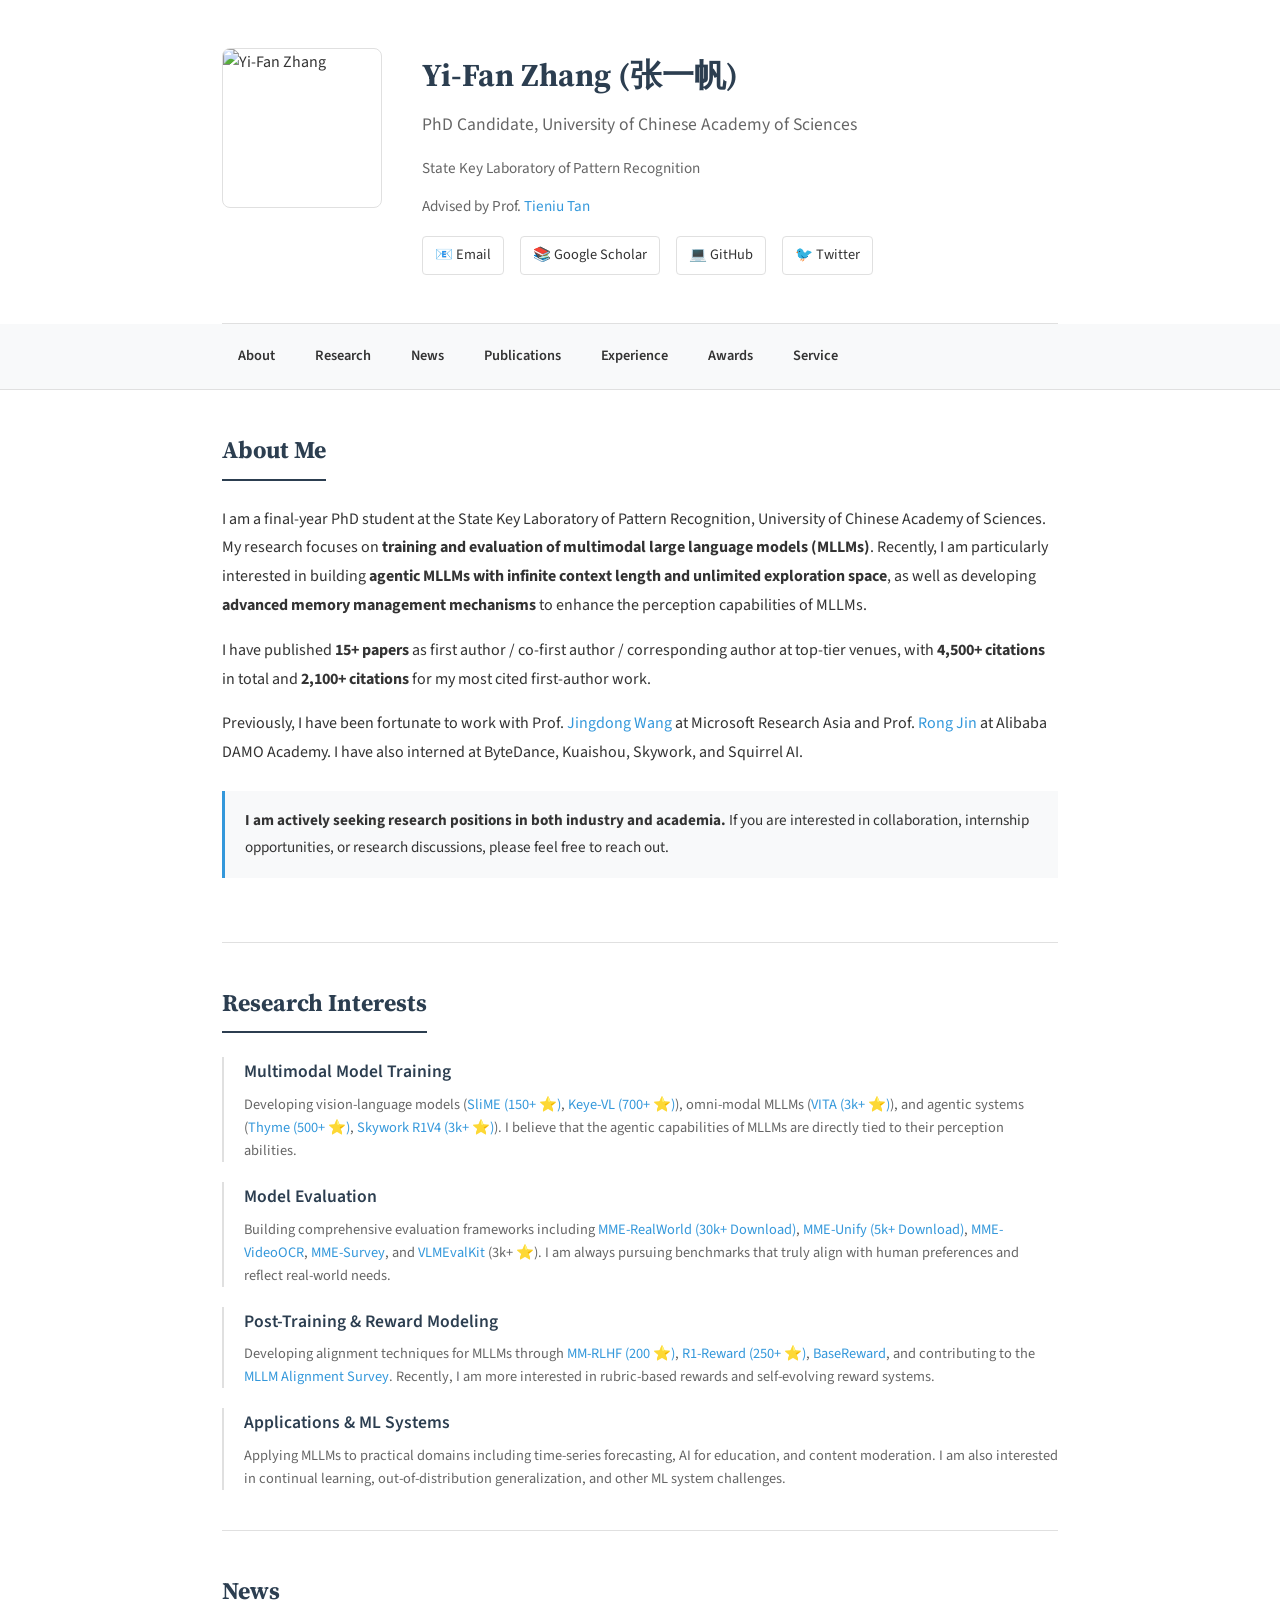
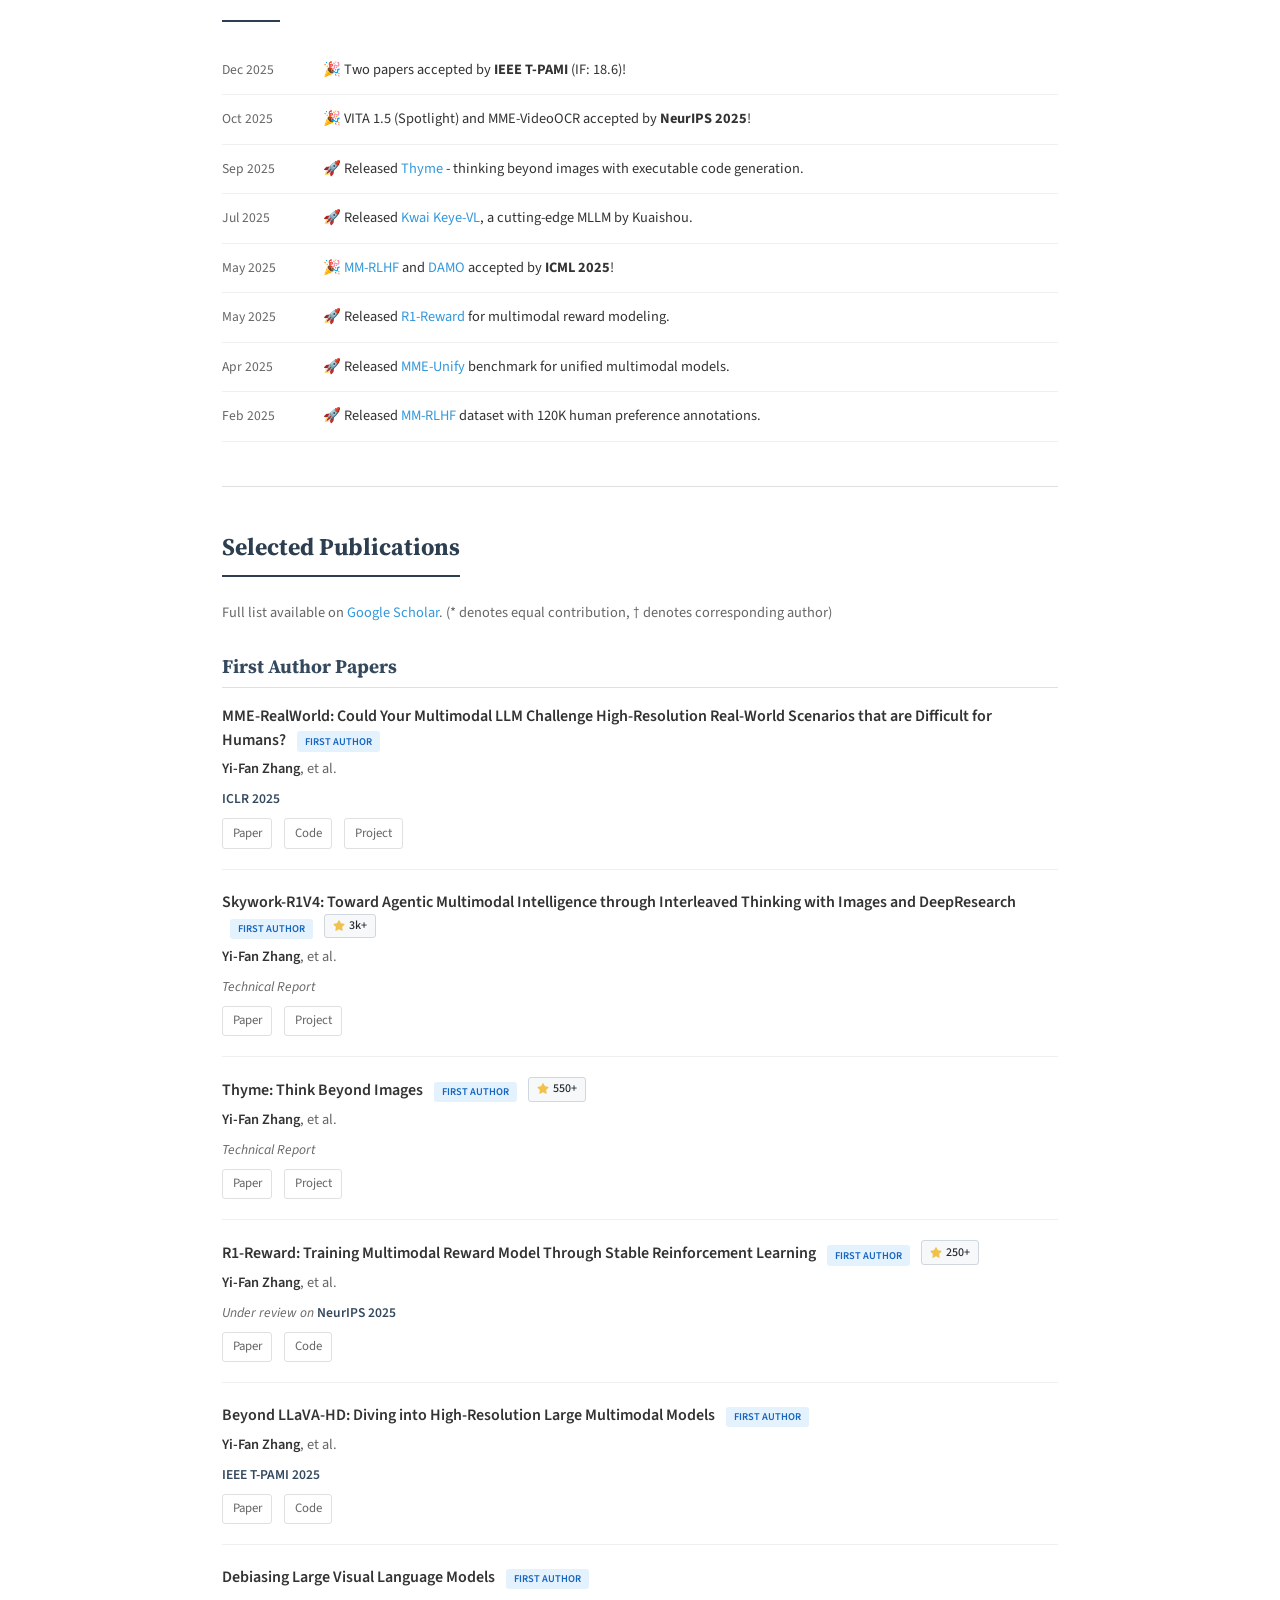
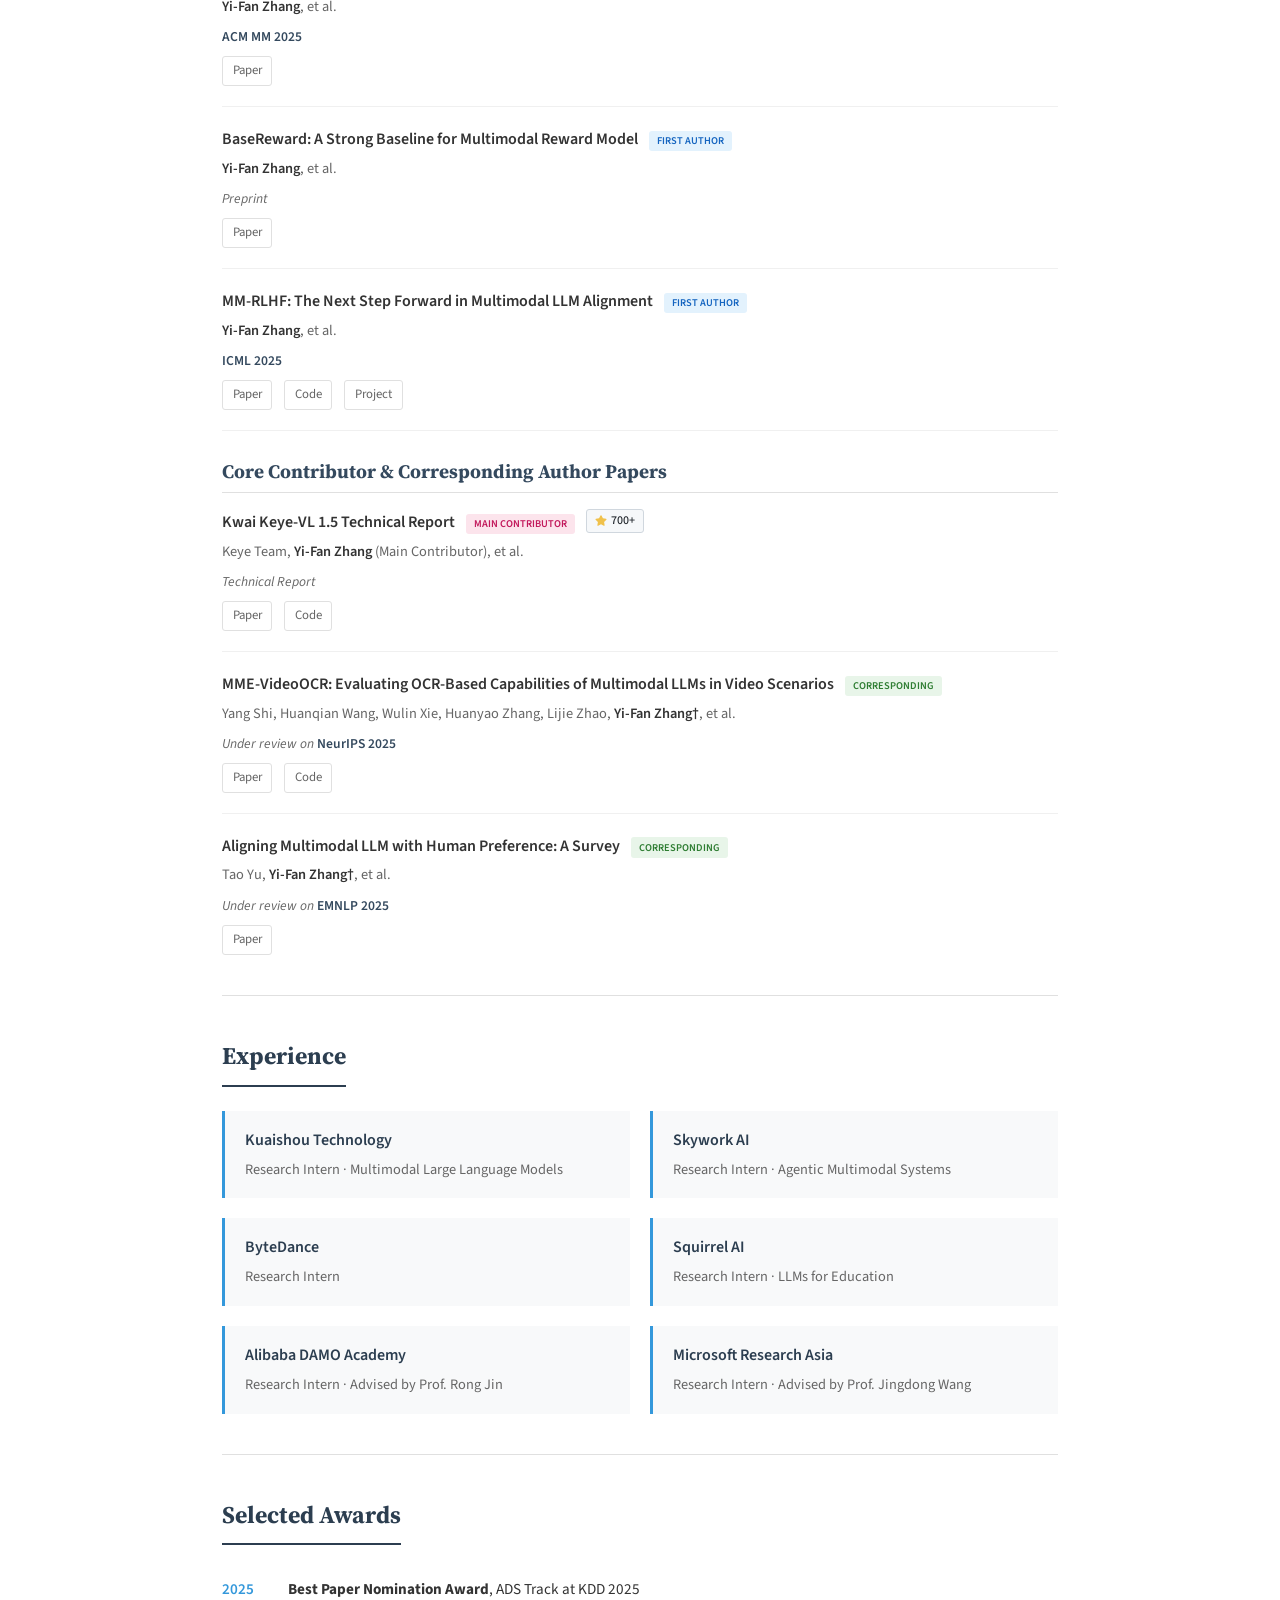
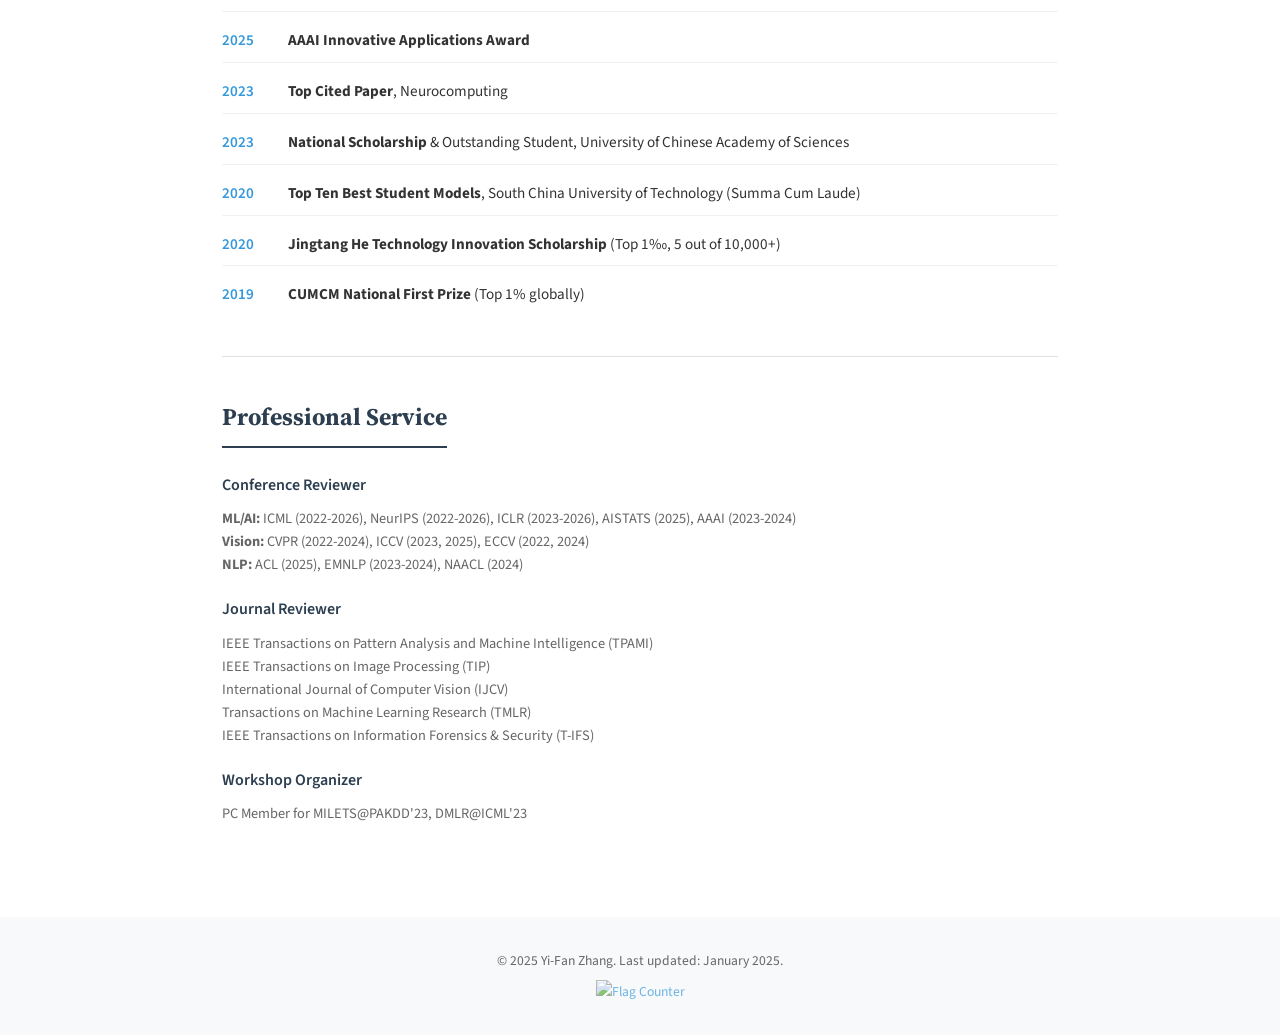
==== index.html @ bfd7761f "Create index.html" ====
<!DOCTYPE html>
<html lang="en">
<head>
    <meta charset="UTF-8">
    <meta name="viewport" content="width=device-width, initial-scale=1.0">
    <title>Yi-Fan Zhang | PhD Student</title>
    <link href="https://fonts.googleapis.com/css2?family=Source+Sans+Pro:wght@300;400;600;700&family=Source+Serif+Pro:wght@400;600;700&display=swap" rel="stylesheet">
    <style>
        :root {
            --primary: #2c3e50;
            --secondary: #34495e;
            --accent: #3498db;
            --text: #333333;
            --text-light: #666666;
            --bg: #ffffff;
            --bg-alt: #f8f9fa;
            --border: #e0e0e0;
        }

        * {
            margin: 0;
            padding: 0;
            box-sizing: border-box;
        }

        body {
            font-family: 'Source Sans Pro', -apple-system, BlinkMacSystemFont, sans-serif;
            color: var(--text);
            line-height: 1.7;
            font-size: 16px;
            background: var(--bg);
        }

        a {
            color: var(--accent);
            text-decoration: none;
        }

        a:hover {
            text-decoration: underline;
        }

        .container {
            max-width: 900px;
            margin: 0 auto;
            padding: 0 2rem;
        }

        /* Header */
        header {
            padding: 3rem 0;
            border-bottom: 1px solid var(--border);
        }

        .header-content {
            display: flex;
            gap: 2.5rem;
            align-items: flex-start;
        }

        .profile-photo {
            width: 160px;
            height: 160px;
            border-radius: 8px;
            object-fit: cover;
            border: 1px solid var(--border);
            flex-shrink: 0;
        }

        .header-text h1 {
            font-family: 'Source Serif Pro', Georgia, serif;
            font-size: 2rem;
            font-weight: 700;
            color: var(--primary);
            margin-bottom: 0.5rem;
        }

        .header-text .subtitle {
            font-size: 1.1rem;
            color: var(--text-light);
            margin-bottom: 1rem;
        }

        .header-text p {
            font-size: 0.95rem;
            color: var(--text-light);
            margin-bottom: 0.75rem;
        }

        .contact-links {
            display: flex;
            flex-wrap: wrap;
            gap: 1rem;
            margin-top: 1rem;
        }

        .contact-links a {
            display: inline-flex;
            align-items: center;
            gap: 0.35rem;
            font-size: 0.9rem;
            color: var(--text);
            padding: 0.4rem 0.75rem;
            border: 1px solid var(--border);
            border-radius: 4px;
            transition: all 0.2s;
        }

        .contact-links a:hover {
            background: var(--bg-alt);
            text-decoration: none;
            border-color: var(--accent);
        }

        /* Navigation */
        nav {
            background: var(--bg-alt);
            border-bottom: 1px solid var(--border);
            position: sticky;
            top: 0;
            z-index: 100;
        }

        nav ul {
            list-style: none;
            display: flex;
            gap: 0.5rem;
            padding: 0.75rem 0;
            flex-wrap: wrap;
        }

        nav a {
            display: block;
            padding: 0.5rem 1rem;
            color: var(--text);
            font-size: 0.9rem;
            font-weight: 600;
            border-radius: 4px;
            transition: all 0.2s;
        }

        nav a:hover,
        nav a.active {
            background: var(--primary);
            color: white;
            text-decoration: none;
        }

        /* Sections */
        section {
            padding: 2.5rem 0;
            border-bottom: 1px solid var(--border);
        }

        section:last-of-type {
            border-bottom: none;
        }

        h2 {
            font-family: 'Source Serif Pro', Georgia, serif;
            font-size: 1.5rem;
            font-weight: 700;
            color: var(--primary);
            margin-bottom: 1.5rem;
            padding-bottom: 0.5rem;
            border-bottom: 2px solid var(--primary);
            display: inline-block;
        }

        h3 {
            font-size: 1.1rem;
            font-weight: 600;
            color: var(--primary);
            margin-bottom: 0.5rem;
        }

        /* About Section */
        .about-content {
            font-size: 1rem;
            line-height: 1.8;
        }

        .about-content p {
            margin-bottom: 1rem;
        }

        .highlight-box {
            background: var(--bg-alt);
            border-left: 3px solid var(--accent);
            padding: 1rem 1.25rem;
            margin: 1.5rem 0;
            font-size: 0.95rem;
        }

        /* Research Interests */
        .research-list {
            display: grid;
            gap: 1.25rem;
        }

        .research-item {
            padding-left: 1.25rem;
            border-left: 2px solid var(--border);
        }

        .research-item h3 {
            margin-bottom: 0.35rem;
        }

        .research-item p {
            font-size: 0.9rem;
            color: var(--text-light);
            line-height: 1.6;
        }

        /* Publications */
        .pub-year {
            font-family: 'Source Serif Pro', Georgia, serif;
            font-size: 1.2rem;
            font-weight: 700;
            color: var(--secondary);
            margin: 1.5rem 0 1rem;
            padding-bottom: 0.25rem;
            border-bottom: 1px solid var(--border);
        }

        .pub-year:first-of-type {
            margin-top: 0;
        }

        .pub-item {
            margin-bottom: 1.25rem;
            padding-bottom: 1.25rem;
            border-bottom: 1px solid #f0f0f0;
        }

        .pub-item:last-child {
            border-bottom: none;
            margin-bottom: 0;
            padding-bottom: 0;
        }

        .pub-title {
            font-weight: 600;
            color: var(--text);
            font-size: 1rem;
            line-height: 1.5;
        }

        .pub-title a {
            color: var(--text);
        }

        .pub-title a:hover {
            color: var(--accent);
        }

        .pub-authors {
            font-size: 0.9rem;
            color: var(--text-light);
            margin: 0.35rem 0;
        }

        .pub-authors .me {
            font-weight: 600;
            color: var(--text);
        }

        .pub-venue {
            font-size: 0.85rem;
            color: var(--text-light);
            font-style: italic;
        }

        .pub-venue .venue-name {
            font-weight: 600;
            color: var(--secondary);
            font-style: normal;
        }

        .pub-links {
            margin-top: 0.5rem;
            display: flex;
            gap: 0.75rem;
            flex-wrap: wrap;
        }

        .pub-links a {
            font-size: 0.8rem;
            padding: 0.2rem 0.6rem;
            border: 1px solid var(--border);
            border-radius: 3px;
            color: var(--text-light);
        }

        .pub-links a:hover {
            background: var(--accent);
            color: white;
            border-color: var(--accent);
            text-decoration: none;
        }

        /* Publication badges */
        .pub-badge {
            display: inline-block;
            font-size: 0.65rem;
            font-weight: 600;
            padding: 0.15rem 0.5rem;
            border-radius: 3px;
            margin-left: 0.5rem;
            text-transform: uppercase;
            background: #e3f2fd;
            color: #1565c0;
        }

        .pub-badge.oral {
            background: #fff3cd;
            color: #856404;
        }

        .pub-badge.spotlight {
            background: #d4edda;
            color: #155724;
        }

        .pub-badge.award {
            background: #f8d7da;
            color: #721c24;
        }

        .pub-badge.corresponding {
            background: #e8f5e9;
            color: #2e7d32;
        }

        .pub-badge.core {
            background: #fce4ec;
            color: #c2185b;
        }

        /* GitHub Stars Badge */
        .github-stars {
            display: inline-flex;
            align-items: center;
            gap: 0.25rem;
            font-size: 0.75rem;
            padding: 0.15rem 0.5rem;
            background: #f6f8fa;
            border: 1px solid #d0d7de;
            border-radius: 3px;
            color: #24292f;
            margin-left: 0.5rem;
            font-weight: 500;
        }

        .github-stars svg {
            width: 12px;
            height: 12px;
            fill: #f0c14b;
        }

        /* News */
        .news-list {
            max-height: 400px;
            overflow-y: auto;
        }

        .news-item {
            display: flex;
            gap: 1rem;
            padding: 0.75rem 0;
            border-bottom: 1px solid #f0f0f0;
            font-size: 0.9rem;
        }

        .news-item:last-child {
            border-bottom: none;
        }

        .news-date {
            color: var(--text-light);
            font-size: 0.85rem;
            white-space: nowrap;
            min-width: 85px;
        }

        .news-content {
            color: var(--text);
        }

        /* Experience */
        .exp-list-simple {
            display: grid;
            grid-template-columns: repeat(2, 1fr);
            gap: 1.25rem;
        }

        .exp-item-simple {
            padding: 1rem 1.25rem;
            border-left: 3px solid var(--accent);
            background: var(--bg-alt);
        }

        .exp-item-simple h3 {
            font-size: 1rem;
            margin-bottom: 0.25rem;
        }

        .exp-item-simple p {
            font-size: 0.9rem;
            color: var(--text-light);
            margin: 0;
        }

        /* Service */
        .service-category {
            margin-bottom: 1.25rem;
        }

        .service-category h3 {
            font-size: 1rem;
            margin-bottom: 0.5rem;
        }

        .service-category p {
            font-size: 0.9rem;
            color: var(--text-light);
            line-height: 1.6;
        }

        /* Awards */
        .awards-list {
            display: grid;
            gap: 0.5rem;
        }

        .award-item {
            display: flex;
            gap: 1rem;
            font-size: 0.95rem;
            padding: 0.5rem 0;
            border-bottom: 1px solid #f0f0f0;
        }

        .award-item:last-child {
            border-bottom: none;
        }

        .award-year {
            color: var(--accent);
            font-weight: 600;
            min-width: 50px;
        }

        /* Footer */
        footer {
            padding: 2rem 0;
            text-align: center;
            color: var(--text-light);
            font-size: 0.85rem;
            background: var(--bg-alt);
            margin-top: 2rem;
        }

        /* Responsive */
        @media (max-width: 768px) {
            .header-content {
                flex-direction: column;
                align-items: center;
                text-align: center;
            }

            .contact-links {
                justify-content: center;
            }

            nav ul {
                justify-content: center;
            }

            .exp-list-simple {
                grid-template-columns: 1fr;
            }
        }
    </style>
</head>
<body>
    <div class="container">
        <!-- Header -->
        <header>
            <div class="header-content">
                <img src="photo.jpg" alt="Yi-Fan Zhang" class="profile-photo">
                <div class="header-text">
                    <h1>Yi-Fan Zhang (张一帆)</h1>
                    <div class="subtitle">PhD Candidate, University of Chinese Academy of Sciences</div>
                    <p>State Key Laboratory of Pattern Recognition</p>
                    <p>Advised by Prof. <a href="http://people.ucas.ac.cn/~tantieniu">Tieniu Tan</a></p>
                    <div class="contact-links">
                        <a href="mailto:zhangyifan@ucas.ac.cn">📧 Email</a>
                        <a href="https://scholar.google.com/citations?user=lUnt8X4AAAAJ">📚 Google Scholar</a>
                        <a href="https://github.com/yfzhang114">💻 GitHub</a>
                        <a href="https://twitter.com/yfzhang114">🐦 Twitter</a>
                    </div>
                </div>
            </div>
        </header>
    </div>

    <!-- Navigation -->
    <nav>
        <div class="container">
            <ul>
                <li><a href="#about" class="active">About</a></li>
                <li><a href="#research">Research</a></li>
                <li><a href="#news">News</a></li>
                <li><a href="#publications">Publications</a></li>
                <li><a href="#experience">Experience</a></li>
                <li><a href="#awards">Awards</a></li>
                <li><a href="#service">Service</a></li>
            </ul>
        </div>
    </nav>

    <div class="container">
        <!-- About -->
        <section id="about">
            <h2>About Me</h2>
            <div class="about-content">
                <p>
                    I am a final-year PhD student at the State Key Laboratory of Pattern Recognition, University of Chinese Academy of Sciences. My research focuses on <strong>training and evaluation of multimodal large language models (MLLMs)</strong>. Recently, I am particularly interested in building <strong>agentic MLLMs with infinite context length and unlimited exploration space</strong>, as well as developing <strong>advanced memory management mechanisms</strong> to enhance the perception capabilities of MLLMs.
                </p>
                <p>
                    I have published <strong>15+ papers</strong> as first author / co-first author / corresponding author at top-tier venues, with <strong>4,500+ citations</strong> in total and <strong>2,100+ citations</strong> for my most cited first-author work.
                </p>
                <p>
                    Previously, I have been fortunate to work with Prof. <a href="https://jingdongwang2017.github.io/">Jingdong Wang</a> at Microsoft Research Asia and Prof. <a href="https://scholar.google.com/citations?user=CS5uNscAAAAJ">Rong Jin</a> at Alibaba DAMO Academy. I have also interned at ByteDance, Kuaishou, Skywork, and Squirrel AI.
                </p>
                <div class="highlight-box">
                    <strong>I am actively seeking research positions in both industry and academia.</strong> If you are interested in collaboration, internship opportunities, or research discussions, please feel free to reach out.
                </div>
            </div>
        </section>

        <!-- Research Interests -->
        <section id="research">
            <h2>Research Interests</h2>
            <div class="research-list">
                <div class="research-item">
                    <h3>Multimodal Model Training</h3>
                    <p>
                        Developing vision-language models (<a href="https://github.com/yfzhang114/SliME">SliME (150+ ⭐)</a>, <a href="https://github.com/Kwai-Keye/Keye">Keye-VL (700+ ⭐)</a>), omni-modal MLLMs (<a href="https://github.com/VITA-MLLM/VITA">VITA (3k+ ⭐)</a>), and agentic systems (<a href="https://thyme-vl.github.io/">Thyme (500+ ⭐)</a>, <a href="https://skywork-r1v4.netlify.app/">Skywork R1V4 (3k+ ⭐)</a>). I believe that the agentic capabilities of MLLMs are directly tied to their perception abilities.
                    </p>
                </div>
                <div class="research-item">
                    <h3>Model Evaluation</h3>
                    <p>
                        Building comprehensive evaluation frameworks including <a href="https://mme-realworld.github.io/">MME-RealWorld (30k+ Download)</a>, <a href="https://mme-unify.github.io/">MME-Unify (5k+ Download)</a>, <a href="https://github.com/FrankYang-17/MME-VideoOCR">MME-VideoOCR</a>, <a href="https://arxiv.org/abs/2411.15296">MME-Survey</a>, and <a href="https://github.com/open-compass/VLMEvalKit">VLMEvalKit</a> (3k+ ⭐). I am always pursuing benchmarks that truly align with human preferences and reflect real-world needs.
                    </p>
                </div>
                <div class="research-item">
                    <h3>Post-Training & Reward Modeling</h3>
                    <p>
                        Developing alignment techniques for MLLMs through <a href="https://mm-rlhf.github.io/">MM-RLHF (200 ⭐)</a>, <a href="https://github.com/yfzhang114/r1_reward">R1-Reward (250+ ⭐)</a>, <a href="https://arxiv.org/abs/2509.16127">BaseReward</a>, and contributing to the <a href="https://arxiv.org/abs/2503.14504">MLLM Alignment Survey</a>. Recently, I am more interested in rubric-based rewards and self-evolving reward systems.
                    </p>
                </div>
                <div class="research-item">
                    <h3>Applications & ML Systems</h3>
                    <p>
                        Applying MLLMs to practical domains including time-series forecasting, AI for education, and content moderation. I am also interested in continual learning, out-of-distribution generalization, and other ML system challenges.
                    </p>
                </div>
            </div>
        </section>

        <!-- News -->
        <section id="news">
            <h2>News</h2>
            <div class="news-list">
                <div class="news-item">
                    <span class="news-date">Dec 2025</span>
                    <span class="news-content">🎉 Two papers accepted by <strong>IEEE T-PAMI</strong> (IF: 18.6)!</span>
                </div>
                <div class="news-item">
                    <span class="news-date">Oct 2025</span>
                    <span class="news-content">🎉 VITA 1.5 (Spotlight) and MME-VideoOCR accepted by <strong>NeurIPS 2025</strong>!</span>
                </div>
                <div class="news-item">
                    <span class="news-date">Sep 2025</span>
                    <span class="news-content">🚀 Released <a href="https://thyme-vl.github.io/">Thyme</a> - thinking beyond images with executable code generation.</span>
                </div>
                <div class="news-item">
                    <span class="news-date">Jul 2025</span>
                    <span class="news-content">🚀 Released <a href="https://github.com/Kwai-Keye/Keye">Kwai Keye-VL</a>, a cutting-edge MLLM by Kuaishou.</span>
                </div>
                <div class="news-item">
                    <span class="news-date">May 2025</span>
                    <span class="news-content">🎉 <a href="https://mm-rlhf.github.io/">MM-RLHF</a> and <a href="https://arxiv.org/abs/2502.01943">DAMO</a> accepted by <strong>ICML 2025</strong>!</span>
                </div>
                <div class="news-item">
                    <span class="news-date">May 2025</span>
                    <span class="news-content">🚀 Released <a href="https://github.com/yfzhang114/r1_reward">R1-Reward</a> for multimodal reward modeling.</span>
                </div>
                <div class="news-item">
                    <span class="news-date">Apr 2025</span>
                    <span class="news-content">🚀 Released <a href="https://mme-unify.github.io/">MME-Unify</a> benchmark for unified multimodal models.</span>
                </div>
                <div class="news-item">
                    <span class="news-date">Feb 2025</span>
                    <span class="news-content">🚀 Released <a href="https://github.com/yfzhang114/MM-RLHF">MM-RLHF</a> dataset with 120K human preference annotations.</span>
                </div>
                <div class="news-item">
                    <span class="news-date">Jan 2025</span>
                    <span class="news-content">🎉 <a href="https://mme-realworld.github.io/">MME-RealWorld</a> accepted by <strong>ICLR 2025</strong>!</span>
                </div>
                <div class="news-item">
                    <span class="news-date">Jun 2024</span>
                    <span class="news-content">🚀 Released <a href="https://github.com/yfzhang114/SliME">SliME</a> - Beyond LLaVA-HD for High-Resolution MLLMs.</span>
                </div>
                <div class="news-item">
                    <span class="news-date">Mar 2024</span>
                    <span class="news-content">🎉 Two papers on ICL and symbolic reasoning accepted by <strong>NAACL 2024</strong>!</span>
                </div>
                <div class="news-item">
                    <span class="news-date">Oct 2023</span>
                    <span class="news-content">🎉 <a href="https://github.com/yfzhang114/OneNet">OneNet</a> accepted by <strong>NeurIPS 2023</strong>.</span>
                </div>
                <div class="news-item">
                    <span class="news-date">May 2023</span>
                    <span class="news-content">🎉 AdaNPC accepted by <strong>ICML 2023</strong>, DRM accepted by <strong>KDD 2023</strong>.</span>
                </div>
                <div class="news-item">
                    <span class="news-date">Jan 2023</span>
                    <span class="news-content">🎉 Environment Label Smoothing accepted by <strong>ICLR 2023</strong>.</span>
                </div>
                <div class="news-item">
                    <span class="news-date">Apr 2022</span>
                    <span class="news-content">🎉 DDG selected for <strong>CVPR 2022 Oral</strong> presentation.</span>
                </div>
            </div>
        </section>

        <!-- Publications -->
        <section id="publications">
            <h2>Selected Publications</h2>
            <p style="margin-bottom: 1.5rem; color: var(--text-light); font-size: 0.9rem;">
                Full list available on <a href="https://scholar.google.com/citations?user=lUnt8X4AAAAJ">Google Scholar</a>. (* denotes equal contribution, † denotes corresponding author)
            </p>

            <div class="pub-year">First Author Papers</div>

            <div class="pub-item">
                <div class="pub-title">
                    <a href="https://mme-realworld.github.io/">MME-RealWorld: Could Your Multimodal LLM Challenge High-Resolution Real-World Scenarios that are Difficult for Humans?</a>
                    <span class="pub-badge">First Author</span>
                </div>
                <div class="pub-authors">
                    <span class="me">Yi-Fan Zhang</span>, et al.
                </div>
                <div class="pub-venue"><span class="venue-name">ICLR 2025</span></div>
                <div class="pub-links">
                    <a href="#">Paper</a>
                    <a href="#">Code</a>
                    <a href="https://mme-realworld.github.io/">Project</a>
                </div>
            </div>

            <div class="pub-item">
                <div class="pub-title">
                    <a href="https://skywork-r1v4.netlify.app/">Skywork-R1V4: Toward Agentic Multimodal Intelligence through Interleaved Thinking with Images and DeepResearch</a>
                    <span class="pub-badge">First Author</span>
                    <span class="github-stars">
                        <svg viewBox="0 0 16 16"><path d="M8 .25a.75.75 0 0 1 .673.418l1.882 3.815 4.21.612a.75.75 0 0 1 .416 1.279l-3.046 2.97.719 4.192a.75.75 0 0 1-1.088.791L8 12.347l-3.766 1.98a.75.75 0 0 1-1.088-.79l.72-4.194L.818 6.374a.75.75 0 0 1 .416-1.28l4.21-.611L7.327.668A.75.75 0 0 1 8 .25z"/></svg>
                        3k+
                    </span>
                </div>
                <div class="pub-authors">
                    <span class="me">Yi-Fan Zhang</span>, et al.
                </div>
                <div class="pub-venue">Technical Report</div>
                <div class="pub-links">
                    <a href="#">Paper</a>
                    <a href="https://skywork-r1v4.netlify.app/">Project</a>
                </div>
            </div>

            <div class="pub-item">
                <div class="pub-title">
                    <a href="https://thyme-vl.github.io/">Thyme: Think Beyond Images</a>
                    <span class="pub-badge">First Author</span>
                    <span class="github-stars">
                        <svg viewBox="0 0 16 16"><path d="M8 .25a.75.75 0 0 1 .673.418l1.882 3.815 4.21.612a.75.75 0 0 1 .416 1.279l-3.046 2.97.719 4.192a.75.75 0 0 1-1.088.791L8 12.347l-3.766 1.98a.75.75 0 0 1-1.088-.79l.72-4.194L.818 6.374a.75.75 0 0 1 .416-1.28l4.21-.611L7.327.668A.75.75 0 0 1 8 .25z"/></svg>
                        550+
                    </span>
                </div>
                <div class="pub-authors">
                    <span class="me">Yi-Fan Zhang</span>, et al.
                </div>
                <div class="pub-venue">Technical Report</div>
                <div class="pub-links">
                    <a href="https://arxiv.org/abs/2508.11630">Paper</a>
                    <a href="https://thyme-vl.github.io/">Project</a>
                </div>
            </div>

            <div class="pub-item">
                <div class="pub-title">
                    <a href="https://arxiv.org/abs/2505.02835">R1-Reward: Training Multimodal Reward Model Through Stable Reinforcement Learning</a>
                    <span class="pub-badge">First Author</span>
                    <span class="github-stars">
                        <svg viewBox="0 0 16 16"><path d="M8 .25a.75.75 0 0 1 .673.418l1.882 3.815 4.21.612a.75.75 0 0 1 .416 1.279l-3.046 2.97.719 4.192a.75.75 0 0 1-1.088.791L8 12.347l-3.766 1.98a.75.75 0 0 1-1.088-.79l.72-4.194L.818 6.374a.75.75 0 0 1 .416-1.28l4.21-.611L7.327.668A.75.75 0 0 1 8 .25z"/></svg>
                        250+
                    </span>
                </div>
                <div class="pub-authors">
                    <span class="me">Yi-Fan Zhang</span>, et al.
                </div>
                <div class="pub-venue">Under review on <span class="venue-name">NeurIPS 2025</span></div>
                <div class="pub-links">
                    <a href="https://arxiv.org/abs/2505.02835">Paper</a>
                    <a href="https://github.com/yfzhang114/r1_reward">Code</a>
                </div>
            </div>

            <div class="pub-item">
                <div class="pub-title">
                    <a href="https://github.com/yfzhang114/SliME">Beyond LLaVA-HD: Diving into High-Resolution Large Multimodal Models</a>
                    <span class="pub-badge">First Author</span>
                </div>
                <div class="pub-authors">
                    <span class="me">Yi-Fan Zhang</span>, et al.
                </div>
                <div class="pub-venue"><span class="venue-name">IEEE T-PAMI 2025</span></div>
                <div class="pub-links">
                    <a href="#">Paper</a>
                    <a href="https://github.com/yfzhang114/SliME">Code</a>
                </div>
            </div>

            <div class="pub-item">
                <div class="pub-title">
                    <a href="#">Debiasing Large Visual Language Models</a>
                    <span class="pub-badge">First Author</span>
                </div>
                <div class="pub-authors">
                    <span class="me">Yi-Fan Zhang</span>, et al.
                </div>
                <div class="pub-venue"><span class="venue-name">ACM MM 2025</span></div>
                <div class="pub-links">
                    <a href="#">Paper</a>
                </div>
            </div>

            <div class="pub-item">
                <div class="pub-title">
                    <a href="https://arxiv.org/abs/2509.16127">BaseReward: A Strong Baseline for Multimodal Reward Model</a>
                    <span class="pub-badge">First Author</span>
                </div>
                <div class="pub-authors">
                    <span class="me">Yi-Fan Zhang</span>, et al.
                </div>
                <div class="pub-venue">Preprint</div>
                <div class="pub-links">
                    <a href="https://arxiv.org/abs/2509.16127">Paper</a>
                </div>
            </div>

            <div class="pub-item">
                <div class="pub-title">
                    <a href="https://mm-rlhf.github.io/">MM-RLHF: The Next Step Forward in Multimodal LLM Alignment</a>
                    <span class="pub-badge">First Author</span>
                </div>
                <div class="pub-authors">
                    <span class="me">Yi-Fan Zhang</span>, et al.
                </div>
                <div class="pub-venue"><span class="venue-name">ICML 2025</span></div>
                <div class="pub-links">
                    <a href="#">Paper</a>
                    <a href="https://github.com/yfzhang114/MM-RLHF">Code</a>
                    <a href="https://mm-rlhf.github.io/">Project</a>
                </div>
            </div>

            <div class="pub-year">Core Contributor & Corresponding Author Papers</div>

            <div class="pub-item">
                <div class="pub-title">
                    <a href="https://arxiv.org/abs/2509.01563">Kwai Keye-VL 1.5 Technical Report</a>
                    <span class="pub-badge core">Main Contributor</span>
                    <span class="github-stars">
                        <svg viewBox="0 0 16 16"><path d="M8 .25a.75.75 0 0 1 .673.418l1.882 3.815 4.21.612a.75.75 0 0 1 .416 1.279l-3.046 2.97.719 4.192a.75.75 0 0 1-1.088.791L8 12.347l-3.766 1.98a.75.75 0 0 1-1.088-.79l.72-4.194L.818 6.374a.75.75 0 0 1 .416-1.28l4.21-.611L7.327.668A.75.75 0 0 1 8 .25z"/></svg>
                        700+
                    </span>
                </div>
                <div class="pub-authors">
                    Keye Team, <span class="me">Yi-Fan Zhang</span> (Main Contributor), et al.
                </div>
                <div class="pub-venue">Technical Report</div>
                <div class="pub-links">
                    <a href="https://arxiv.org/abs/2509.01563">Paper</a>
                    <a href="https://github.com/Kwai-Keye/Keye">Code</a>
                </div>
            </div>

            <div class="pub-item">
                <div class="pub-title">
                    <a href="#">MME-VideoOCR: Evaluating OCR-Based Capabilities of Multimodal LLMs in Video Scenarios</a>
                    <span class="pub-badge corresponding">Corresponding</span>
                </div>
                <div class="pub-authors">
                    Yang Shi, Huanqian Wang, Wulin Xie, Huanyao Zhang, Lijie Zhao, <span class="me">Yi-Fan Zhang†</span>, et al.
                </div>
                <div class="pub-venue">Under review on <span class="venue-name">NeurIPS 2025</span></div>
                <div class="pub-links">
                    <a href="#">Paper</a>
                    <a href="https://github.com/FrankYang-17/MME-VideoOCR">Code</a>
                </div>
            </div>

            <div class="pub-item">
                <div class="pub-title">
                    <a href="#">Aligning Multimodal LLM with Human Preference: A Survey</a>
                    <span class="pub-badge corresponding">Corresponding</span>
                </div>
                <div class="pub-authors">
                    Tao Yu, <span class="me">Yi-Fan Zhang†</span>, et al.
                </div>
                <div class="pub-venue">Under review on <span class="venue-name">EMNLP 2025</span></div>
                <div class="pub-links">
                    <a href="#">Paper</a>
                </div>
            </div>

        </section>

        <!-- Experience -->
        <section id="experience">
            <h2>Experience</h2>
            <div class="exp-list-simple">
                <div class="exp-item-simple">
                    <h3>Kuaishou Technology</h3>
                    <p>Research Intern · Multimodal Large Language Models</p>
                </div>
                <div class="exp-item-simple">
                    <h3>Skywork AI</h3>
                    <p>Research Intern · Agentic Multimodal Systems</p>
                </div>
                <div class="exp-item-simple">
                    <h3>ByteDance</h3>
                    <p>Research Intern</p>
                </div>
                <div class="exp-item-simple">
                    <h3>Squirrel AI</h3>
                    <p>Research Intern · LLMs for Education</p>
                </div>
                <div class="exp-item-simple">
                    <h3>Alibaba DAMO Academy</h3>
                    <p>Research Intern · Advised by Prof. Rong Jin</p>
                </div>
                <div class="exp-item-simple">
                    <h3>Microsoft Research Asia</h3>
                    <p>Research Intern · Advised by Prof. Jingdong Wang</p>
                </div>
            </div>
        </section>

        <!-- Awards -->
        <section id="awards">
            <h2>Selected Awards</h2>
            <div class="awards-list">
                <div class="award-item">
                    <span class="award-year">2025</span>
                    <span><strong>Best Paper Nomination Award</strong>, ADS Track at KDD 2025</span>
                </div>
                <div class="award-item">
                    <span class="award-year">2025</span>
                    <span><strong>AAAI Innovative Applications Award</strong></span>
                </div>
                <div class="award-item">
                    <span class="award-year">2023</span>
                    <span><strong>Top Cited Paper</strong>, Neurocomputing</span>
                </div>
                <div class="award-item">
                    <span class="award-year">2023</span>
                    <span><strong>National Scholarship</strong> & Outstanding Student, University of Chinese Academy of Sciences</span>
                </div>
                <div class="award-item">
                    <span class="award-year">2020</span>
                    <span><strong>Top Ten Best Student Models</strong>, South China University of Technology (Summa Cum Laude)</span>
                </div>
                <div class="award-item">
                    <span class="award-year">2020</span>
                    <span><strong>Jingtang He Technology Innovation Scholarship</strong> (Top 1‰, 5 out of 10,000+)</span>
                </div>
                <div class="award-item">
                    <span class="award-year">2019</span>
                    <span><strong>CUMCM National First Prize</strong> (Top 1% globally)</span>
                </div>
            </div>
        </section>

        <!-- Service -->
        <section id="service">
            <h2>Professional Service</h2>
            
            <div class="service-category">
                <h3>Conference Reviewer</h3>
                <p>
                    <strong>ML/AI:</strong> ICML (2022-2026), NeurIPS (2022-2026), ICLR (2023-2026), AISTATS (2025), AAAI (2023-2024)<br>
                    <strong>Vision:</strong> CVPR (2022-2024), ICCV (2023, 2025), ECCV (2022, 2024)<br>
                    <strong>NLP:</strong> ACL (2025), EMNLP (2023-2024), NAACL (2024)
                </p>
            </div>
            
            <div class="service-category">
                <h3>Journal Reviewer</h3>
                <p>
                    IEEE Transactions on Pattern Analysis and Machine Intelligence (TPAMI)<br>
                    IEEE Transactions on Image Processing (TIP)<br>
                    International Journal of Computer Vision (IJCV)<br>
                    Transactions on Machine Learning Research (TMLR)<br>
                    IEEE Transactions on Information Forensics & Security (T-IFS)
                </p>
            </div>
            
            <div class="service-category">
                <h3>Workshop Organizer</h3>
                <p>
                    PC Member for MILETS@PAKDD'23, DMLR@ICML'23
                </p>
            </div>
        </section>
    </div>

    <!-- Footer -->
    <footer>
        <div class="container">
            <p>© 2025 Yi-Fan Zhang. Last updated: January 2025.</p>
            <p style="margin-top: 0.5rem;">
                <a href="https://info.flagcounter.com/bfsA">
                    <img src="https://s11.flagcounter.com/count2/bfsA/bg_FFFFFF/txt_000000/border_CCCCCC/columns_4/maxflags_12/viewers_0/labels_0/pageviews_1/flags_0/percent_0/" alt="Flag Counter" border="0" style="opacity: 0.7;">
                </a>
            </p>
        </div>
    </footer>

    <script>
        // Smooth scrolling
        document.querySelectorAll('nav a').forEach(anchor => {
            anchor.addEventListener('click', function (e) {
                e.preventDefault();
                const target = document.querySelector(this.getAttribute('href'));
                if (target) {
                    target.scrollIntoView({ behavior: 'smooth', block: 'start' });
                }
            });
        });

        // Active nav state
        window.addEventListener('scroll', () => {
            const sections = document.querySelectorAll('section');
            const navLinks = document.querySelectorAll('nav a');
            
            let current = '';
            sections.forEach(section => {
                const sectionTop = section.offsetTop - 100;
                if (scrollY >= sectionTop) {
                    current = section.getAttribute('id');
                }
            });

            navLinks.forEach(link => {
                link.classList.remove('active');
                if (link.getAttribute('href') === '#' + current) {
                    link.classList.add('active');
                }
            });
        });
    </script>
</body>
</html>
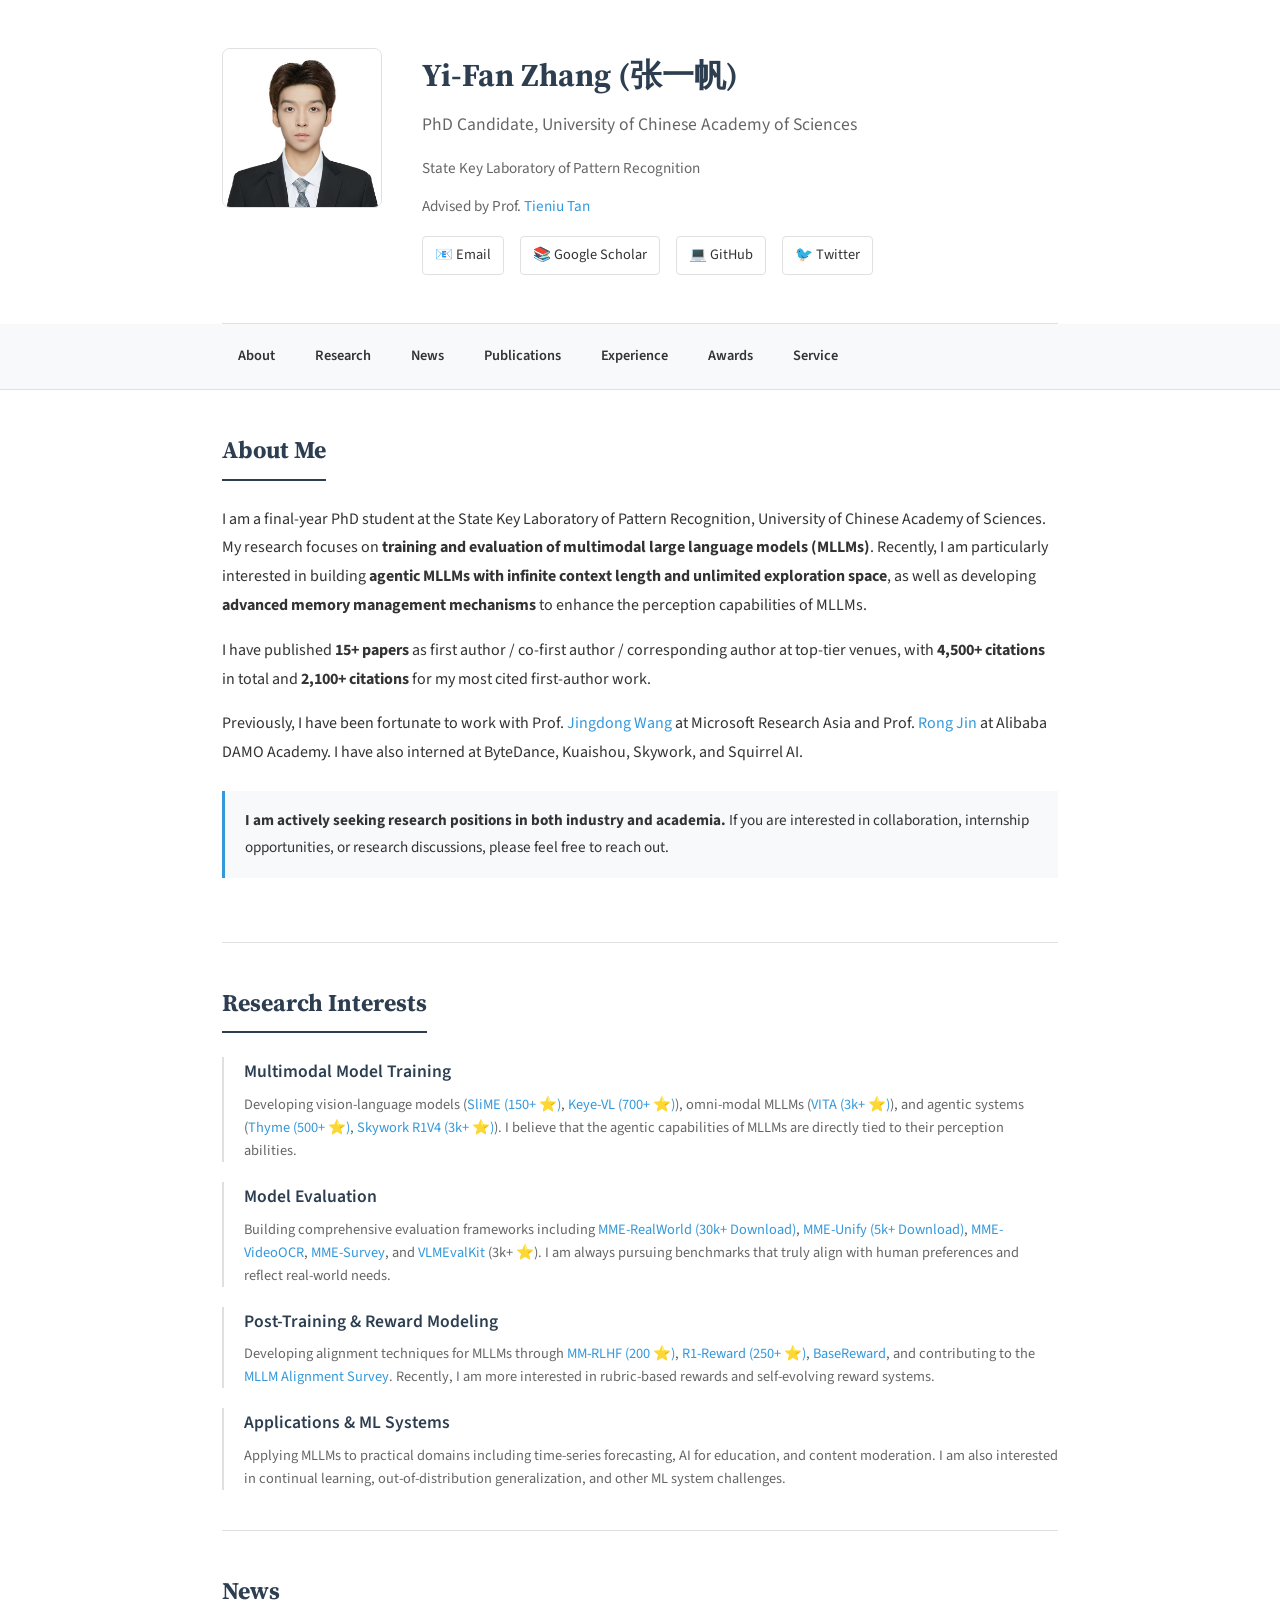
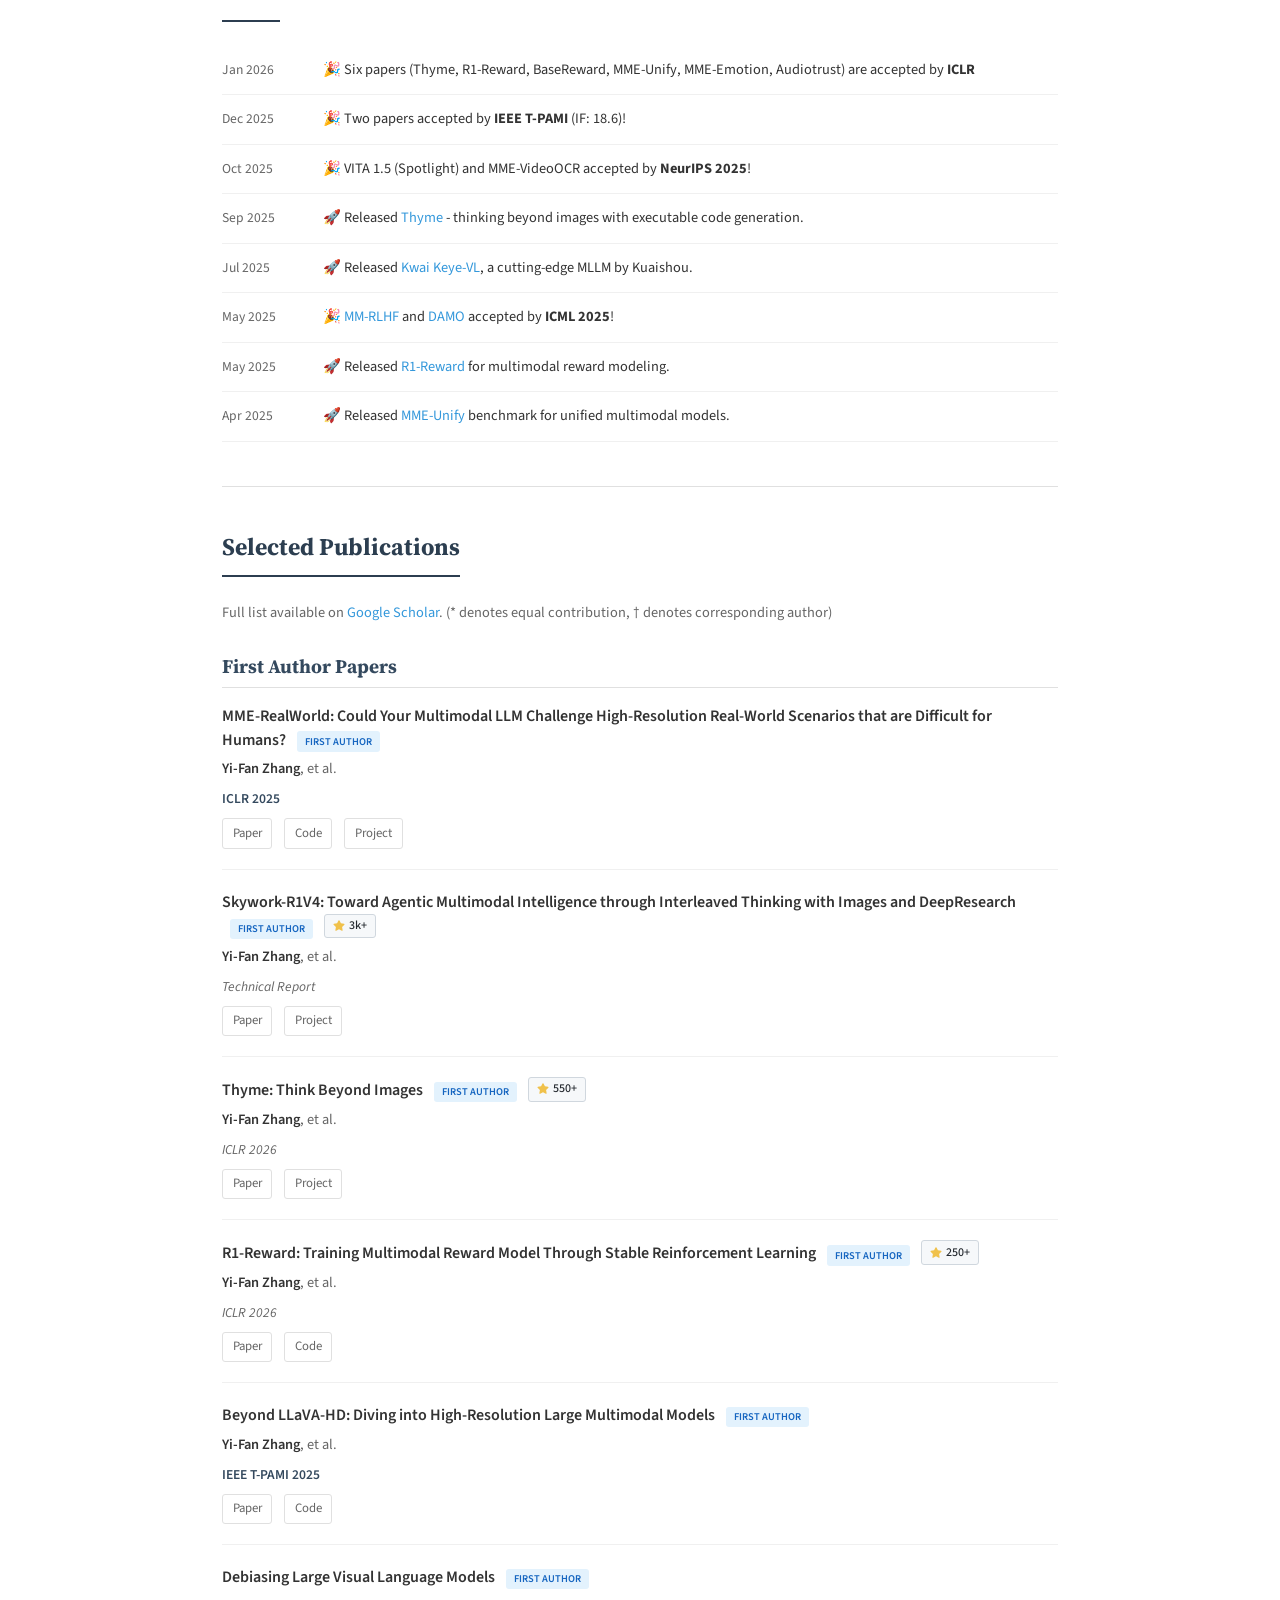
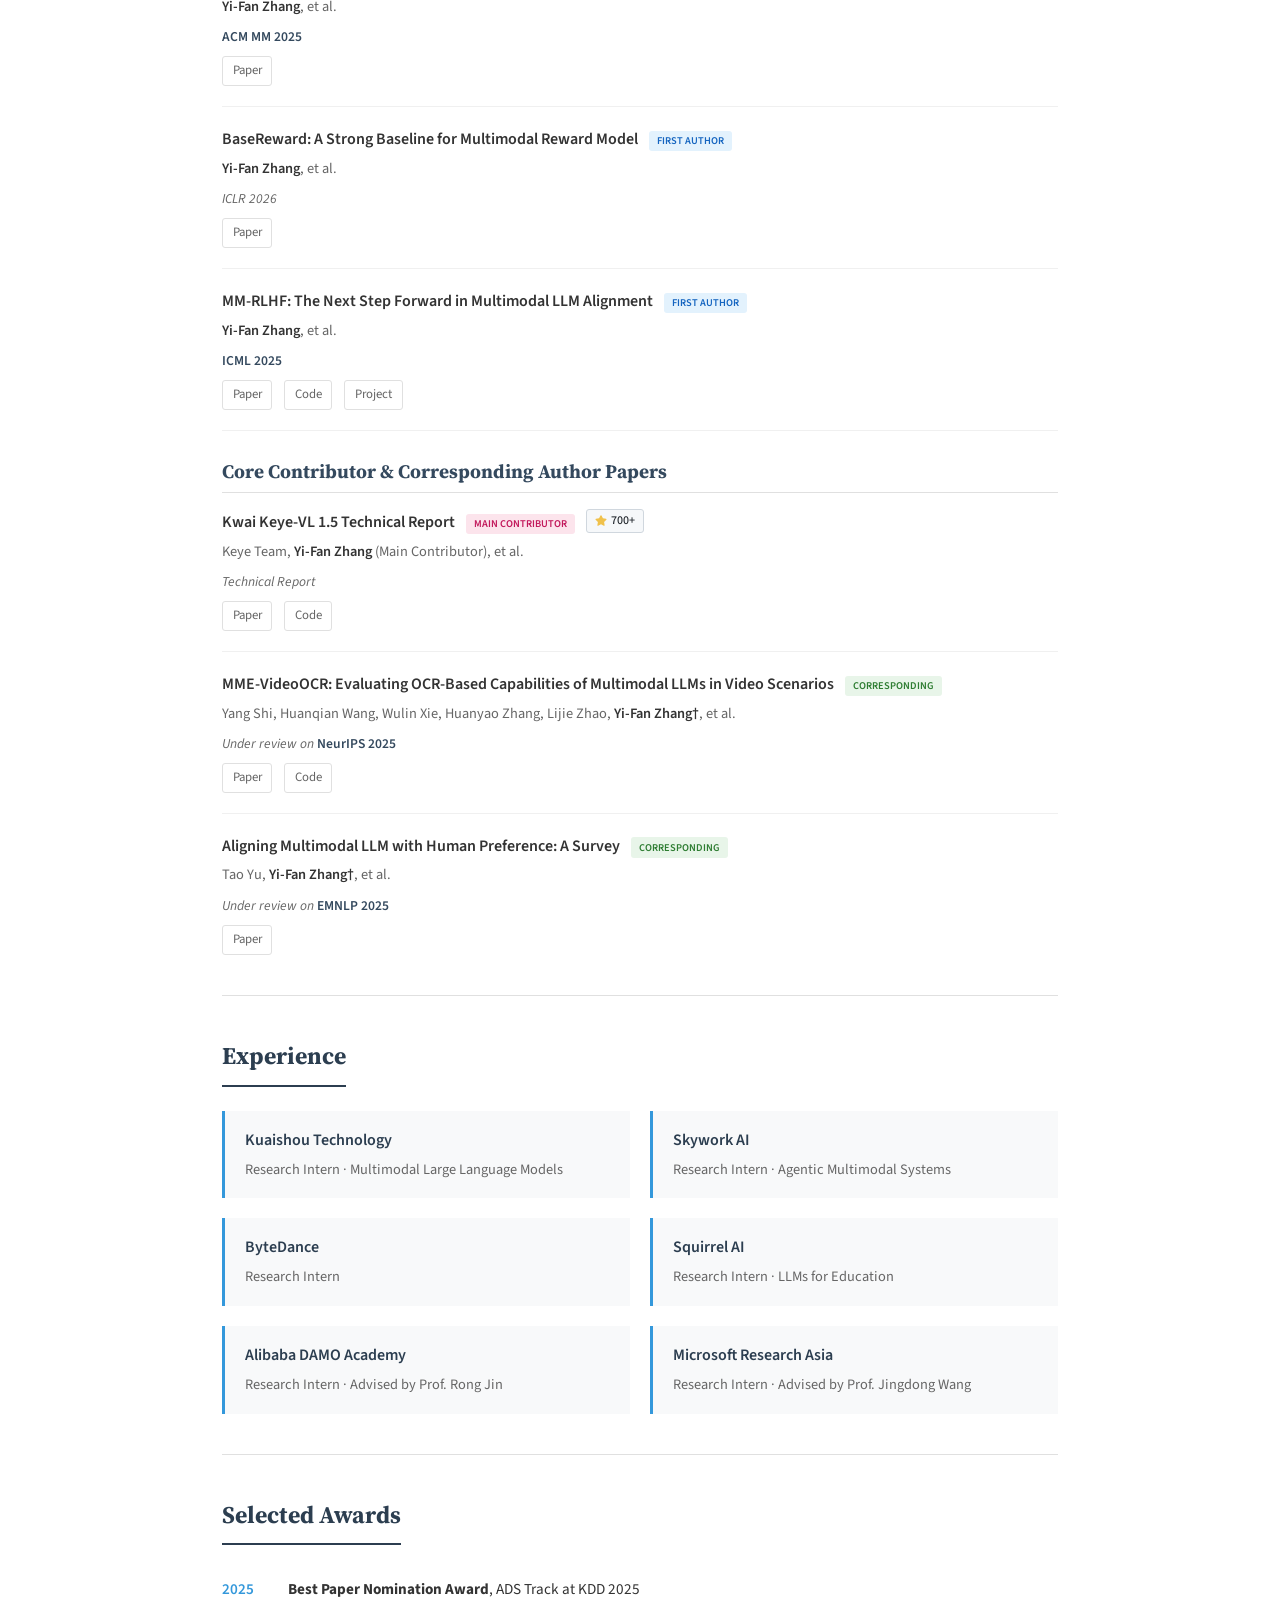
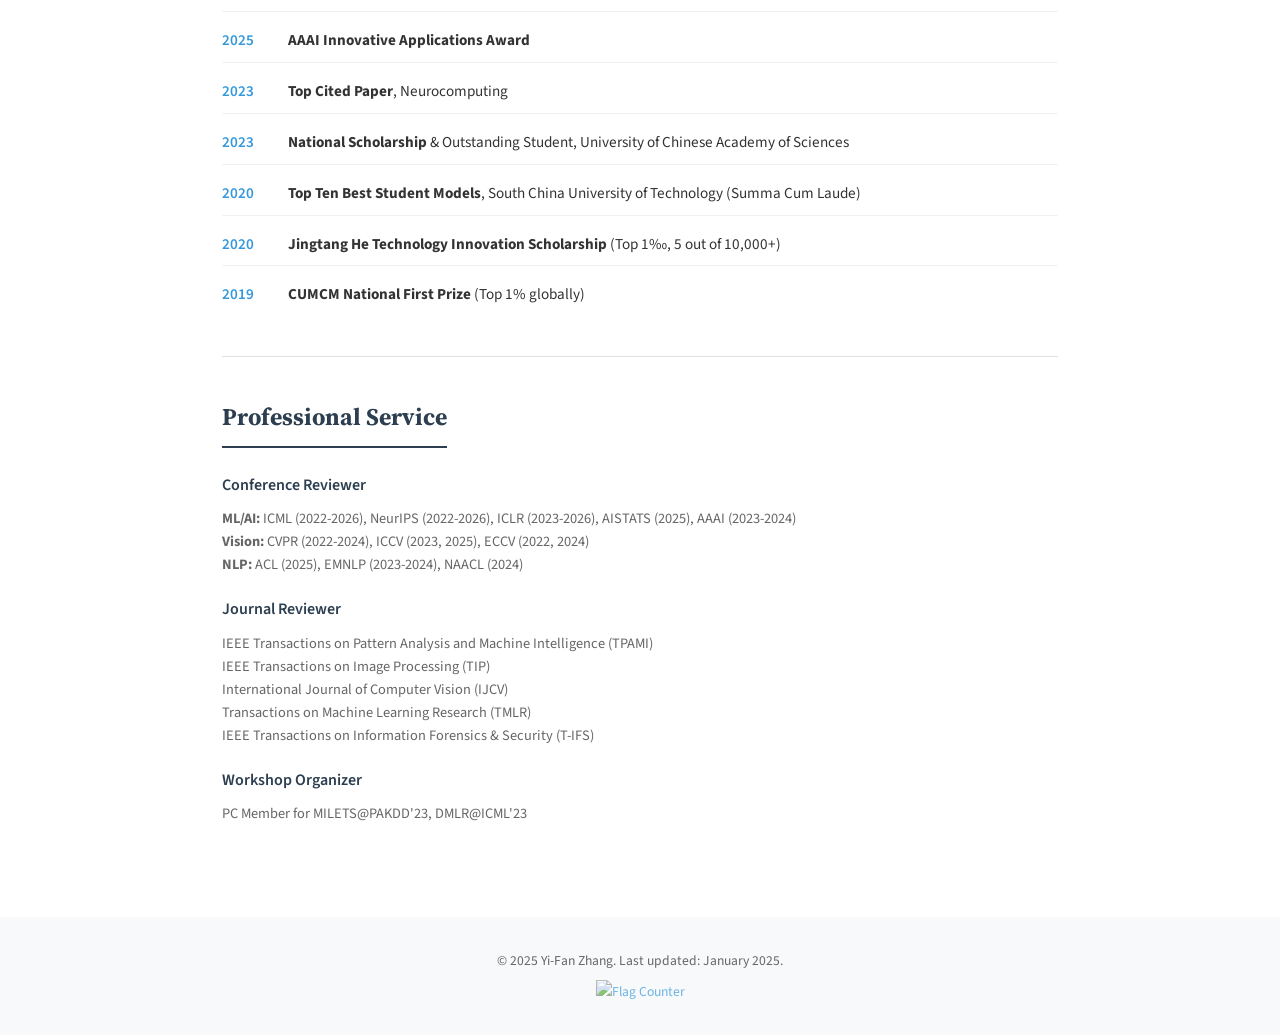
==== commit 4b5bdc3e: "Update index.html" ====
--- a/index.html
+++ b/index.html
@@ -577,6 +577,10 @@
             <h2>News</h2>
             <div class="news-list">
                 <div class="news-item">
+                    <span class="news-date">Jan 2026</span>
+                    <span class="news-content">🎉 Six papers (Thyme, R1-Reward, BaseReward, MME-Unify, MME-Emotion, Audiotrust) are accepted by <strong>ICLR</strong> </span>
+                </div>
+                <div class="news-item">
                     <span class="news-date">Dec 2025</span>
                     <span class="news-content">🎉 Two papers accepted by <strong>IEEE T-PAMI</strong> (IF: 18.6)!</span>
                 </div>
@@ -695,7 +699,7 @@
                 <div class="pub-authors">
                     <span class="me">Yi-Fan Zhang</span>, et al.
                 </div>
-                <div class="pub-venue">Technical Report</div>
+                <div class="pub-venue">ICLR 2026</div>
                 <div class="pub-links">
                     <a href="https://arxiv.org/abs/2508.11630">Paper</a>
                     <a href="https://thyme-vl.github.io/">Project</a>
@@ -714,7 +718,7 @@
                 <div class="pub-authors">
                     <span class="me">Yi-Fan Zhang</span>, et al.
                 </div>
-                <div class="pub-venue">Under review on <span class="venue-name">NeurIPS 2025</span></div>
+                <div class="pub-venue">ICLR 2026</span></div>
                 <div class="pub-links">
                     <a href="https://arxiv.org/abs/2505.02835">Paper</a>
                     <a href="https://github.com/yfzhang114/r1_reward">Code</a>
@@ -758,7 +762,7 @@
                 <div class="pub-authors">
                     <span class="me">Yi-Fan Zhang</span>, et al.
                 </div>
-                <div class="pub-venue">Preprint</div>
+                <div class="pub-venue">ICLR 2026</div>
                 <div class="pub-links">
                     <a href="https://arxiv.org/abs/2509.16127">Paper</a>
                 </div>
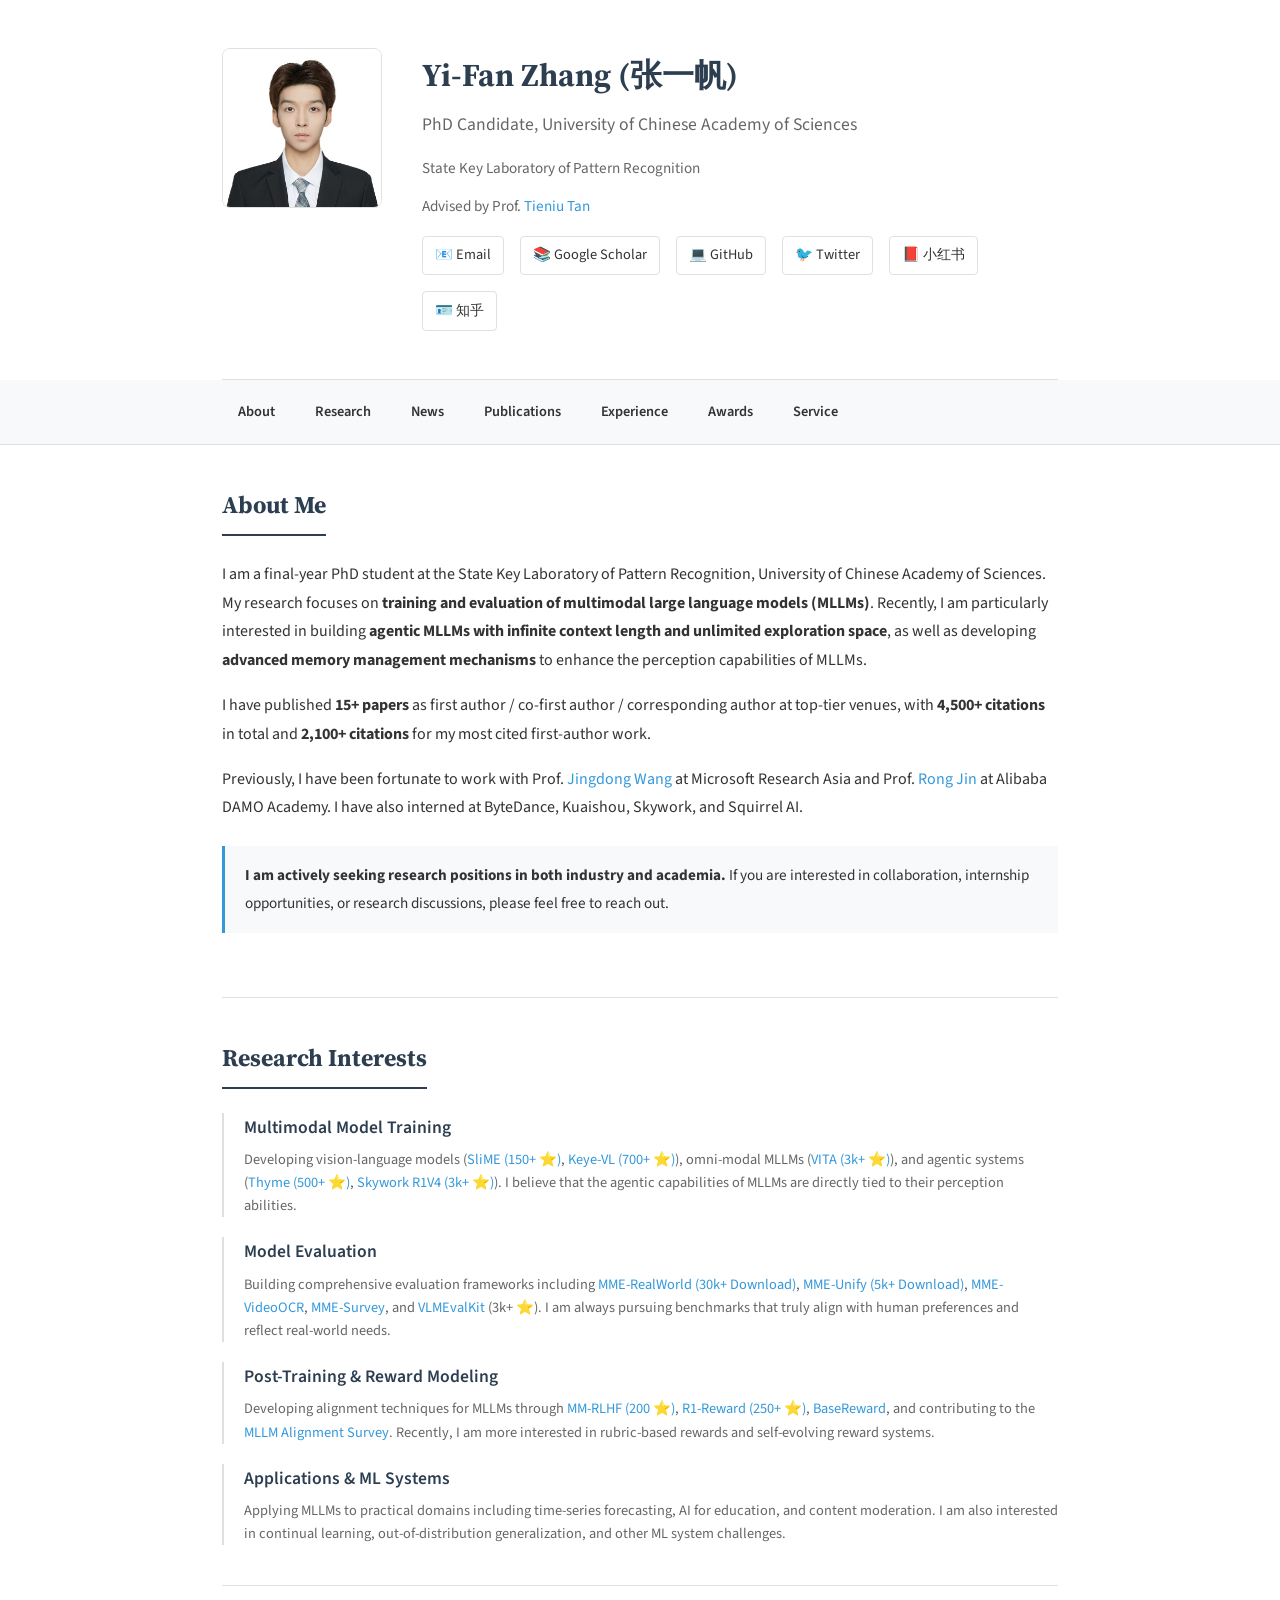
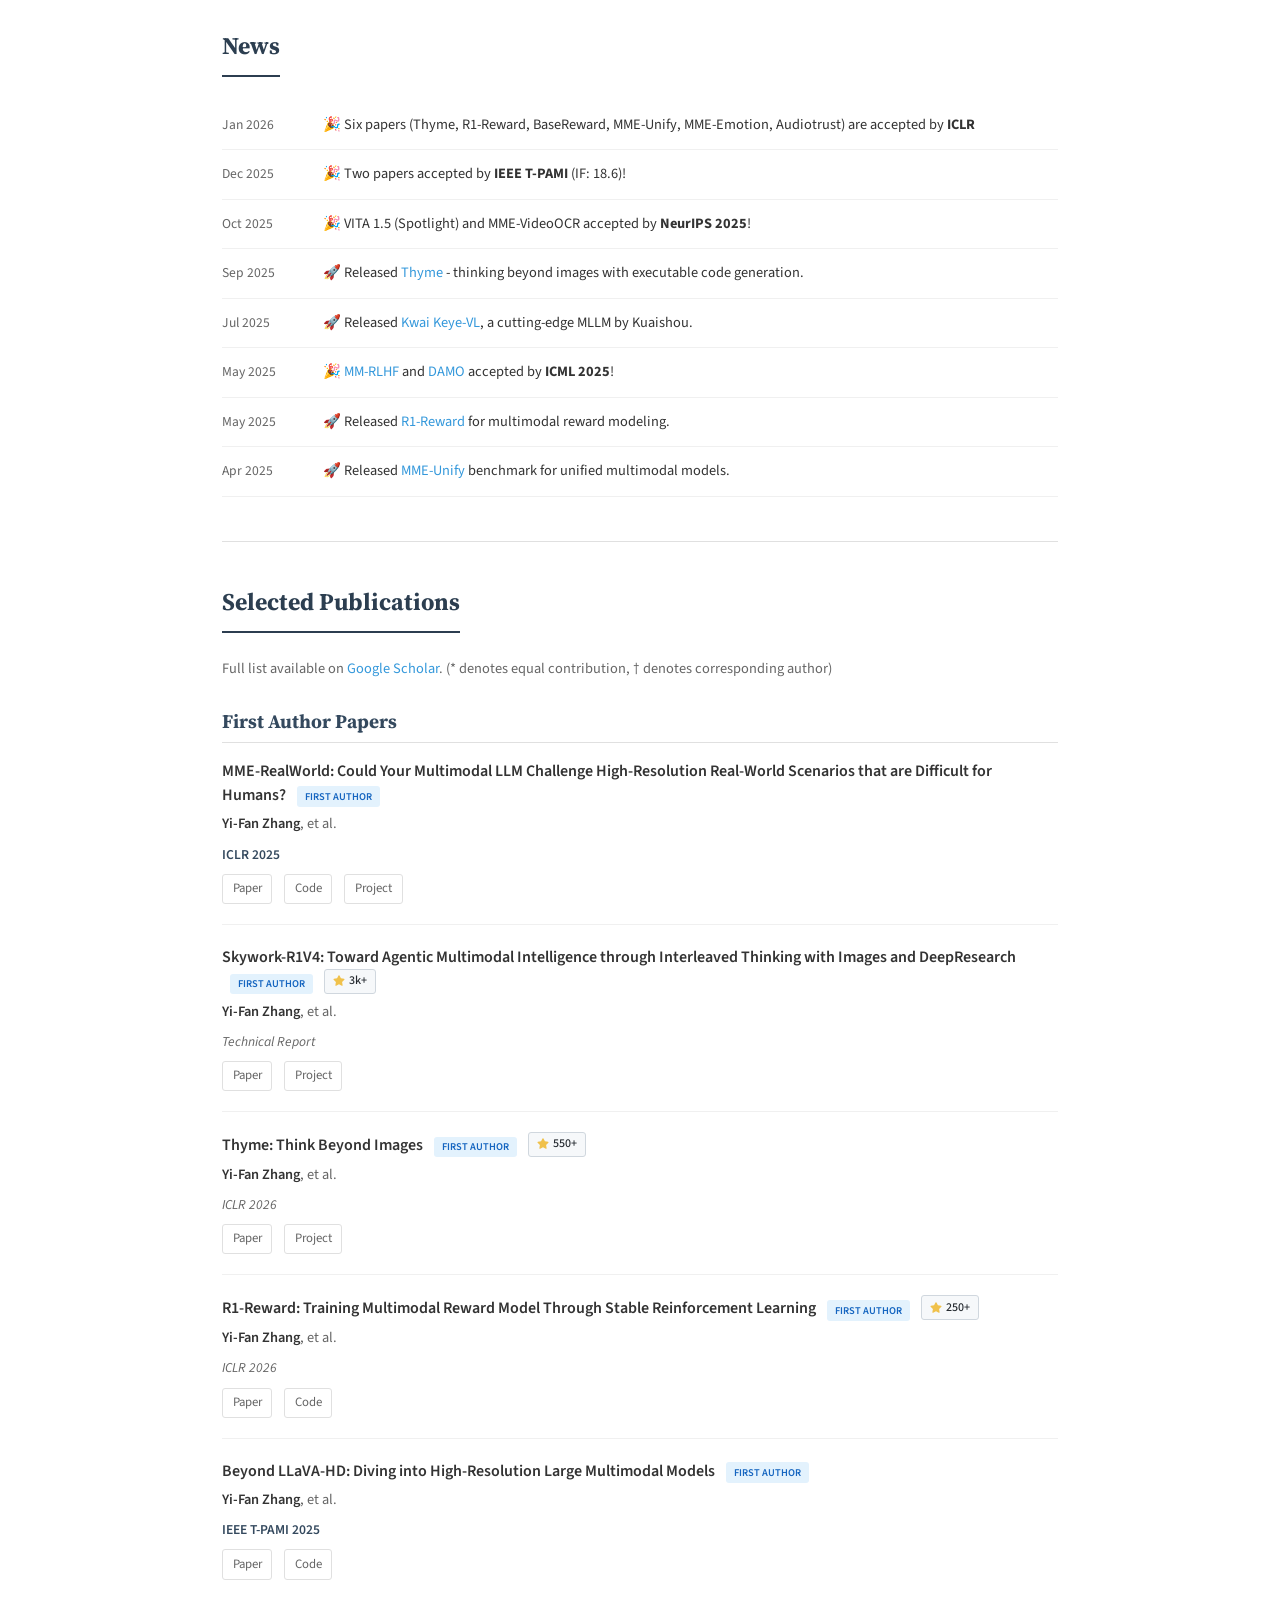
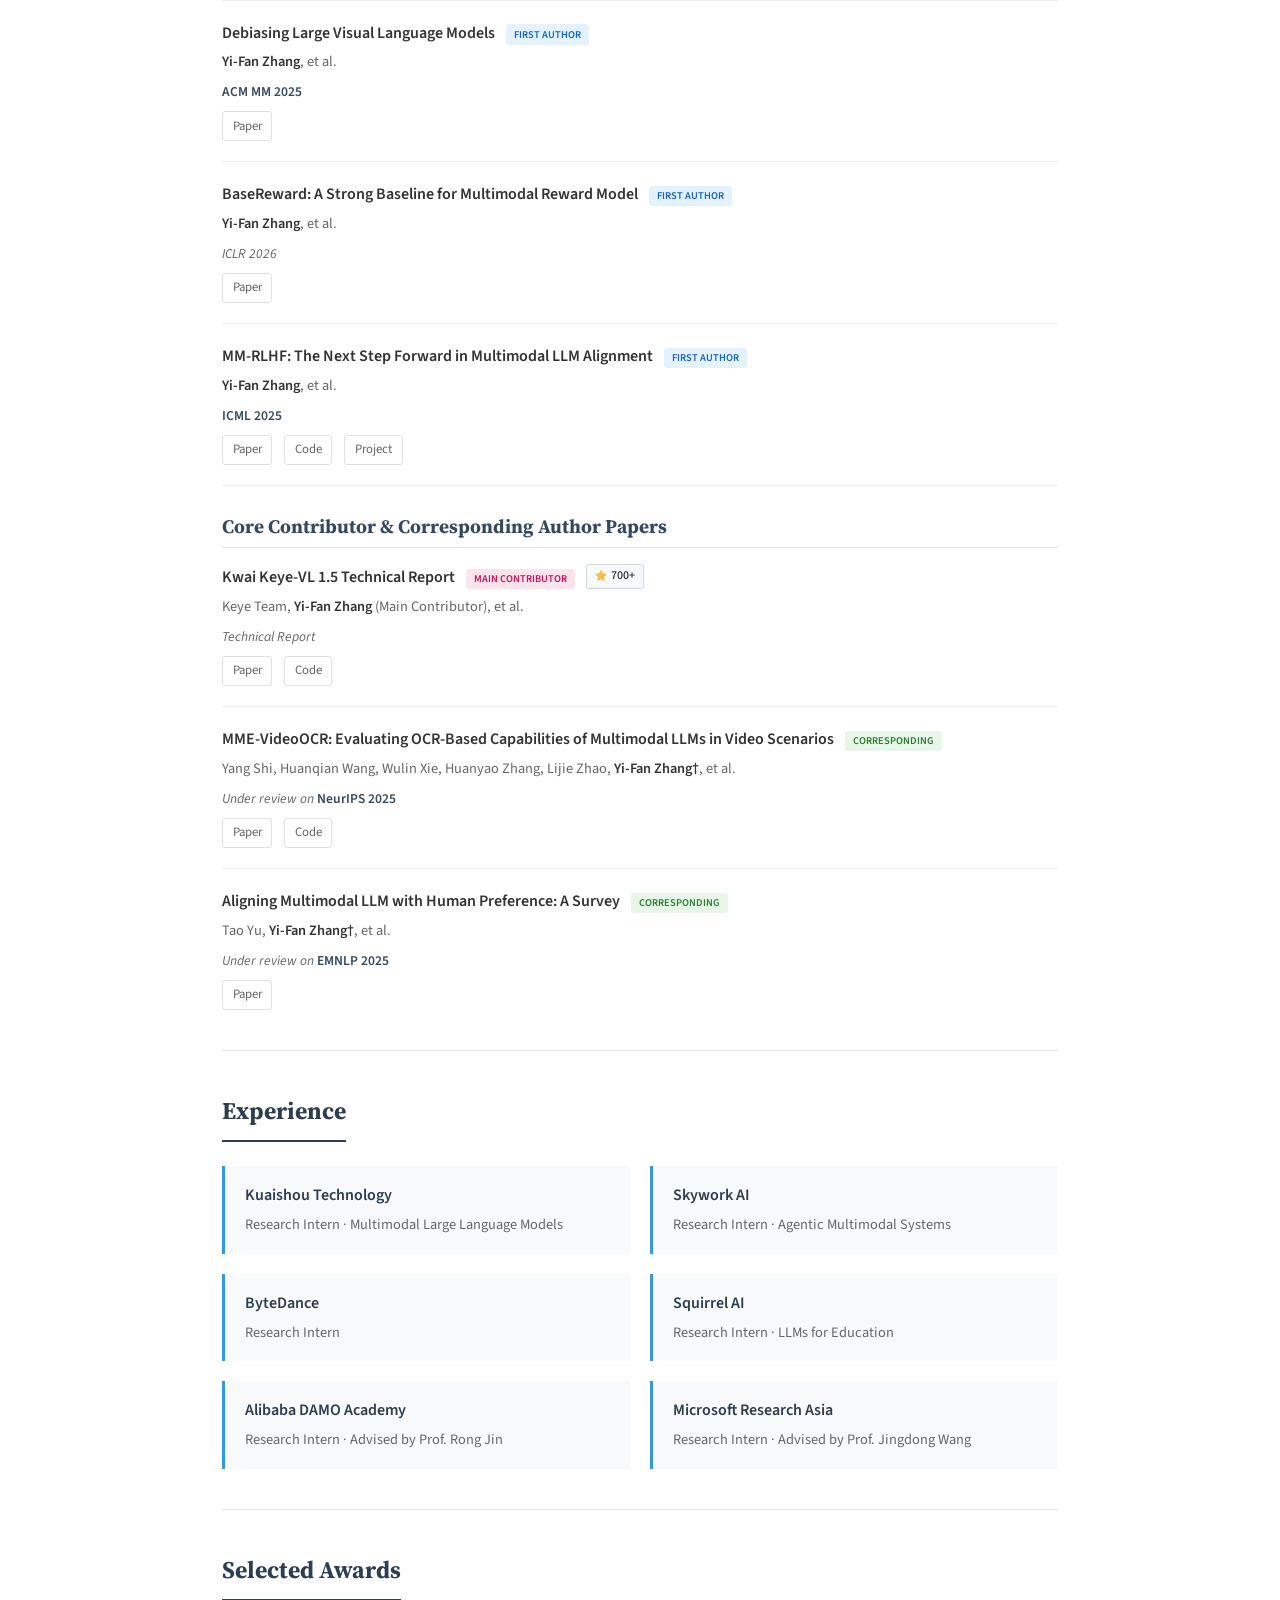
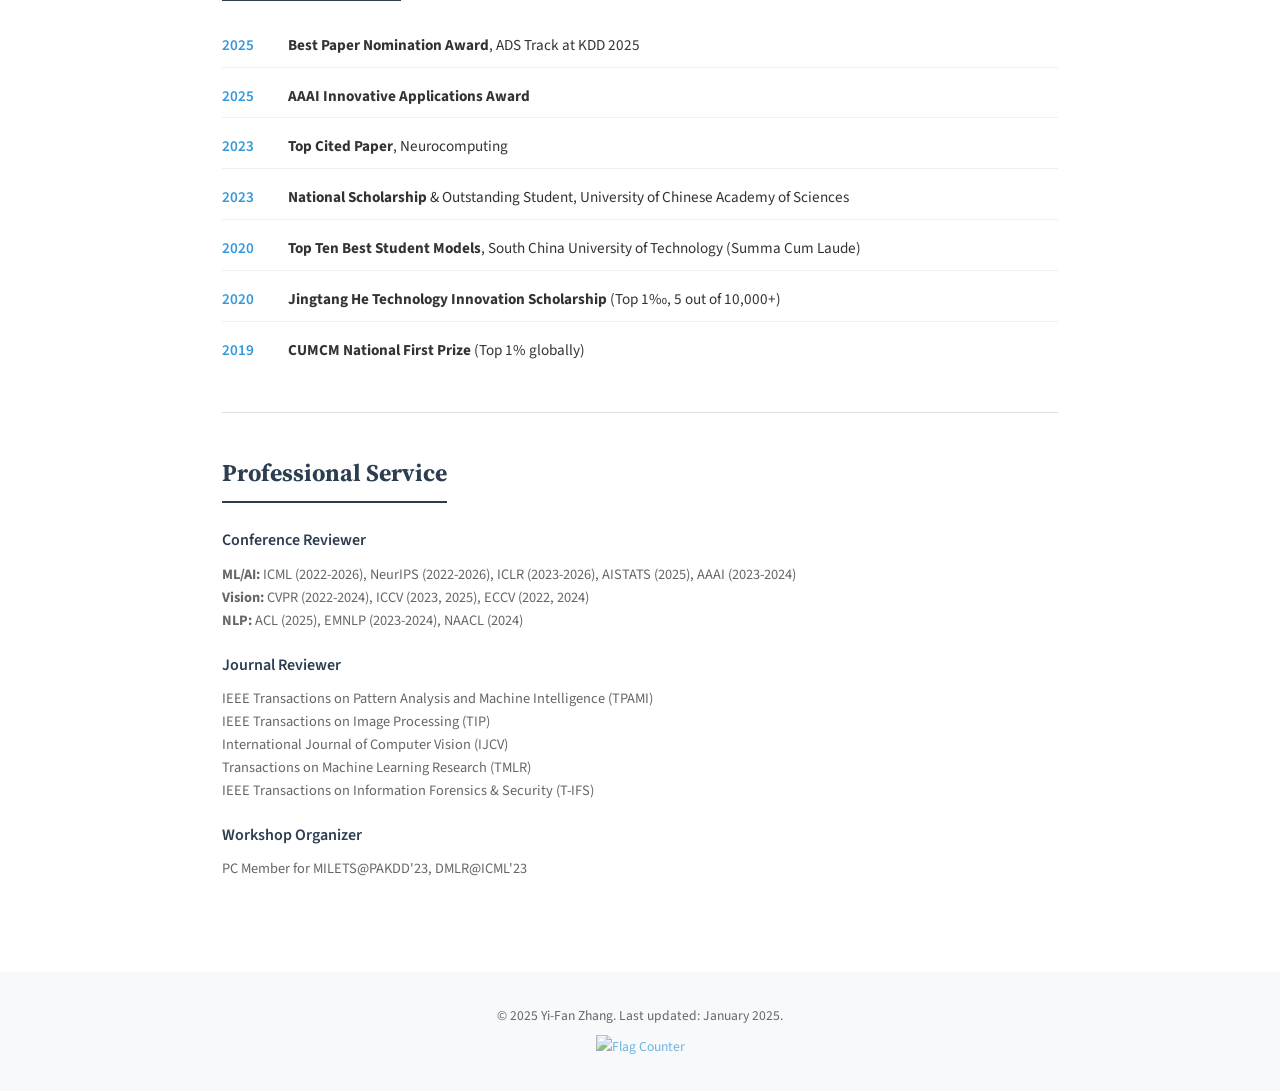
==== commit 61425bb7: "Update index.html" ====
--- a/index.html
+++ b/index.html
@@ -496,10 +496,12 @@
                     <p>State Key Laboratory of Pattern Recognition</p>
                     <p>Advised by Prof. <a href="http://people.ucas.ac.cn/~tantieniu">Tieniu Tan</a></p>
                     <div class="contact-links">
-                        <a href="mailto:zhangyifan@ucas.ac.cn">📧 Email</a>
+                        <a href="yifanzhang.cs@gmail.com">📧 Email</a>
                         <a href="https://scholar.google.com/citations?user=lUnt8X4AAAAJ">📚 Google Scholar</a>
                         <a href="https://github.com/yfzhang114">💻 GitHub</a>
                         <a href="https://twitter.com/yfzhang114">🐦 Twitter</a>
+                        <a href="https://www.xiaohongshu.com/user/profile/606aa8130000000001005c1e">📕 小红书</a>
+                        <a href="https://www.zhihu.com/people/zyf-98-4">🪪 知乎</a>
                     </div>
                 </div>
             </div>
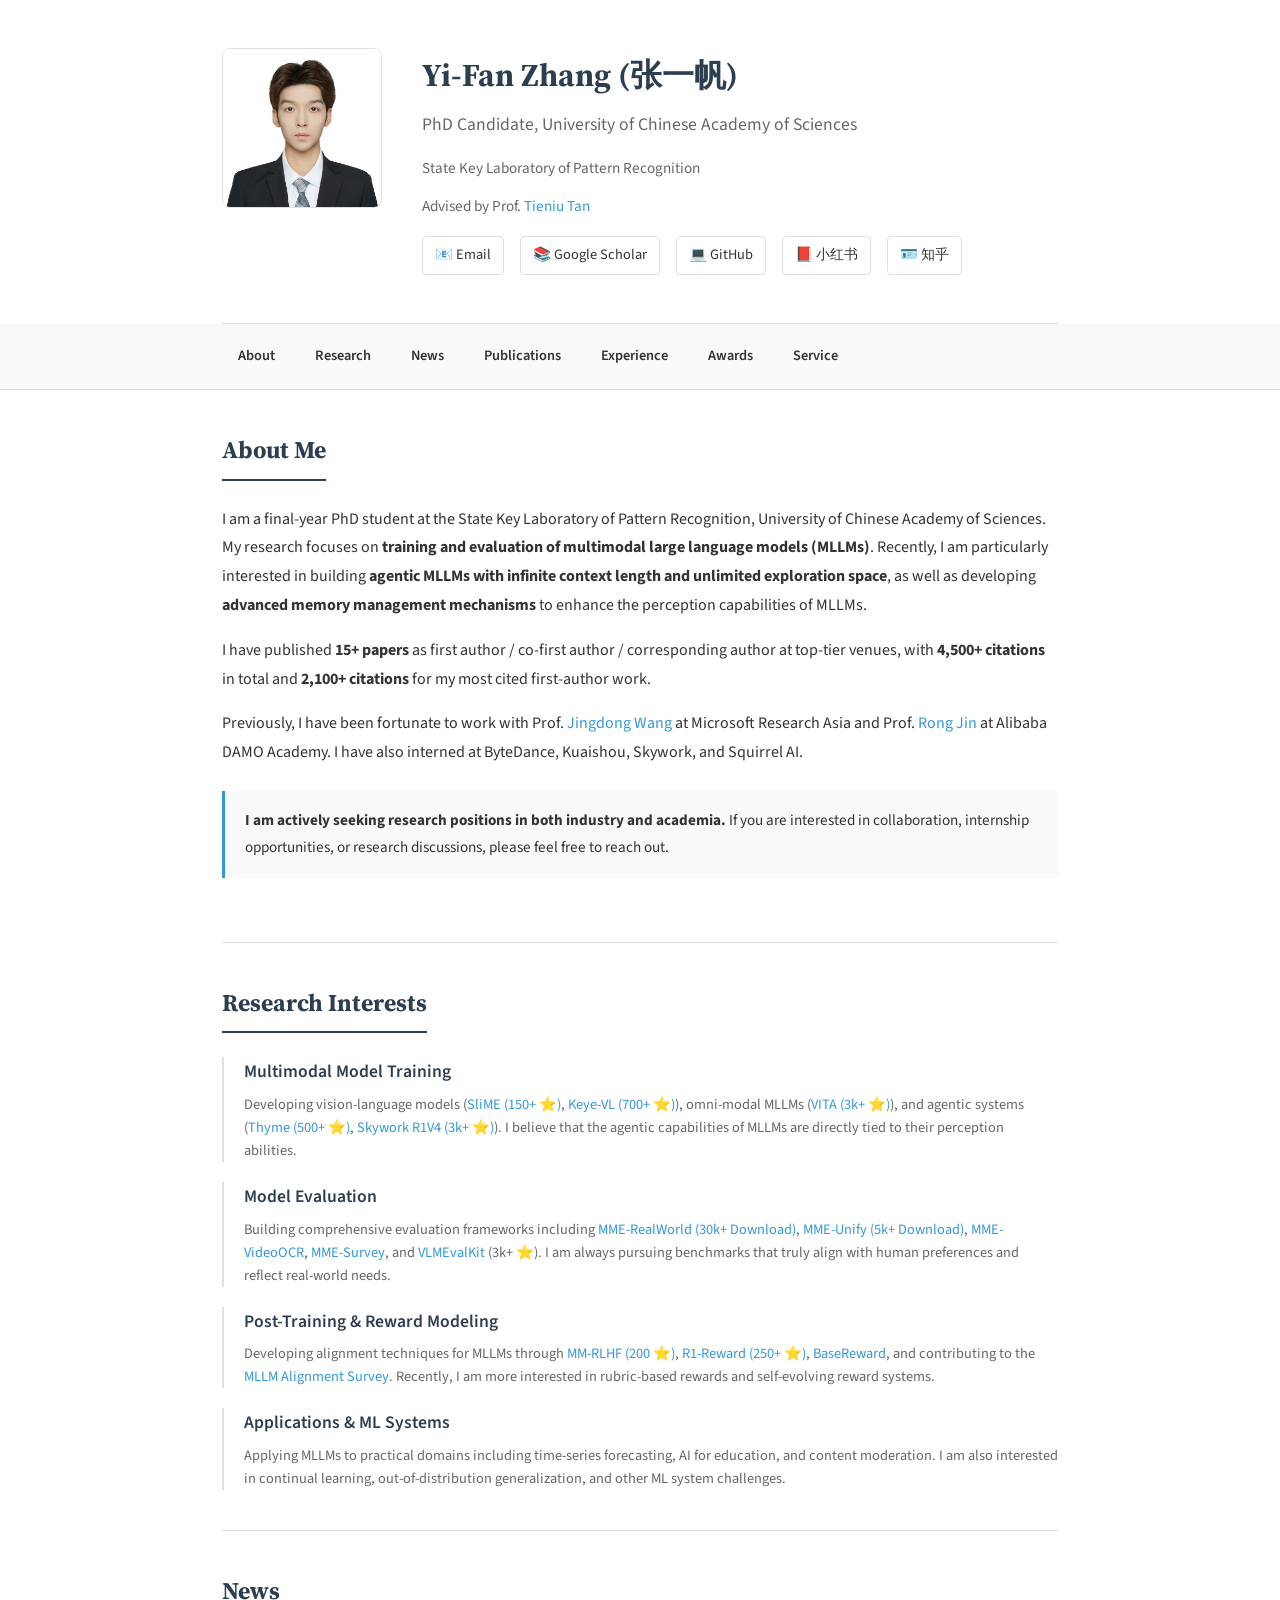
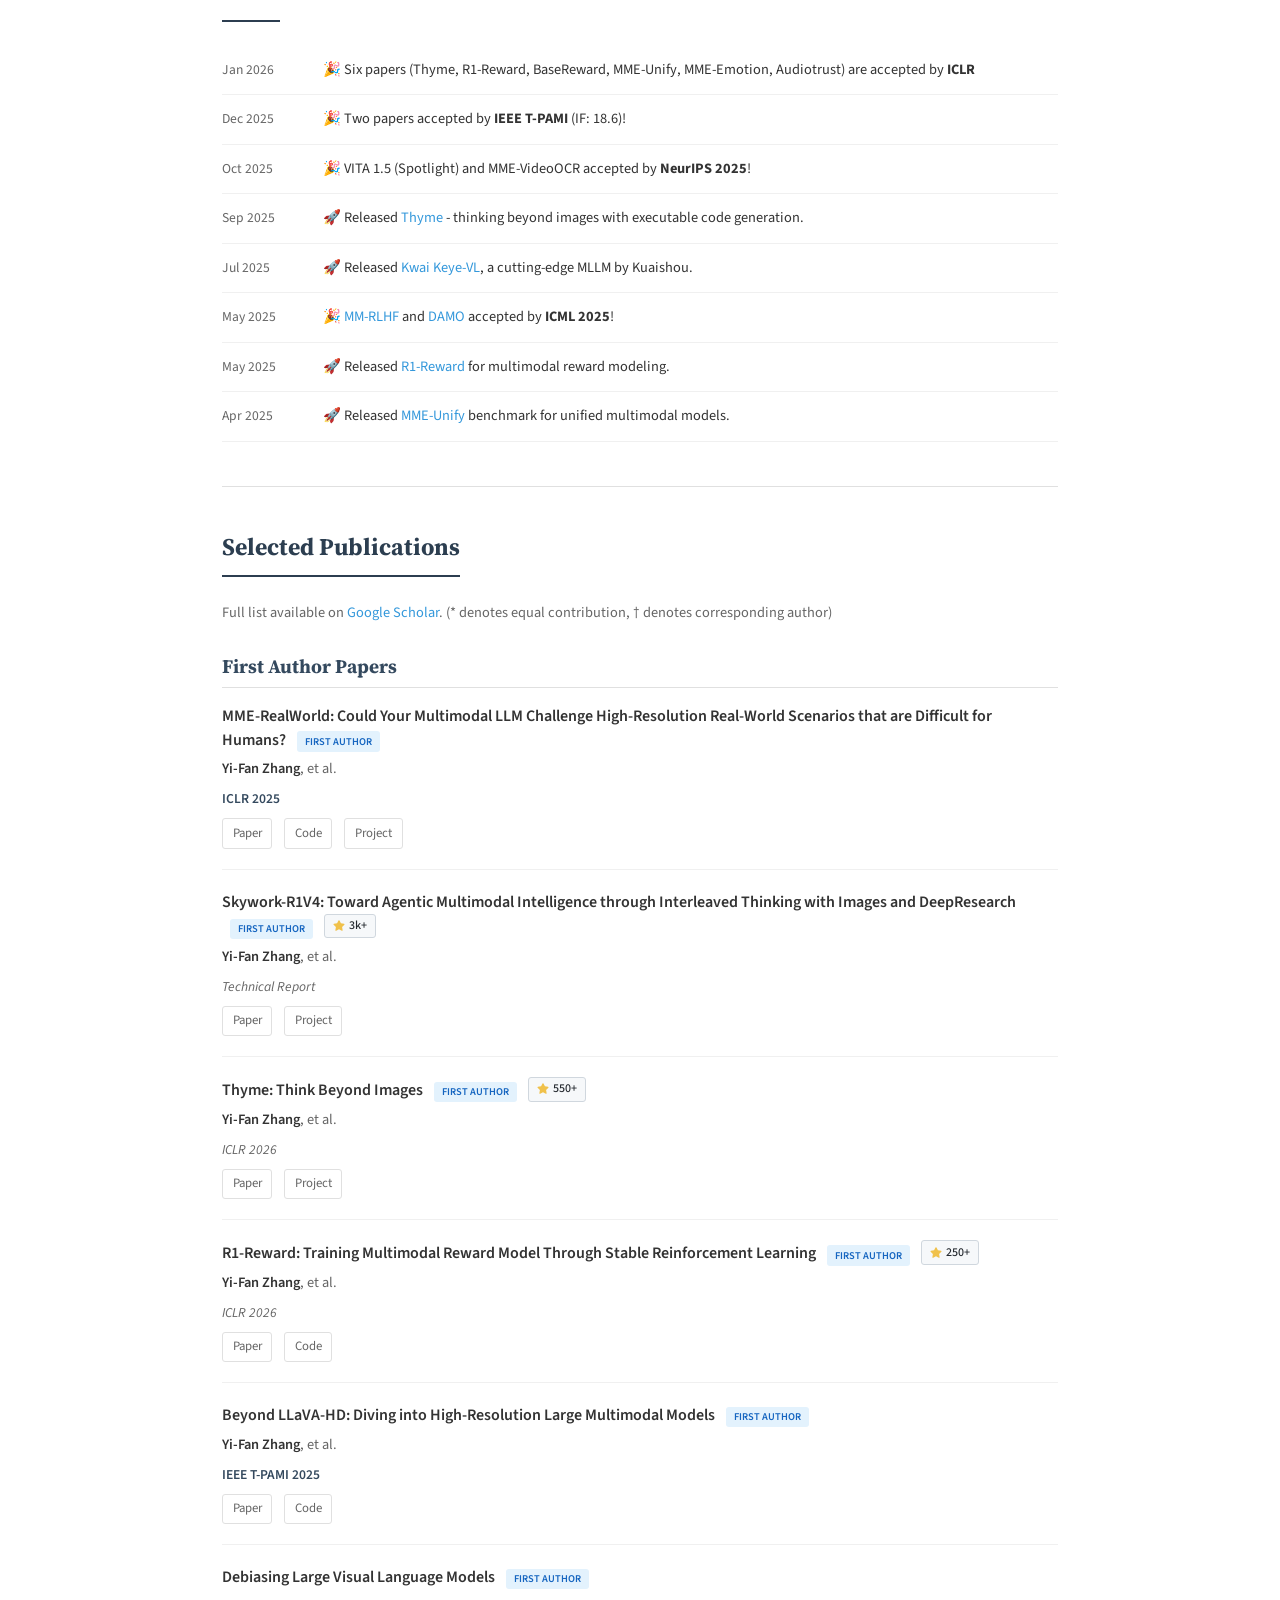
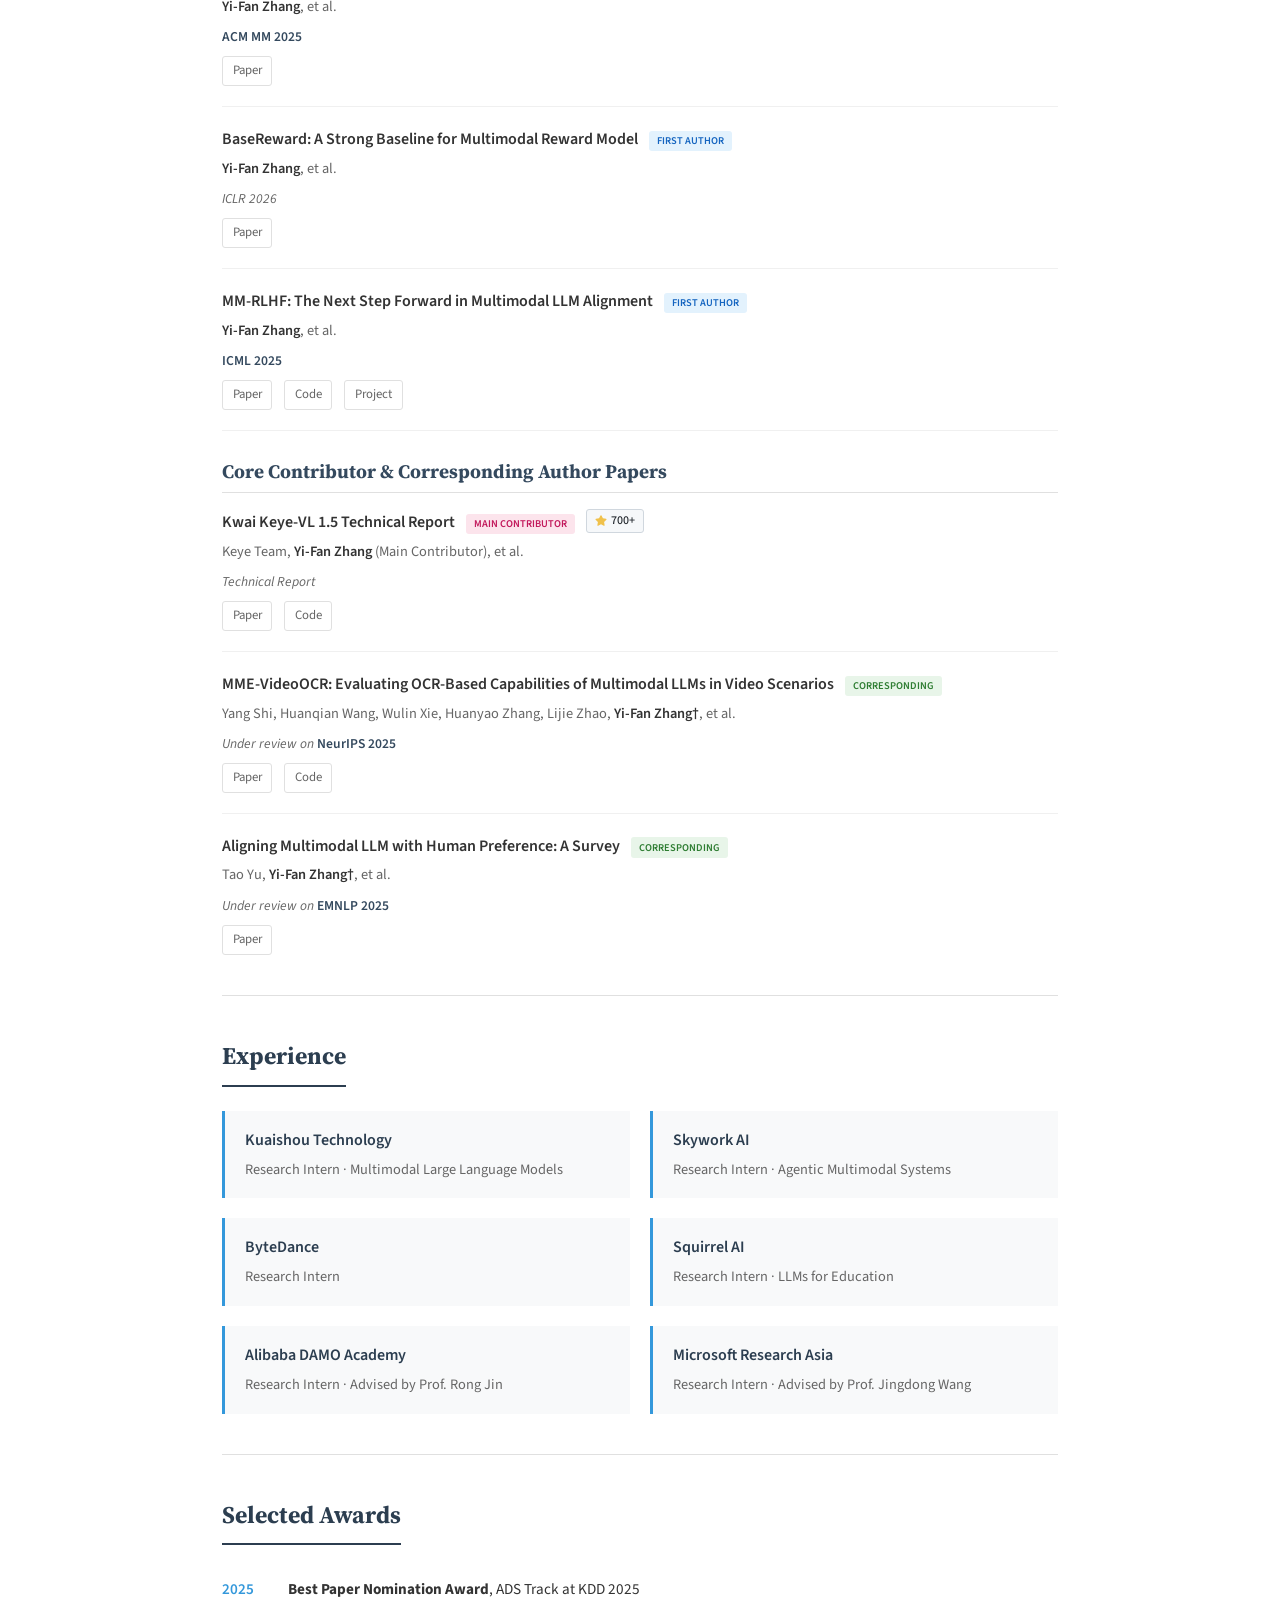
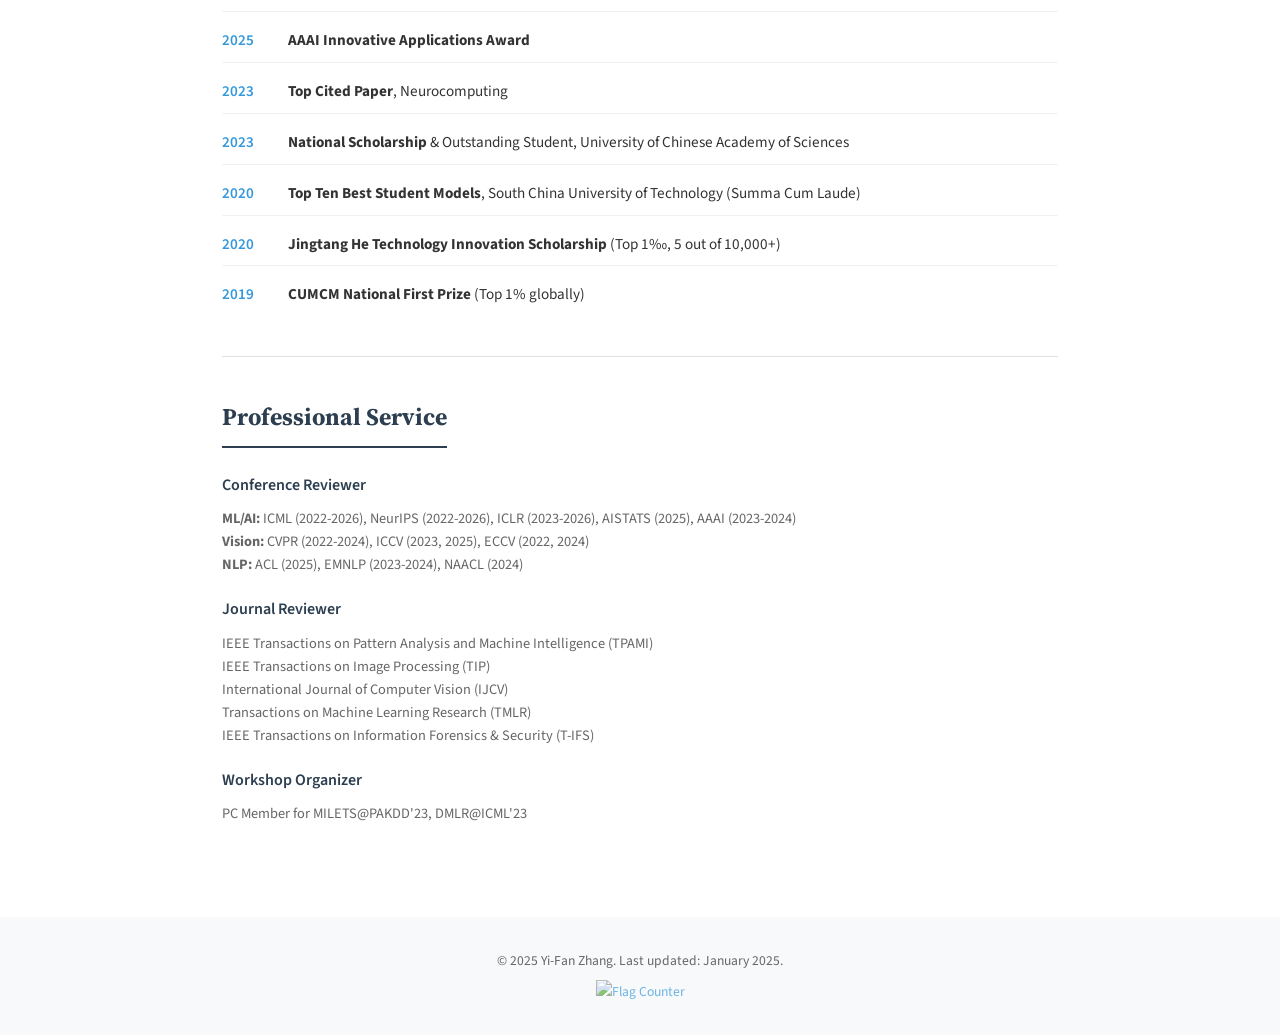
==== commit 1a28b60f: "Update index.html" ====
--- a/index.html
+++ b/index.html
@@ -499,7 +499,7 @@
                         <a href="yifanzhang.cs@gmail.com">📧 Email</a>
                         <a href="https://scholar.google.com/citations?user=lUnt8X4AAAAJ">📚 Google Scholar</a>
                         <a href="https://github.com/yfzhang114">💻 GitHub</a>
-                        <a href="https://twitter.com/yfzhang114">🐦 Twitter</a>
+                        <!-- <a href="https://twitter.com/yfzhang114">🐦 Twitter</a> -->
                         <a href="https://www.xiaohongshu.com/user/profile/606aa8130000000001005c1e">📕 小红书</a>
                         <a href="https://www.zhihu.com/people/zyf-98-4">🪪 知乎</a>
                     </div>
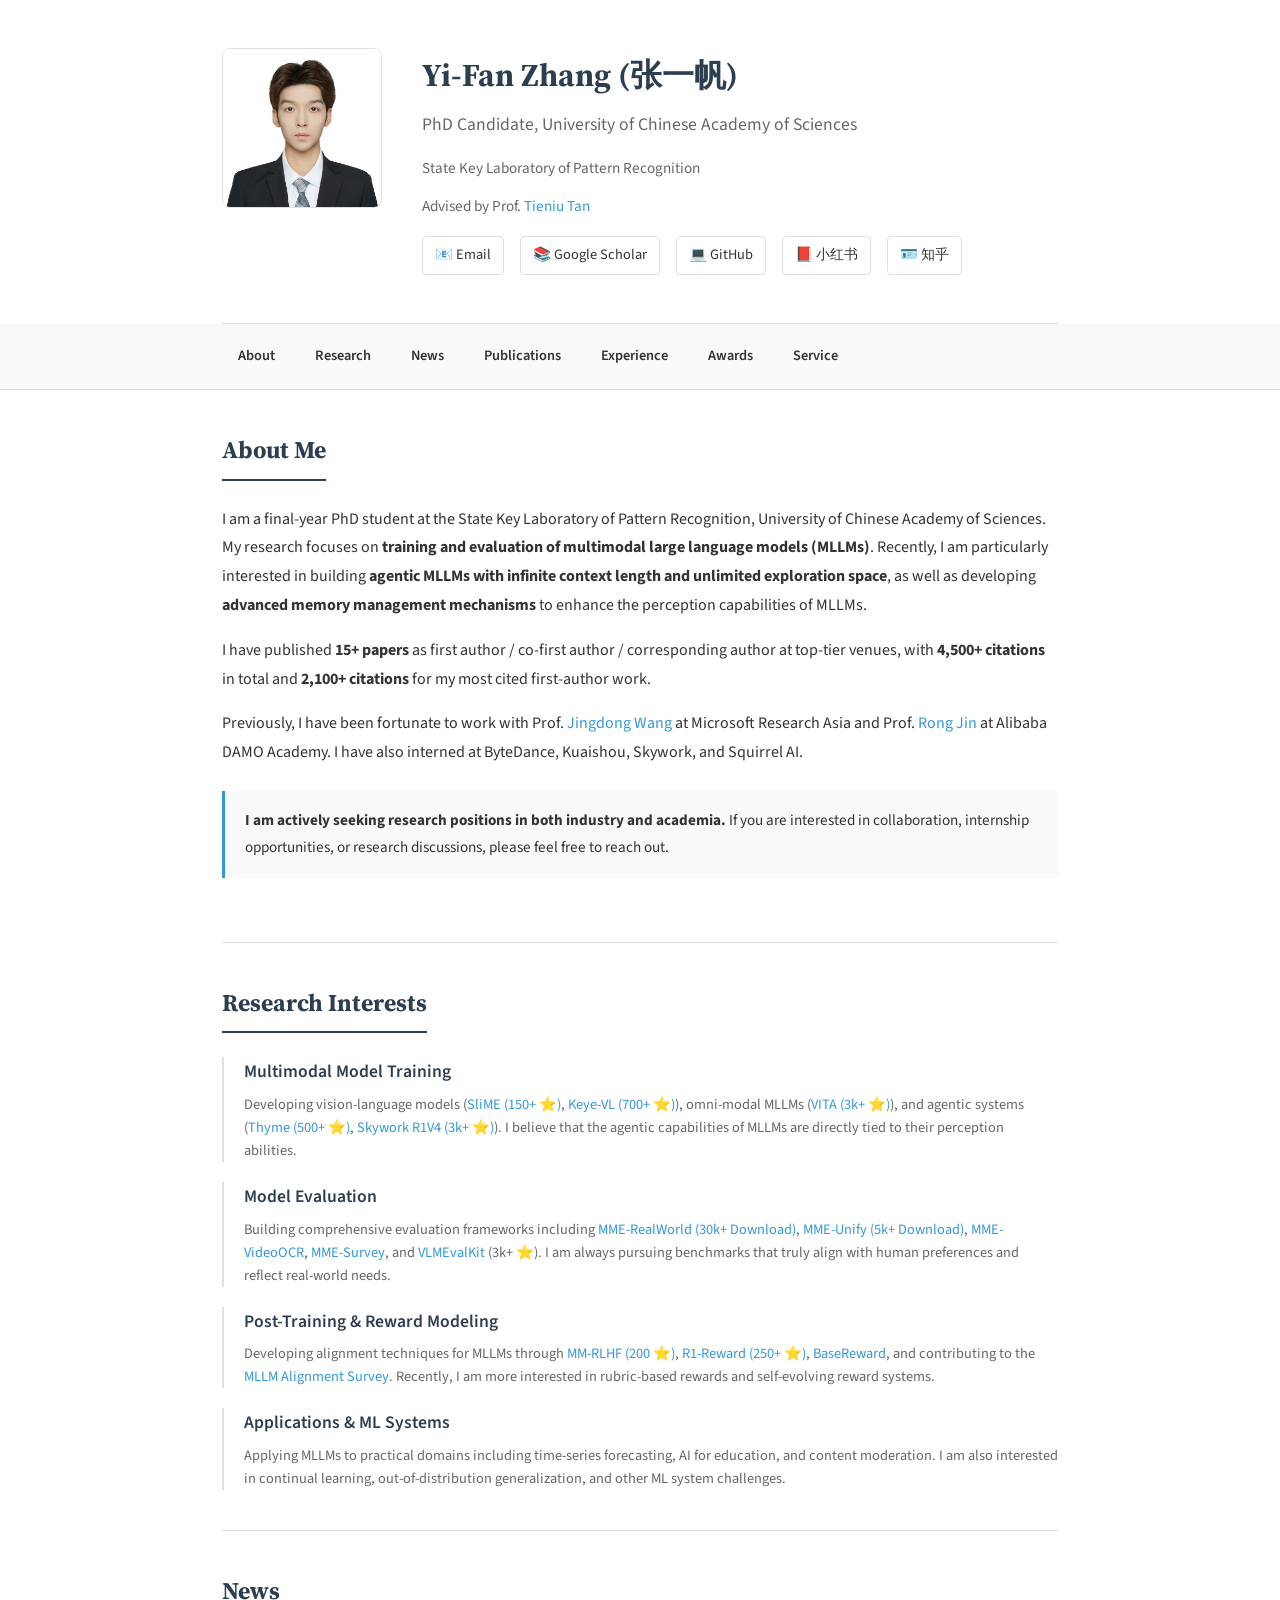
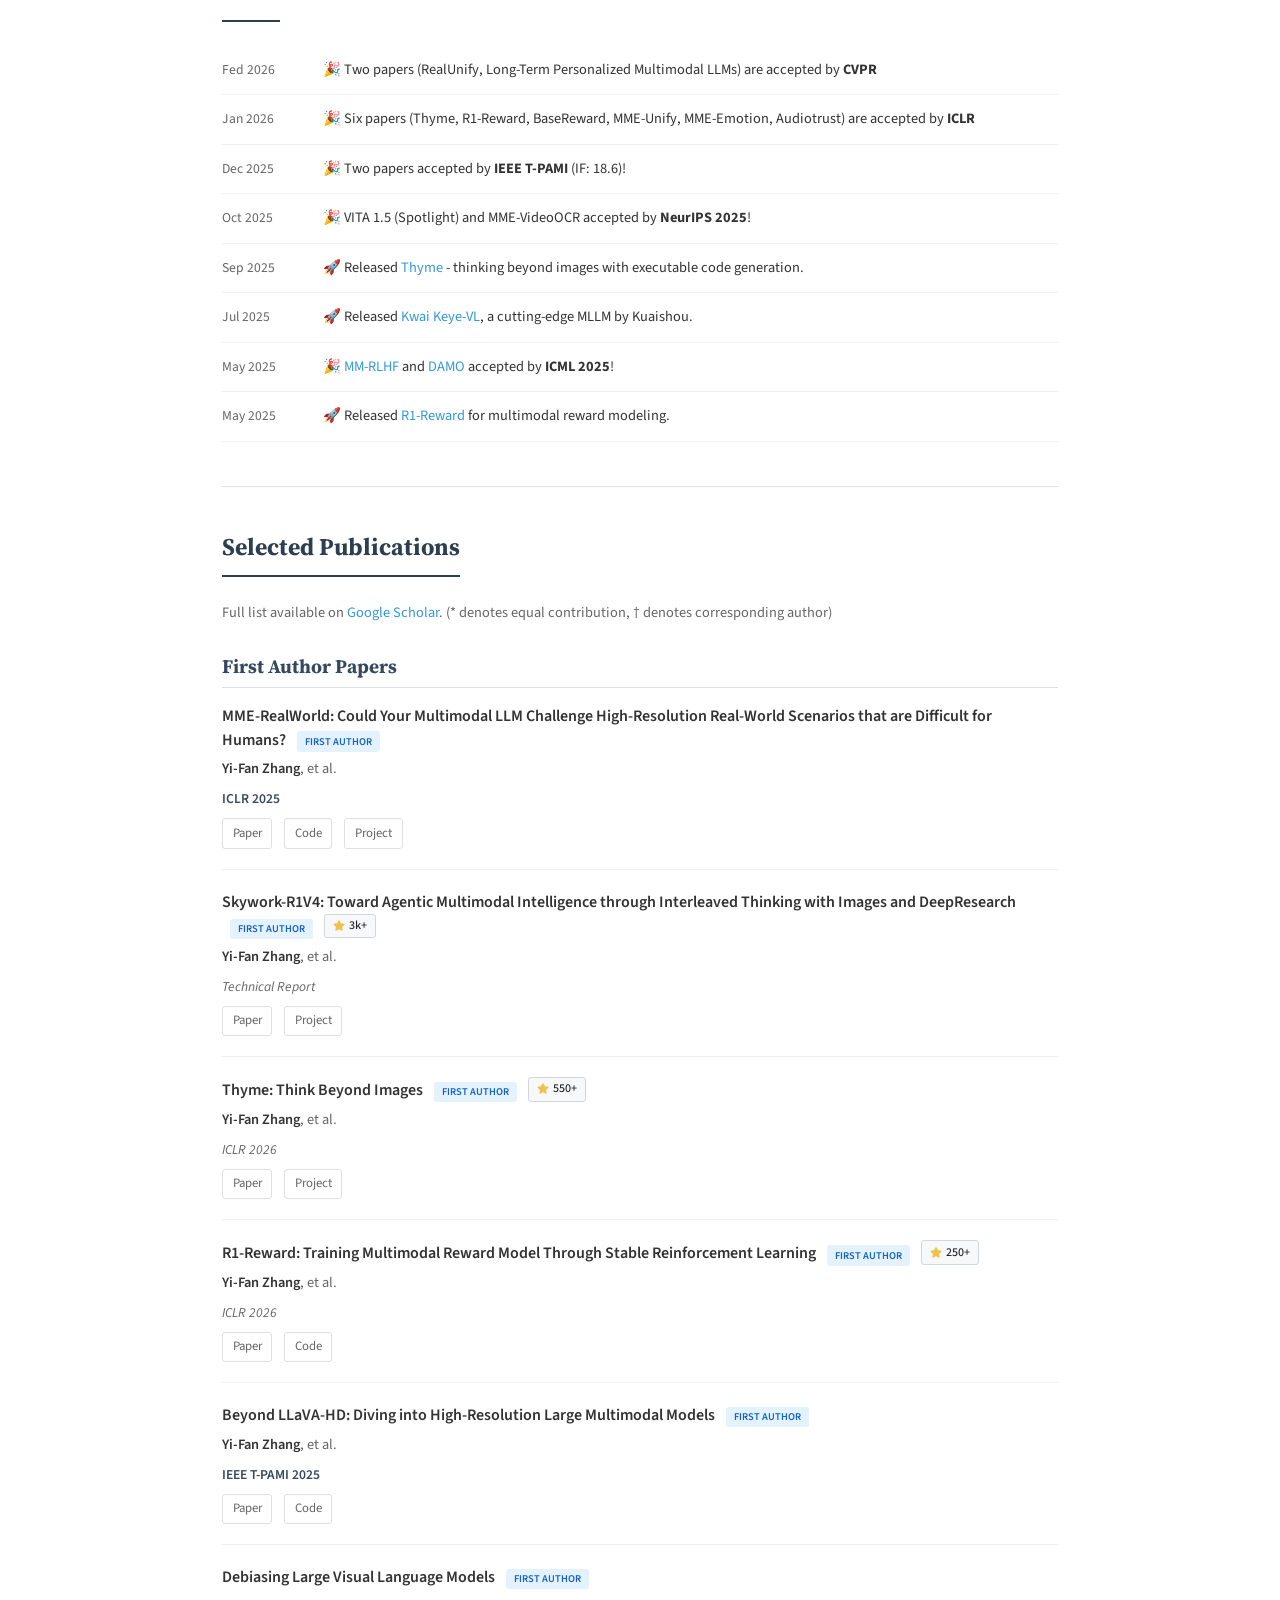
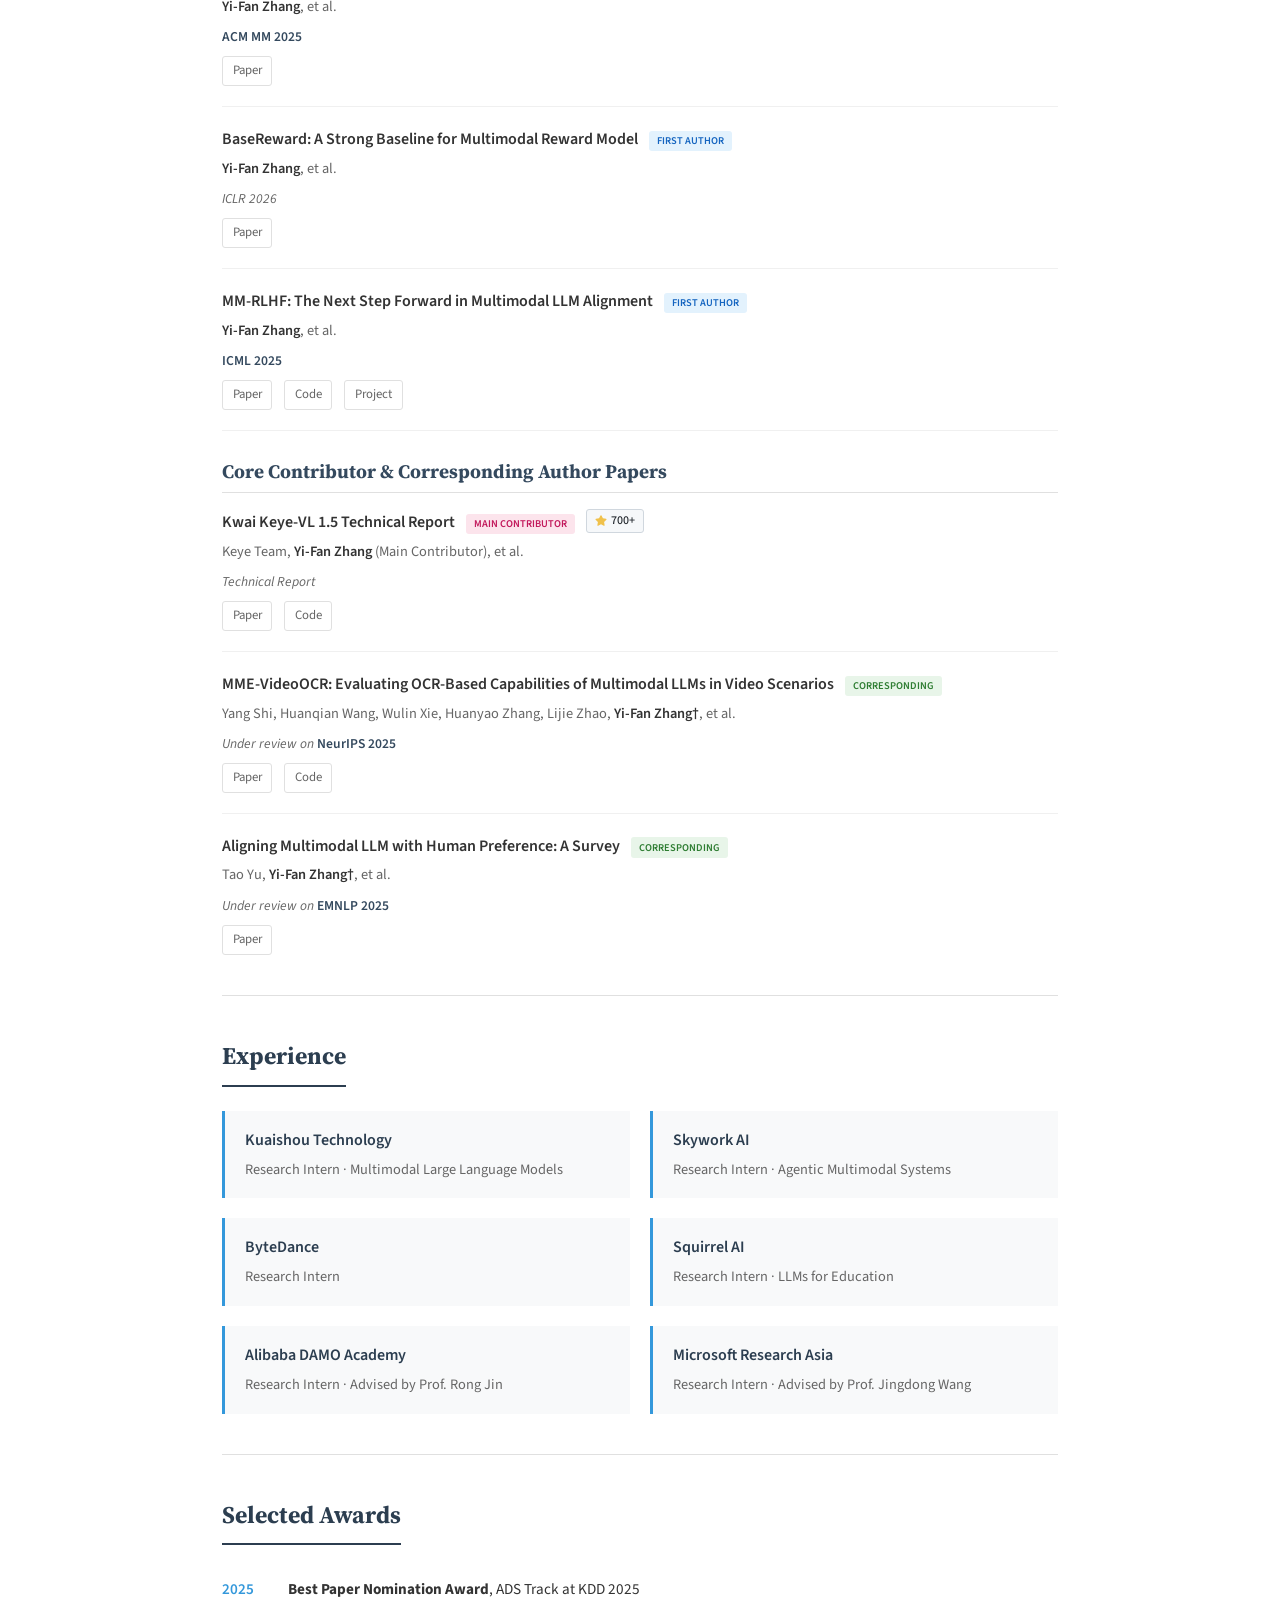
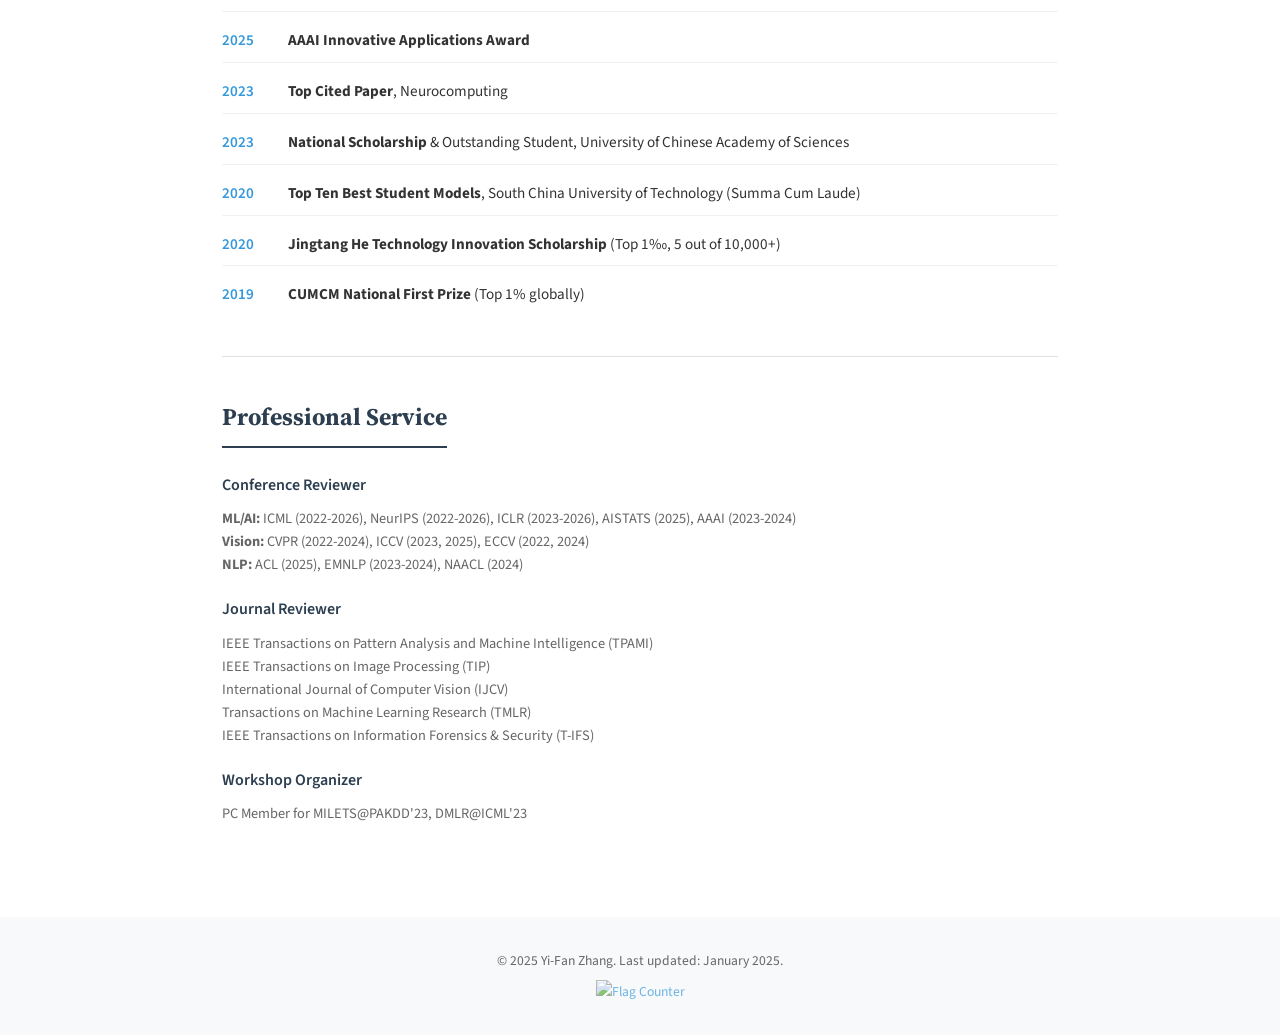
==== commit 9764c8f6: "Update index.html" ====
--- a/index.html
+++ b/index.html
@@ -579,6 +579,10 @@
             <h2>News</h2>
             <div class="news-list">
                 <div class="news-item">
+                    <span class="news-date">Fed 2026</span>
+                    <span class="news-content">🎉 Two papers (RealUnify, Long-Term Personalized Multimodal LLMs) are accepted by <strong>CVPR</strong> </span>
+                </div>
+                <div class="news-item">
                     <span class="news-date">Jan 2026</span>
                     <span class="news-content">🎉 Six papers (Thyme, R1-Reward, BaseReward, MME-Unify, MME-Emotion, Audiotrust) are accepted by <strong>ICLR</strong> </span>
                 </div>
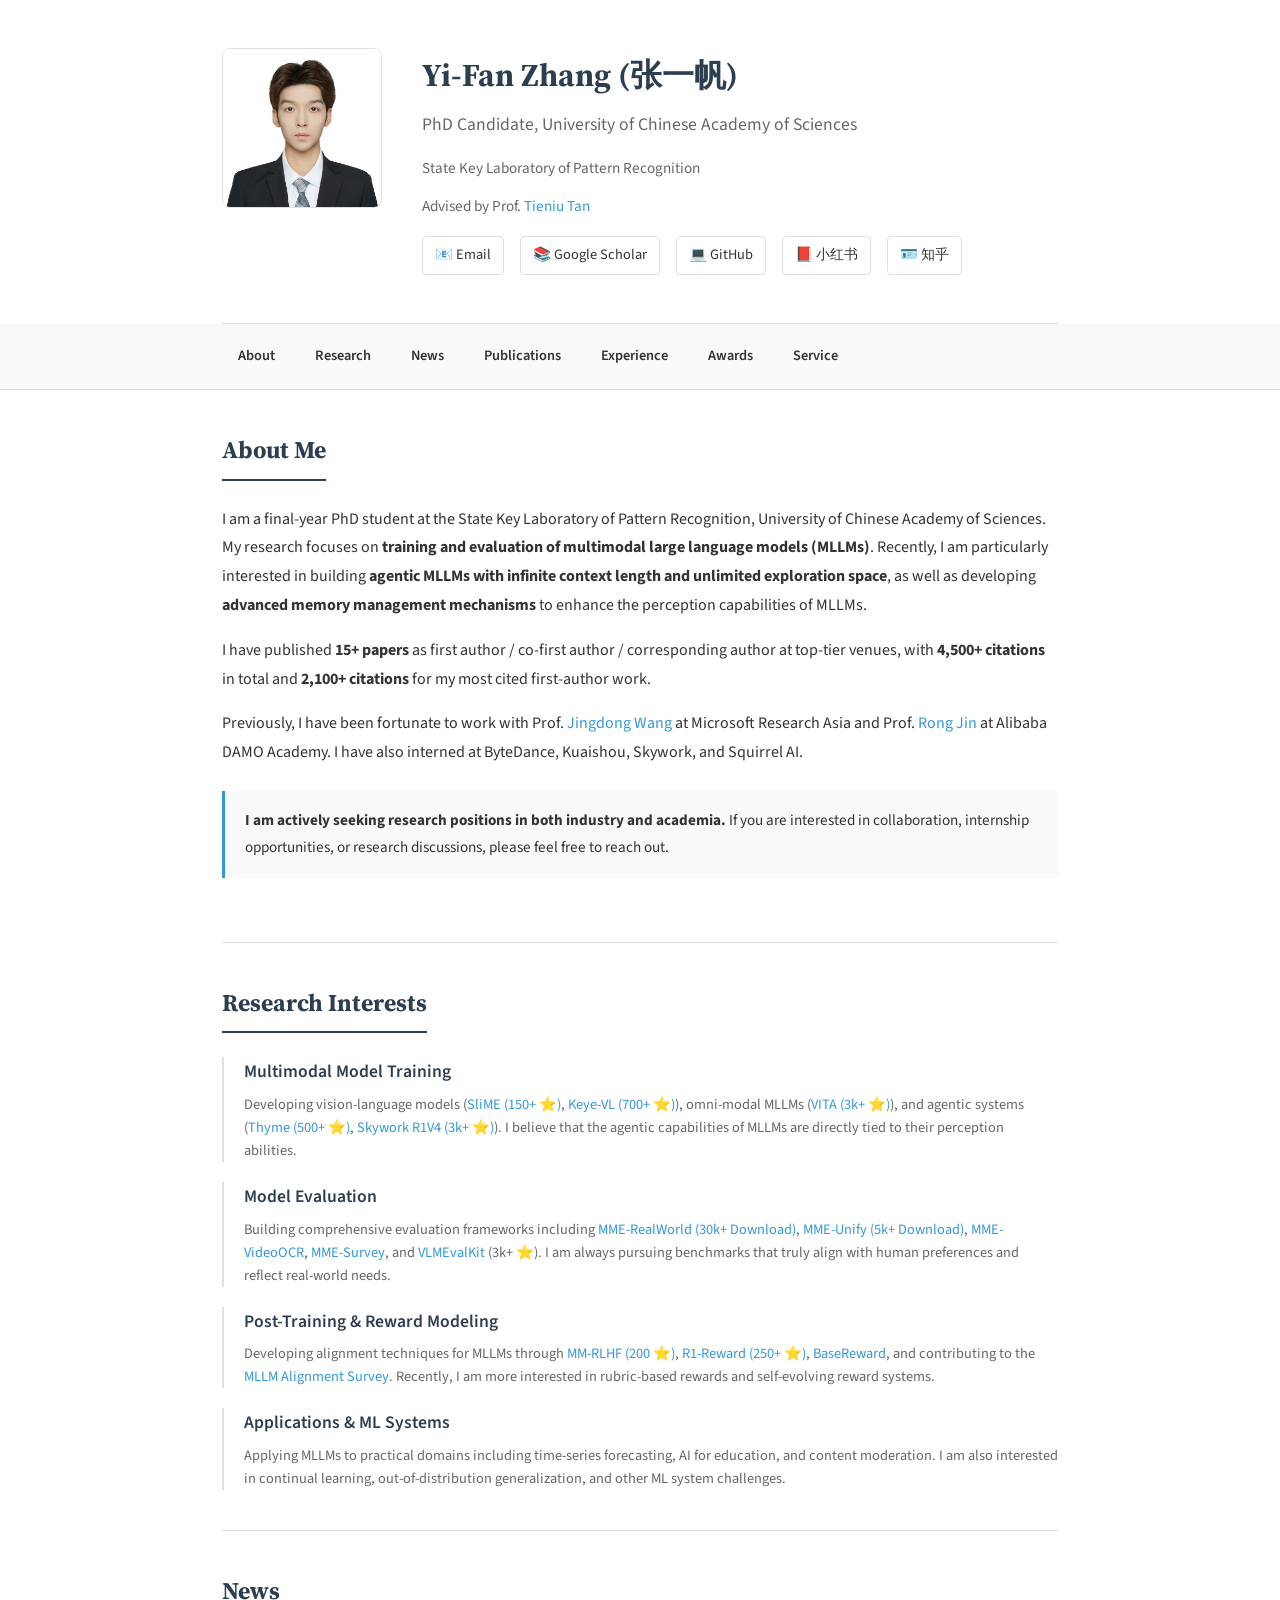
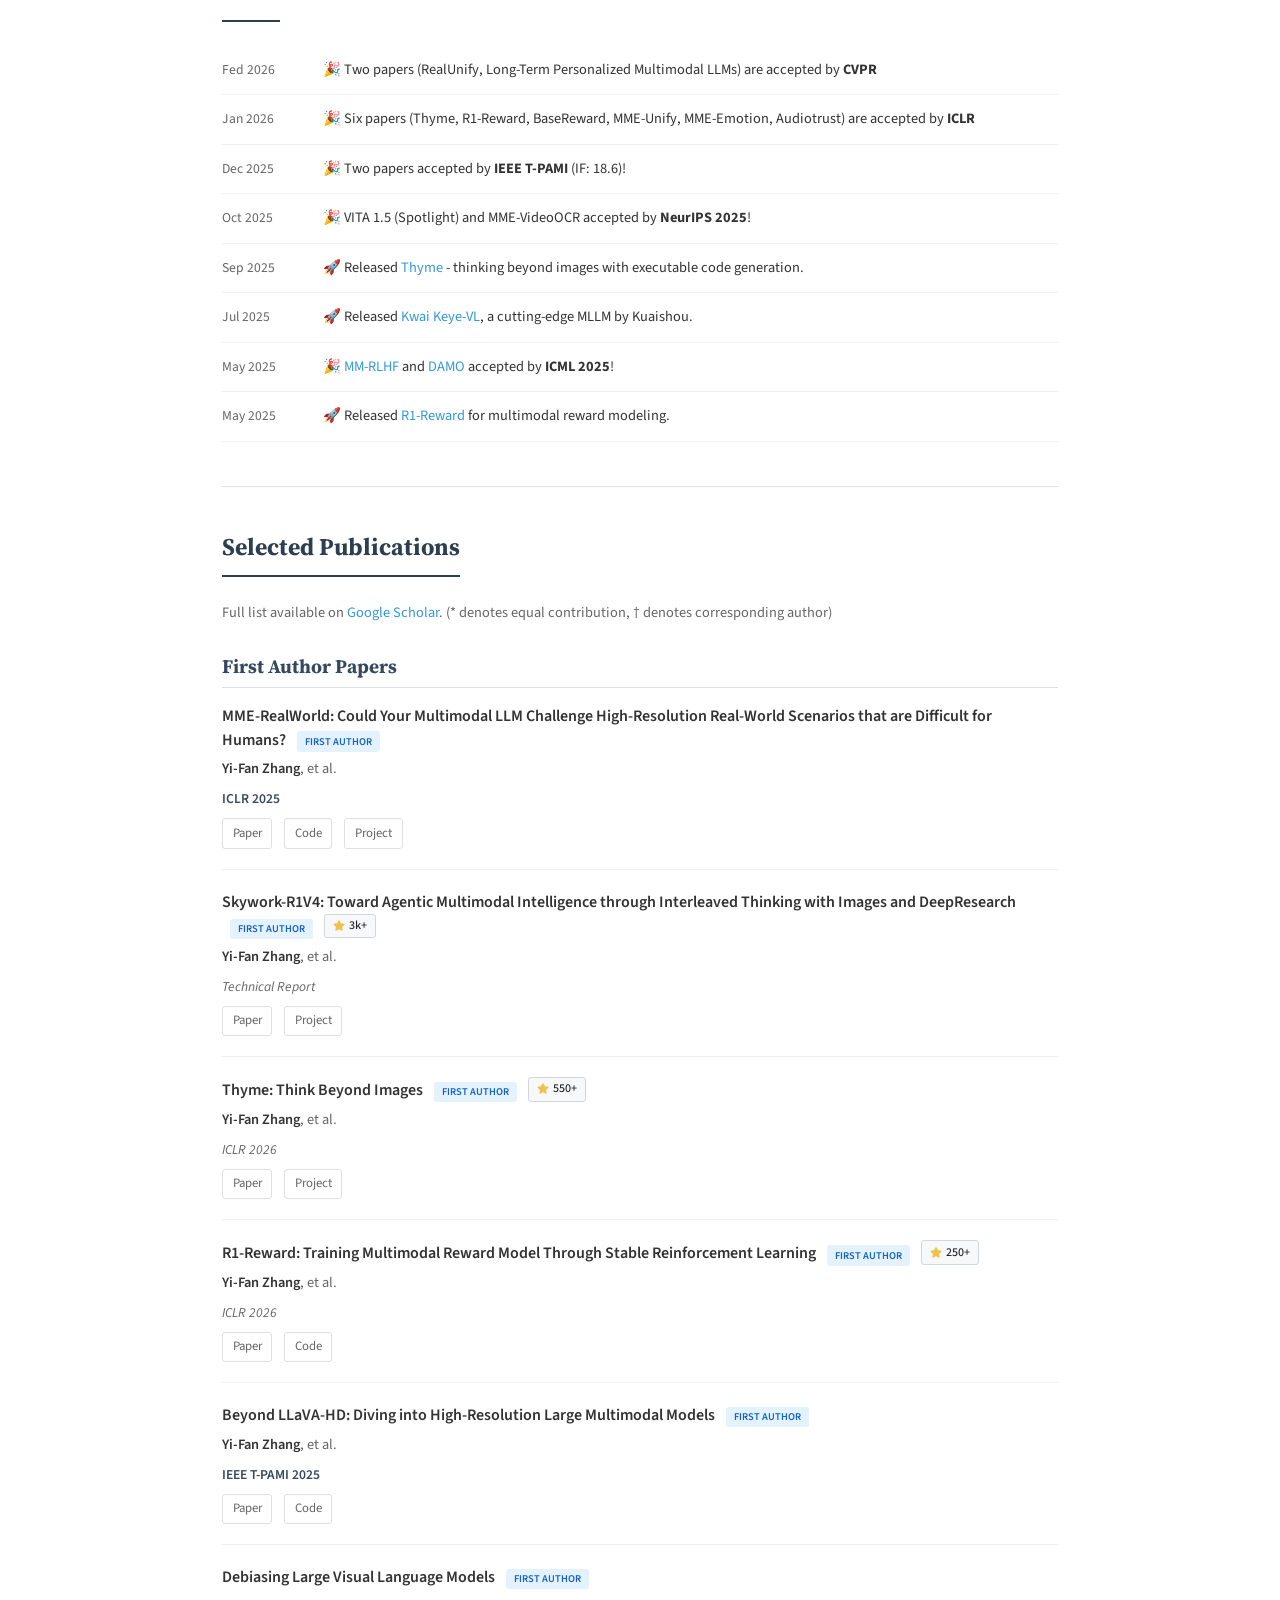
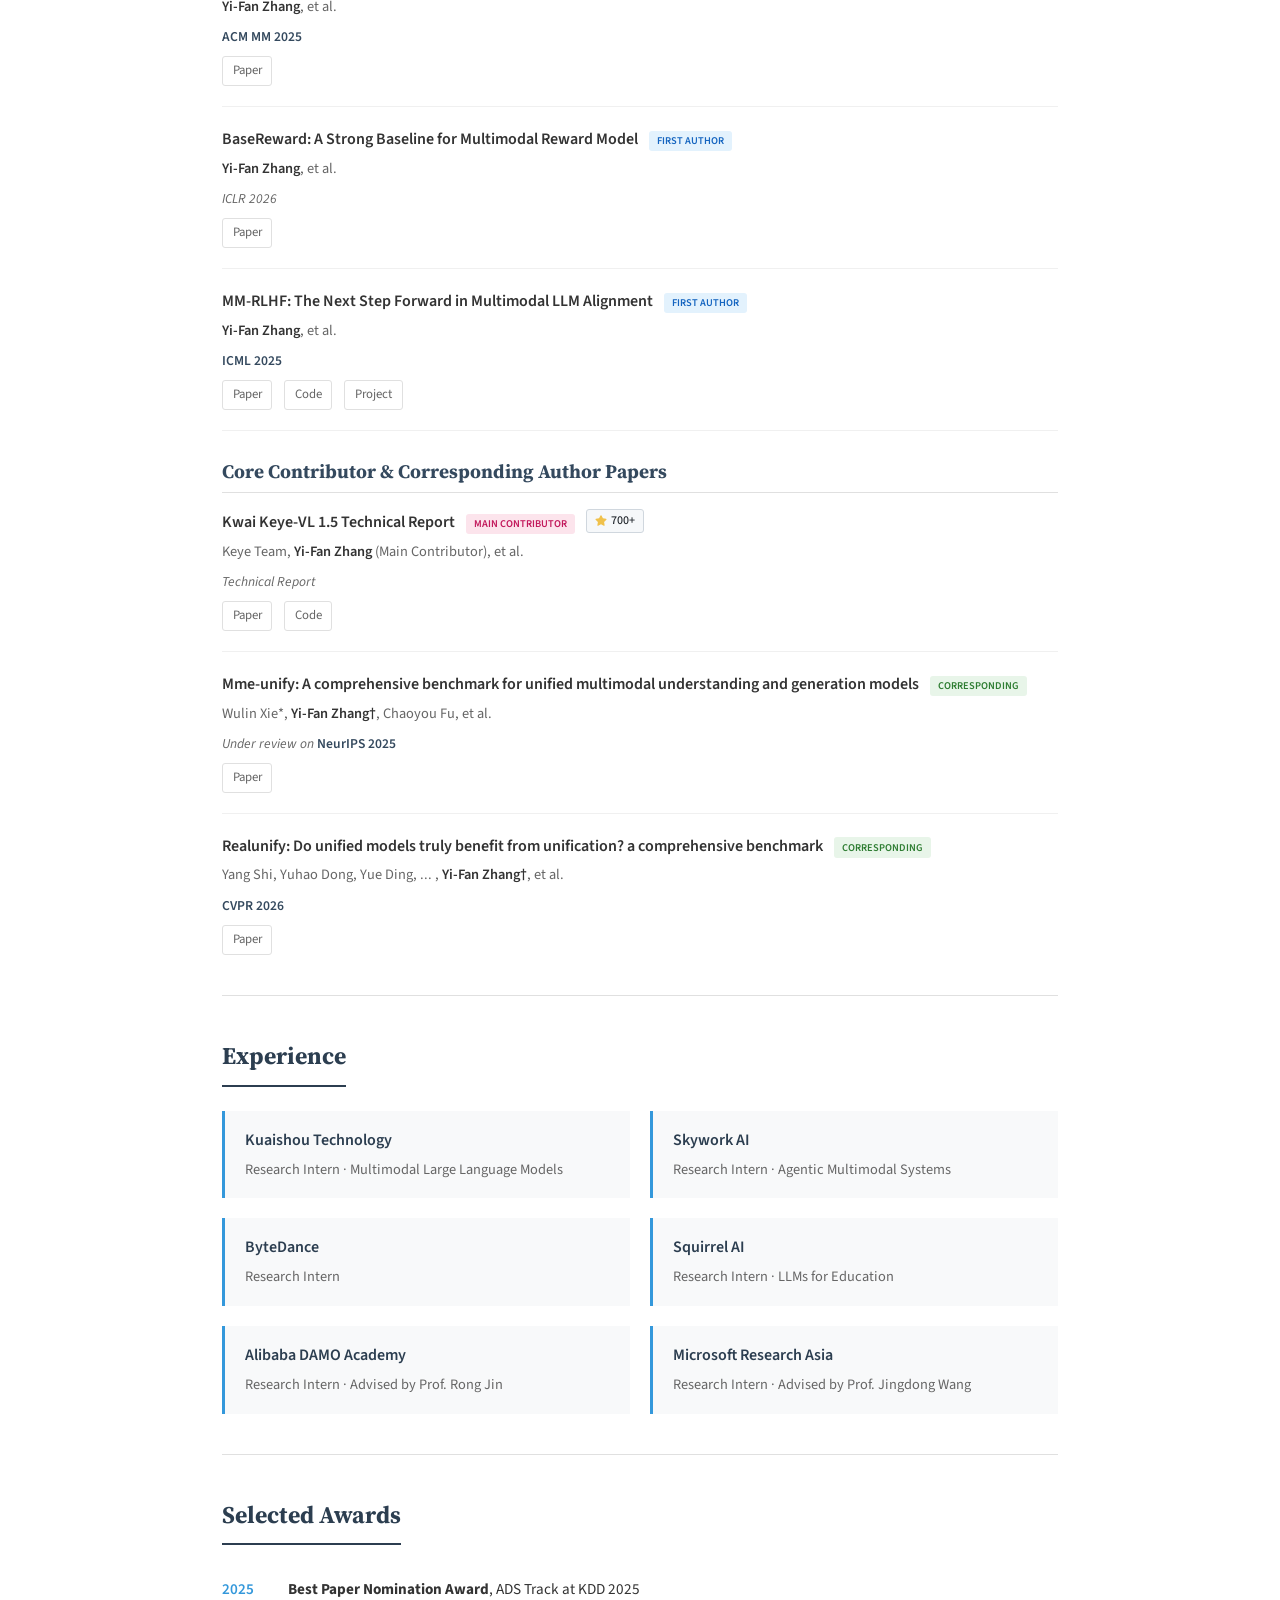
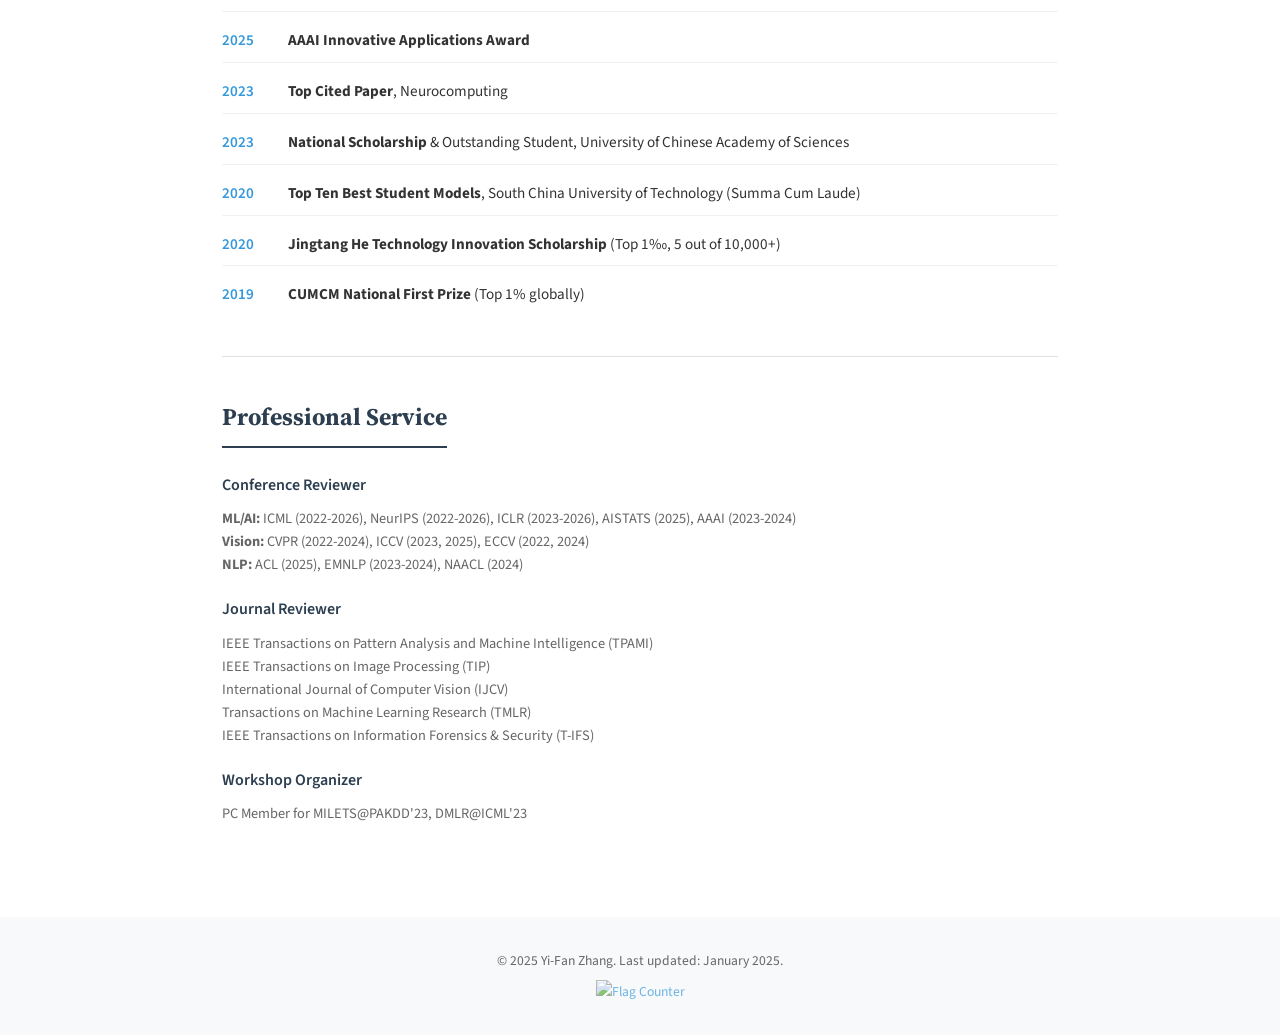
==== commit c7157d06: "Update index.html" ====
--- a/index.html
+++ b/index.html
@@ -813,30 +813,29 @@
 
             <div class="pub-item">
                 <div class="pub-title">
-                    <a href="#">MME-VideoOCR: Evaluating OCR-Based Capabilities of Multimodal LLMs in Video Scenarios</a>
+                    <a href="#">Mme-unify: A comprehensive benchmark for unified multimodal understanding and generation models</a>
                     <span class="pub-badge corresponding">Corresponding</span>
                 </div>
                 <div class="pub-authors">
-                    Yang Shi, Huanqian Wang, Wulin Xie, Huanyao Zhang, Lijie Zhao, <span class="me">Yi-Fan Zhang†</span>, et al.
+                    Wulin Xie*, <span class="me">Yi-Fan Zhang†</span>,  Chaoyou Fu, et al.
                 </div>
                 <div class="pub-venue">Under review on <span class="venue-name">NeurIPS 2025</span></div>
                 <div class="pub-links">
-                    <a href="#">Paper</a>
-                    <a href="https://github.com/FrankYang-17/MME-VideoOCR">Code</a>
-                </div>
-            </div>
-
-            <div class="pub-item">
-                <div class="pub-title">
-                    <a href="#">Aligning Multimodal LLM with Human Preference: A Survey</a>
+                    <a href="https://arxiv.org/abs/2509.24897">Paper</a>
+                </div>
+            </div>
+
+            <div class="pub-item">
+                <div class="pub-title">
+                    <a href="#">Realunify: Do unified models truly benefit from unification? a comprehensive benchmark</a>
                     <span class="pub-badge corresponding">Corresponding</span>
                 </div>
                 <div class="pub-authors">
-                    Tao Yu, <span class="me">Yi-Fan Zhang†</span>, et al.
-                </div>
-                <div class="pub-venue">Under review on <span class="venue-name">EMNLP 2025</span></div>
-                <div class="pub-links">
-                    <a href="#">Paper</a>
+                    Yang Shi, Yuhao Dong, Yue Ding, ... , <span class="me">Yi-Fan Zhang†</span>, et al.
+                </div>
+                <div class="pub-venue"><span class="venue-name">CVPR 2026</span></div>
+                <div class="pub-links">
+                    <a href="https://arxiv.org/abs/2509.24897">Paper</a>
                 </div>
             </div>
 
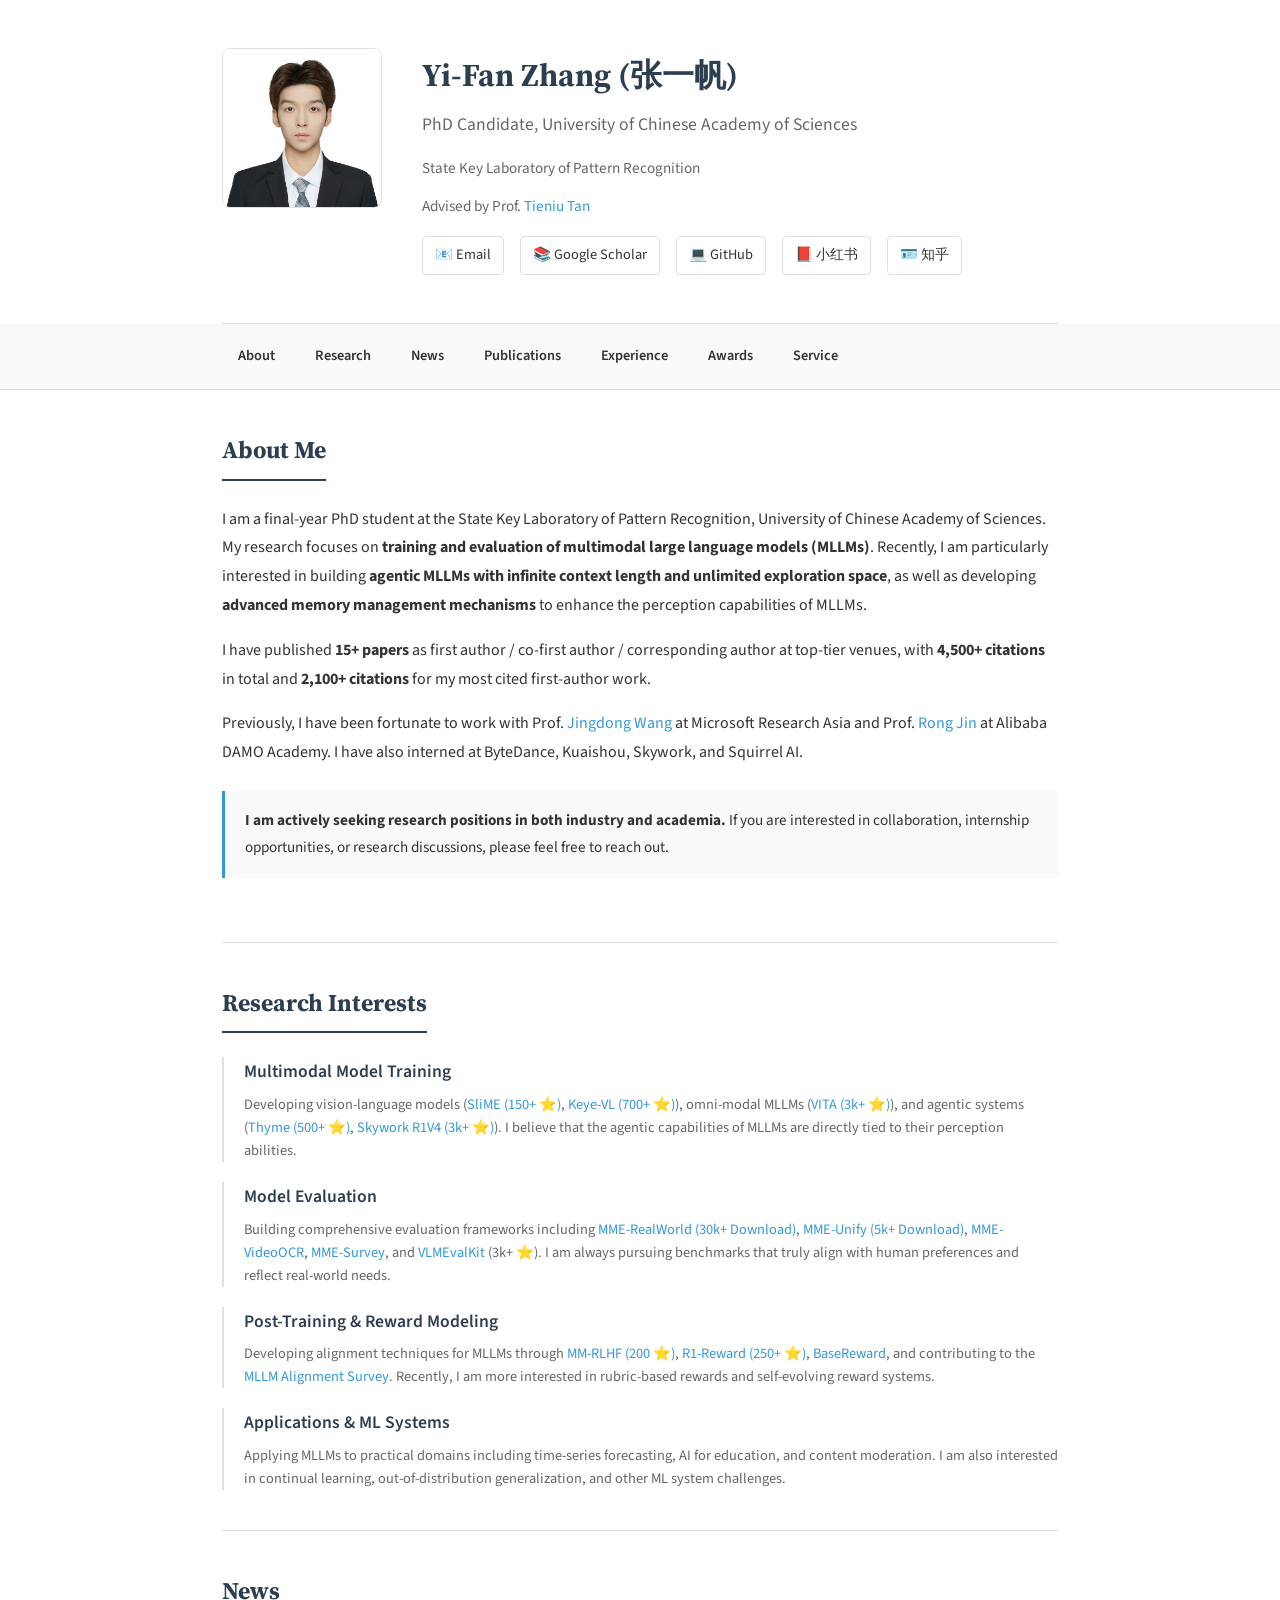
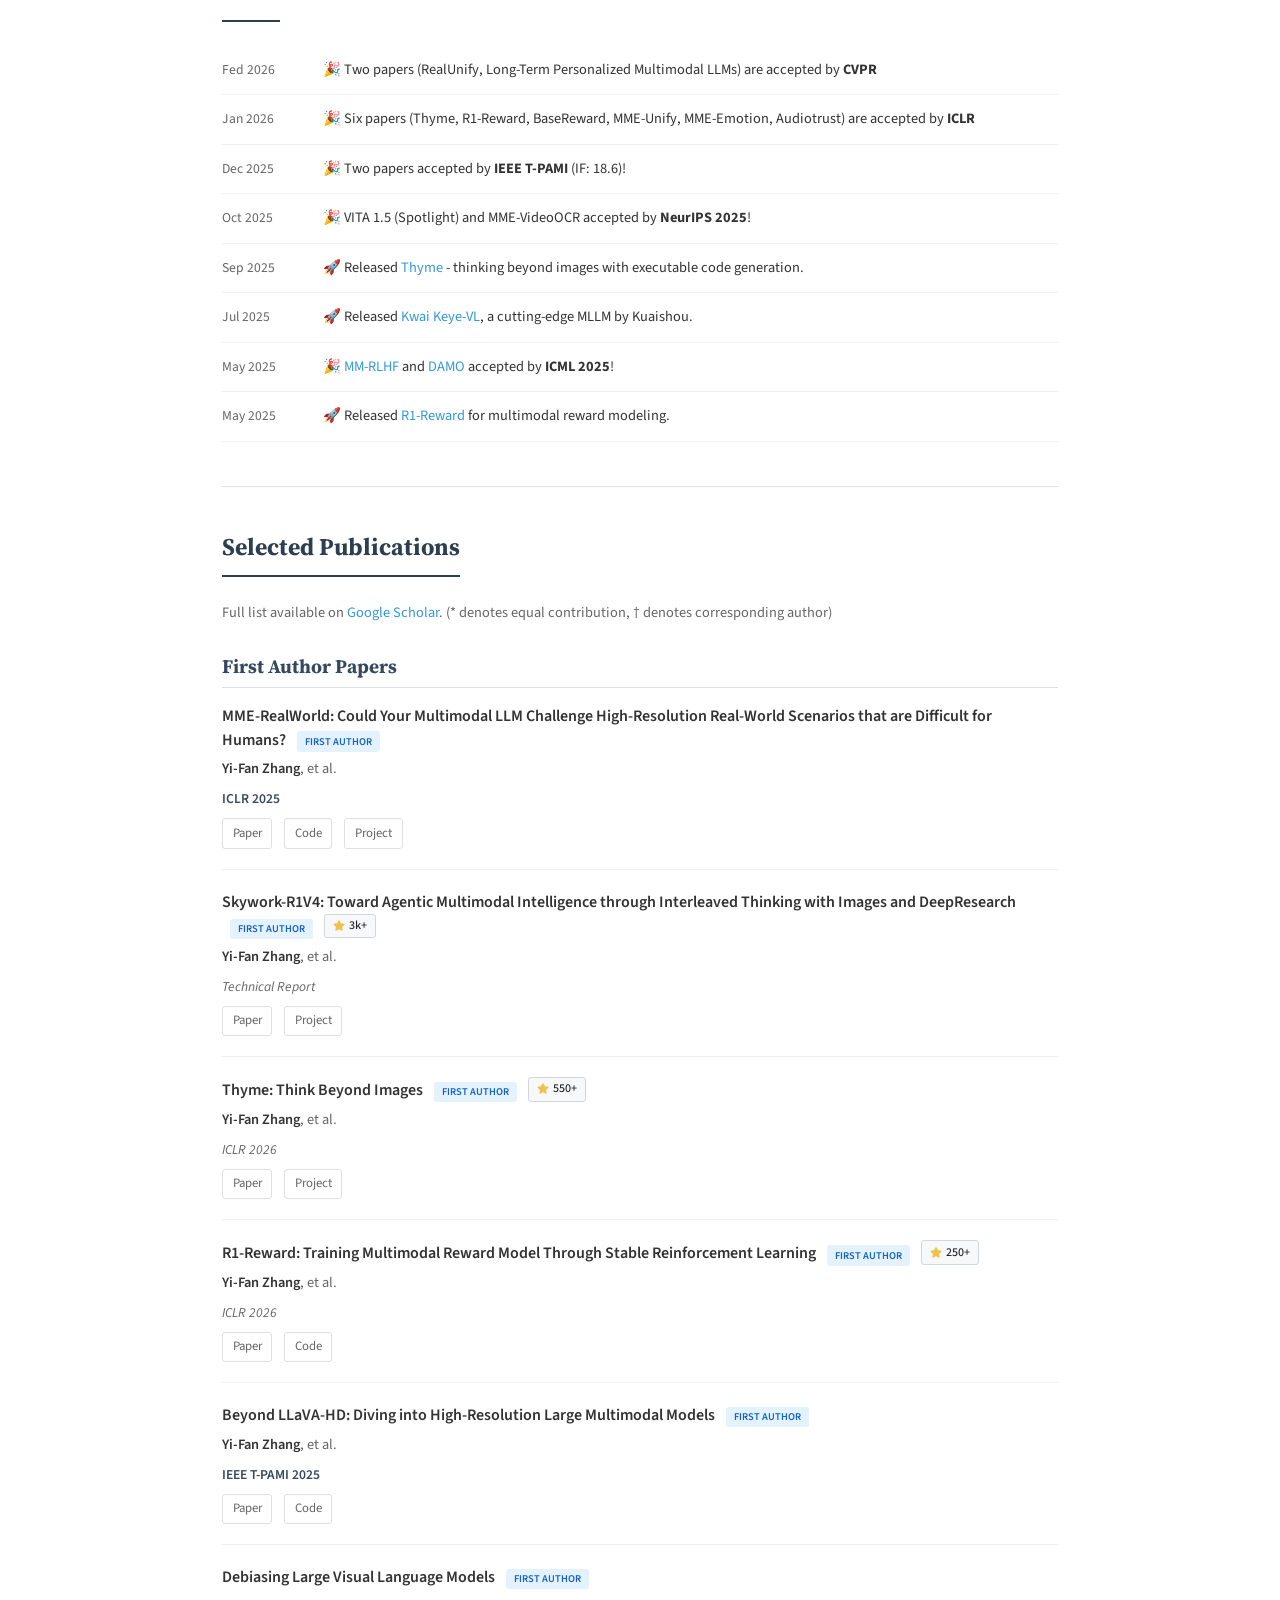
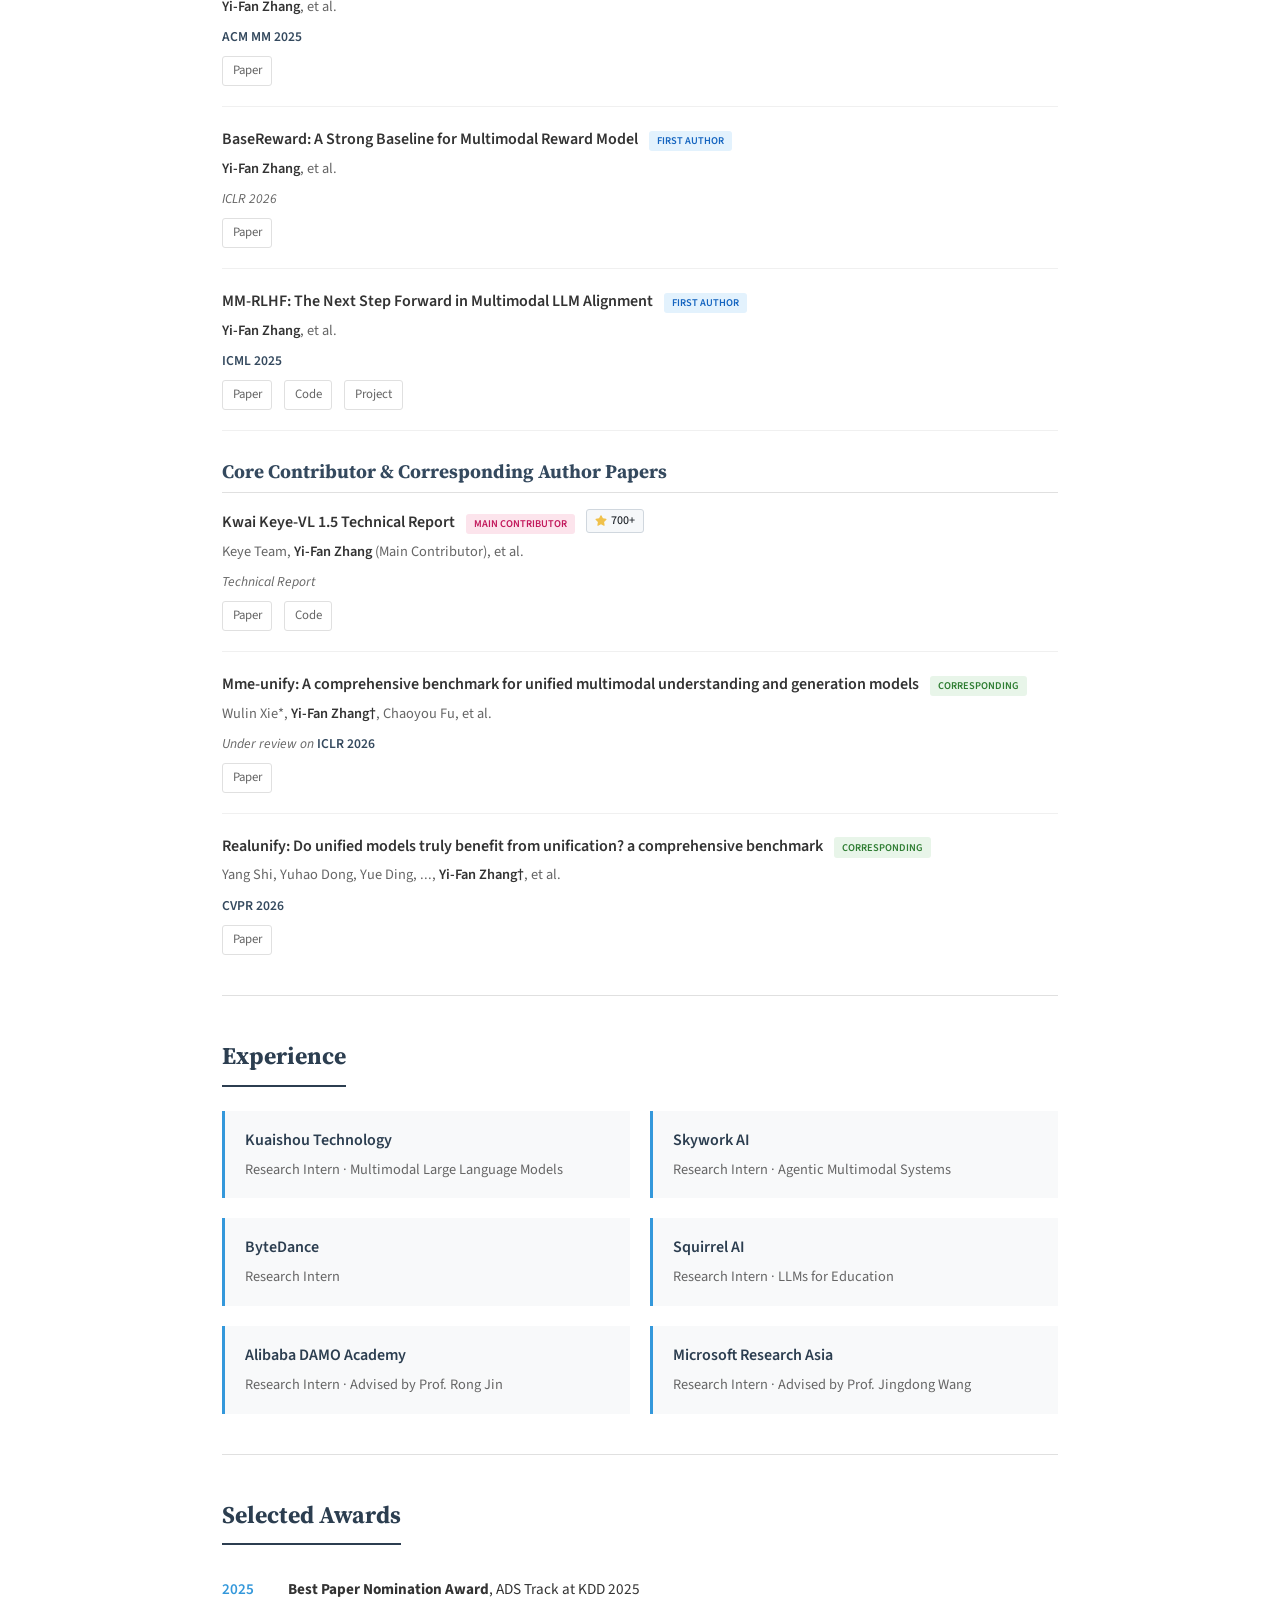
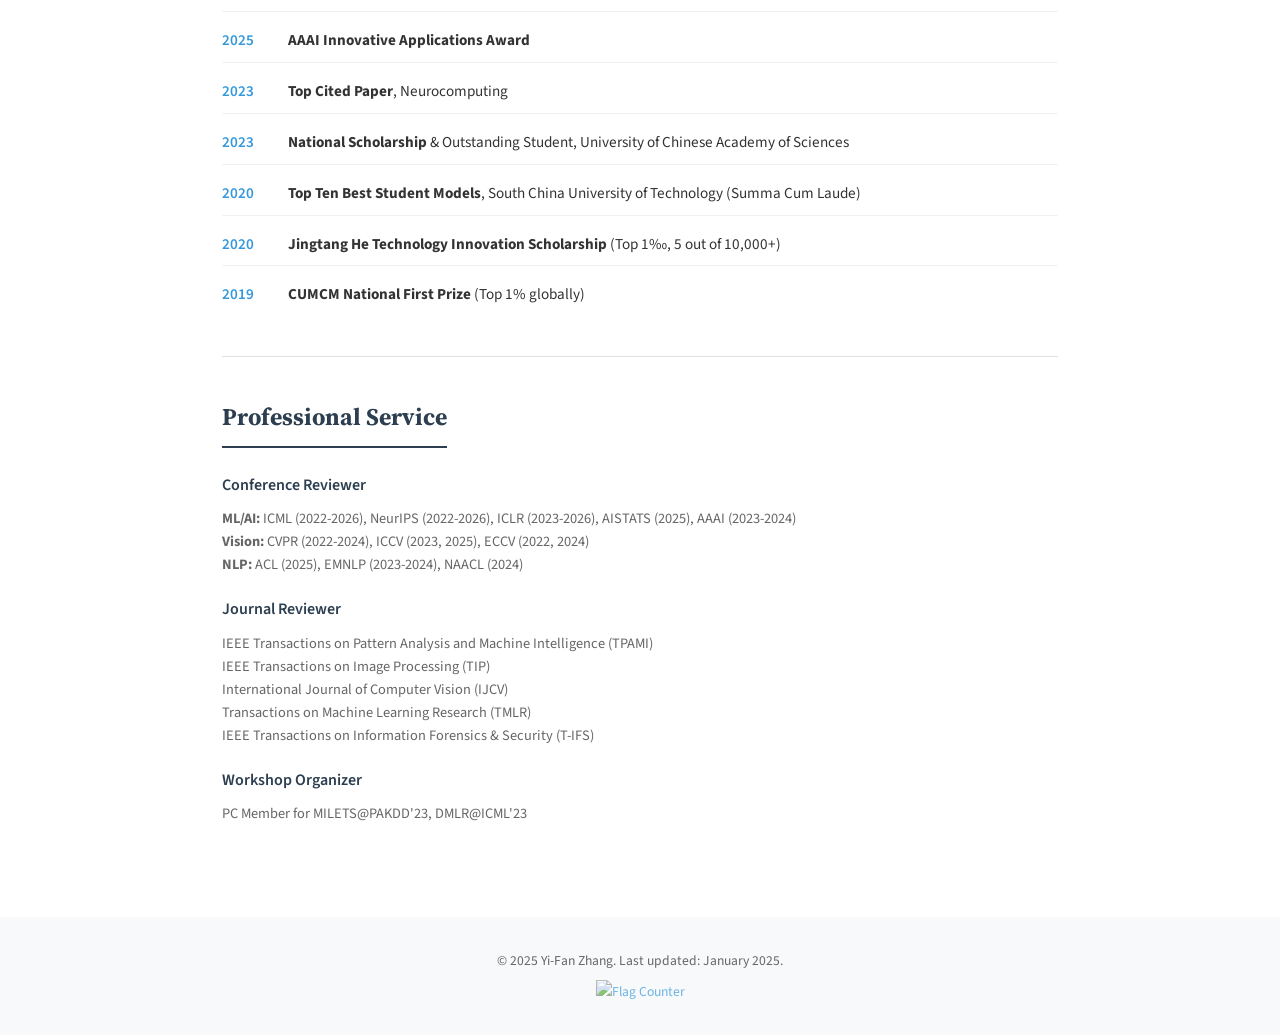
==== commit d619f226: "Update index.html" ====
--- a/index.html
+++ b/index.html
@@ -819,7 +819,7 @@
                 <div class="pub-authors">
                     Wulin Xie*, <span class="me">Yi-Fan Zhang†</span>,  Chaoyou Fu, et al.
                 </div>
-                <div class="pub-venue">Under review on <span class="venue-name">NeurIPS 2025</span></div>
+                <div class="pub-venue">Under review on <span class="venue-name">ICLR 2026</span></div>
                 <div class="pub-links">
                     <a href="https://arxiv.org/abs/2509.24897">Paper</a>
                 </div>
@@ -831,7 +831,7 @@
                     <span class="pub-badge corresponding">Corresponding</span>
                 </div>
                 <div class="pub-authors">
-                    Yang Shi, Yuhao Dong, Yue Ding, ... , <span class="me">Yi-Fan Zhang†</span>, et al.
+                    Yang Shi, Yuhao Dong, Yue Ding, ..., <span class="me">Yi-Fan Zhang†</span>, et al.
                 </div>
                 <div class="pub-venue"><span class="venue-name">CVPR 2026</span></div>
                 <div class="pub-links">
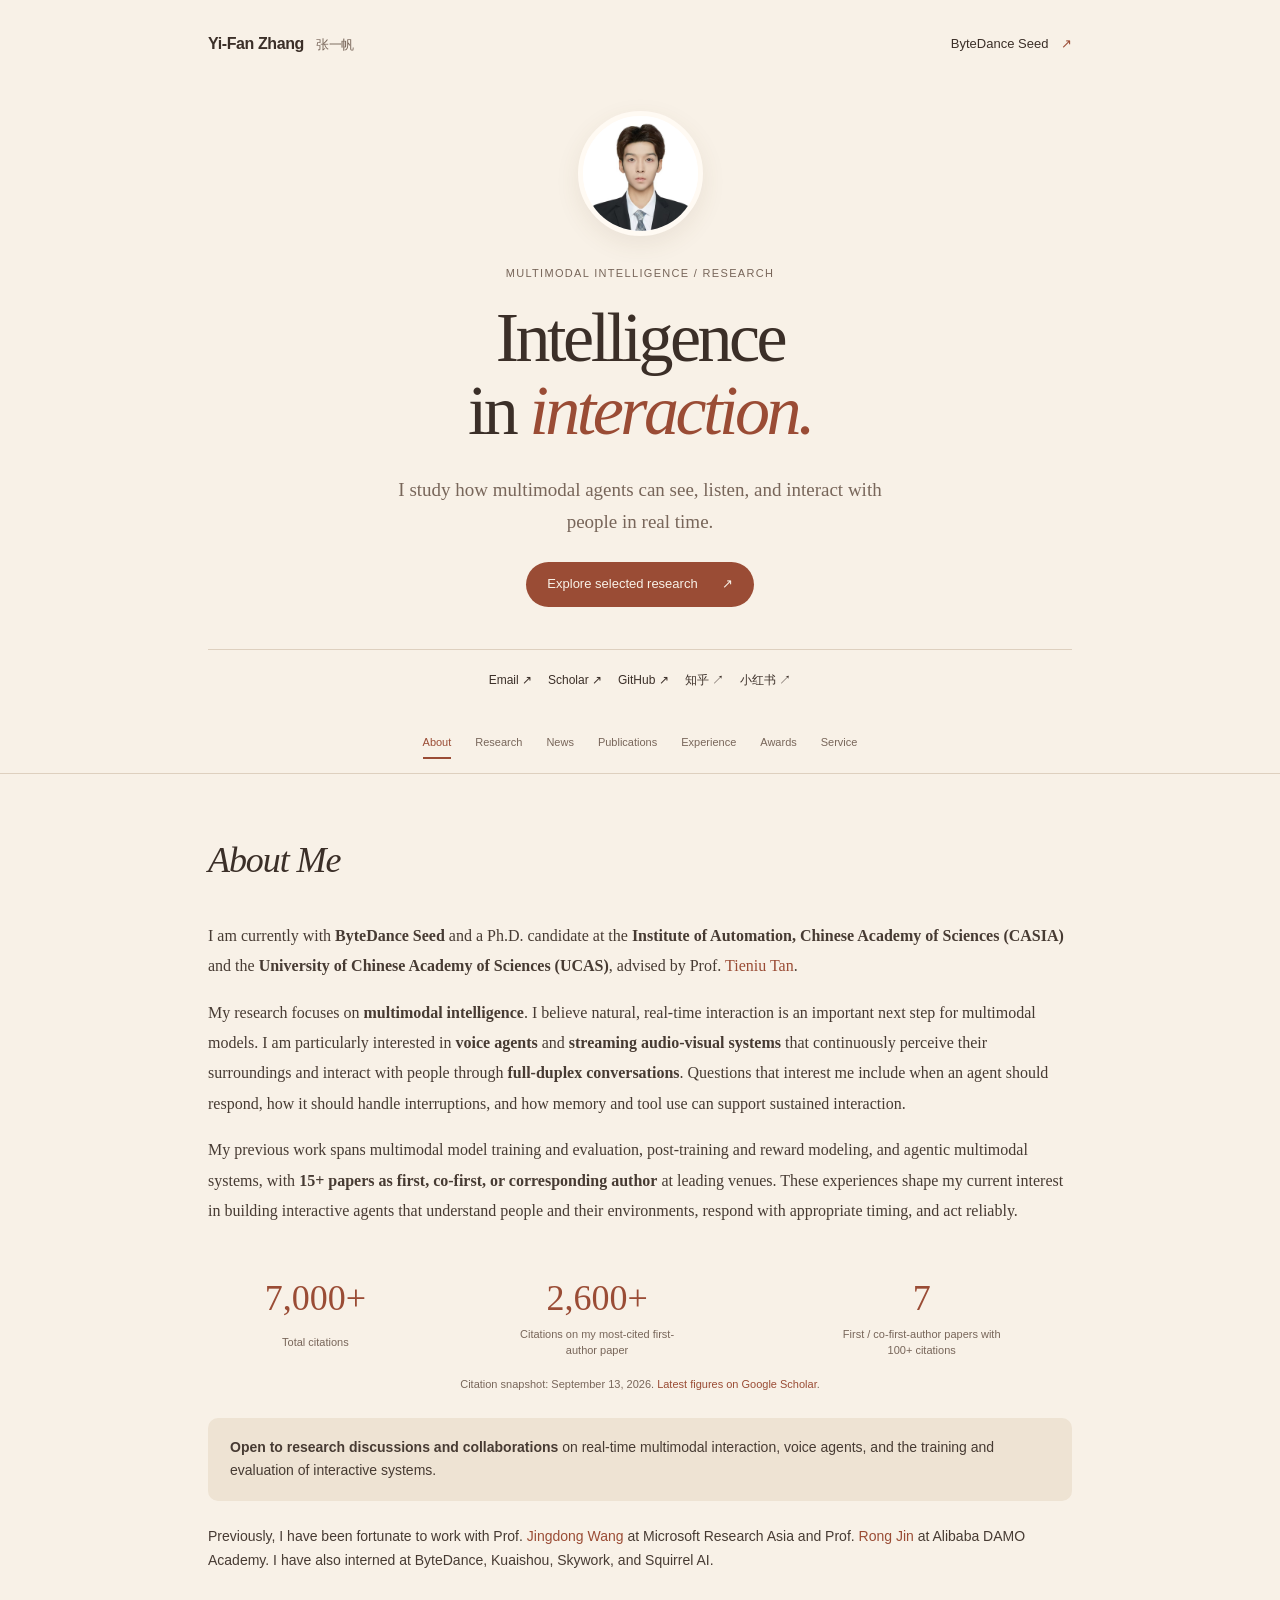
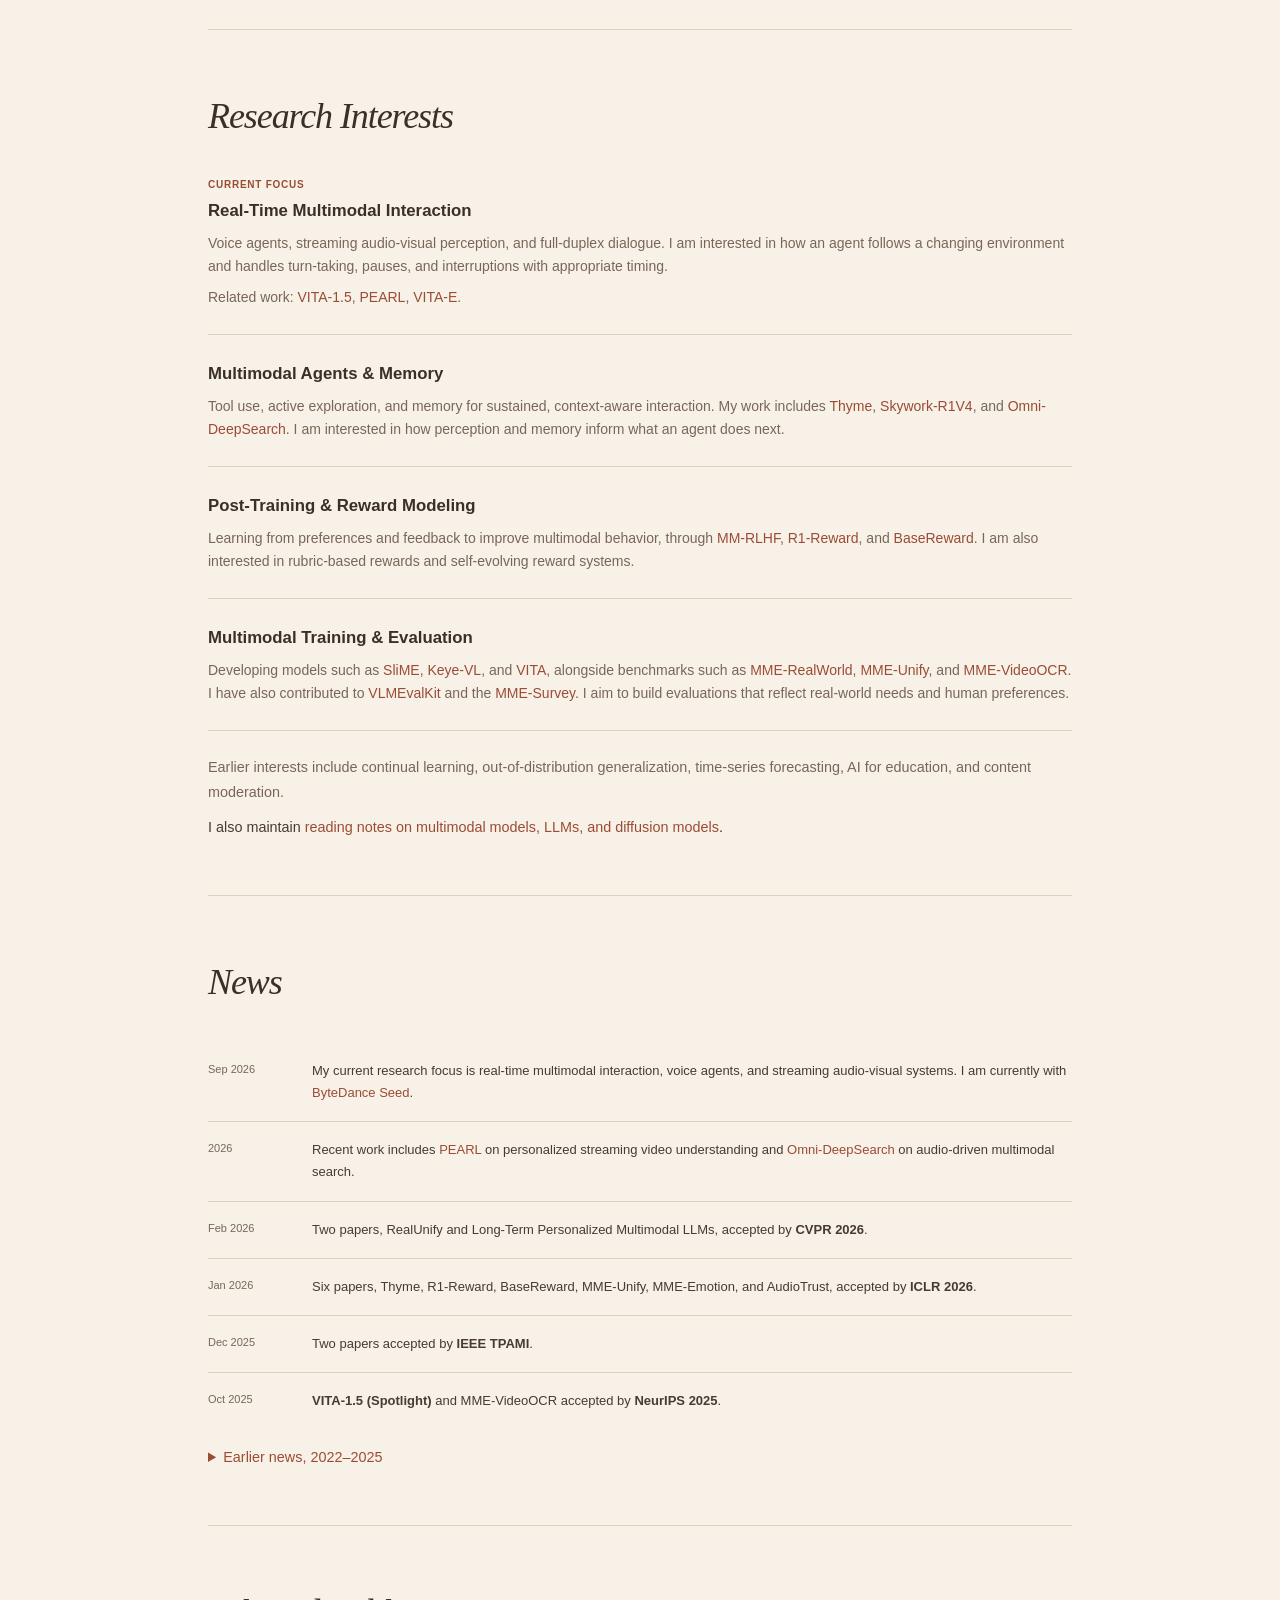
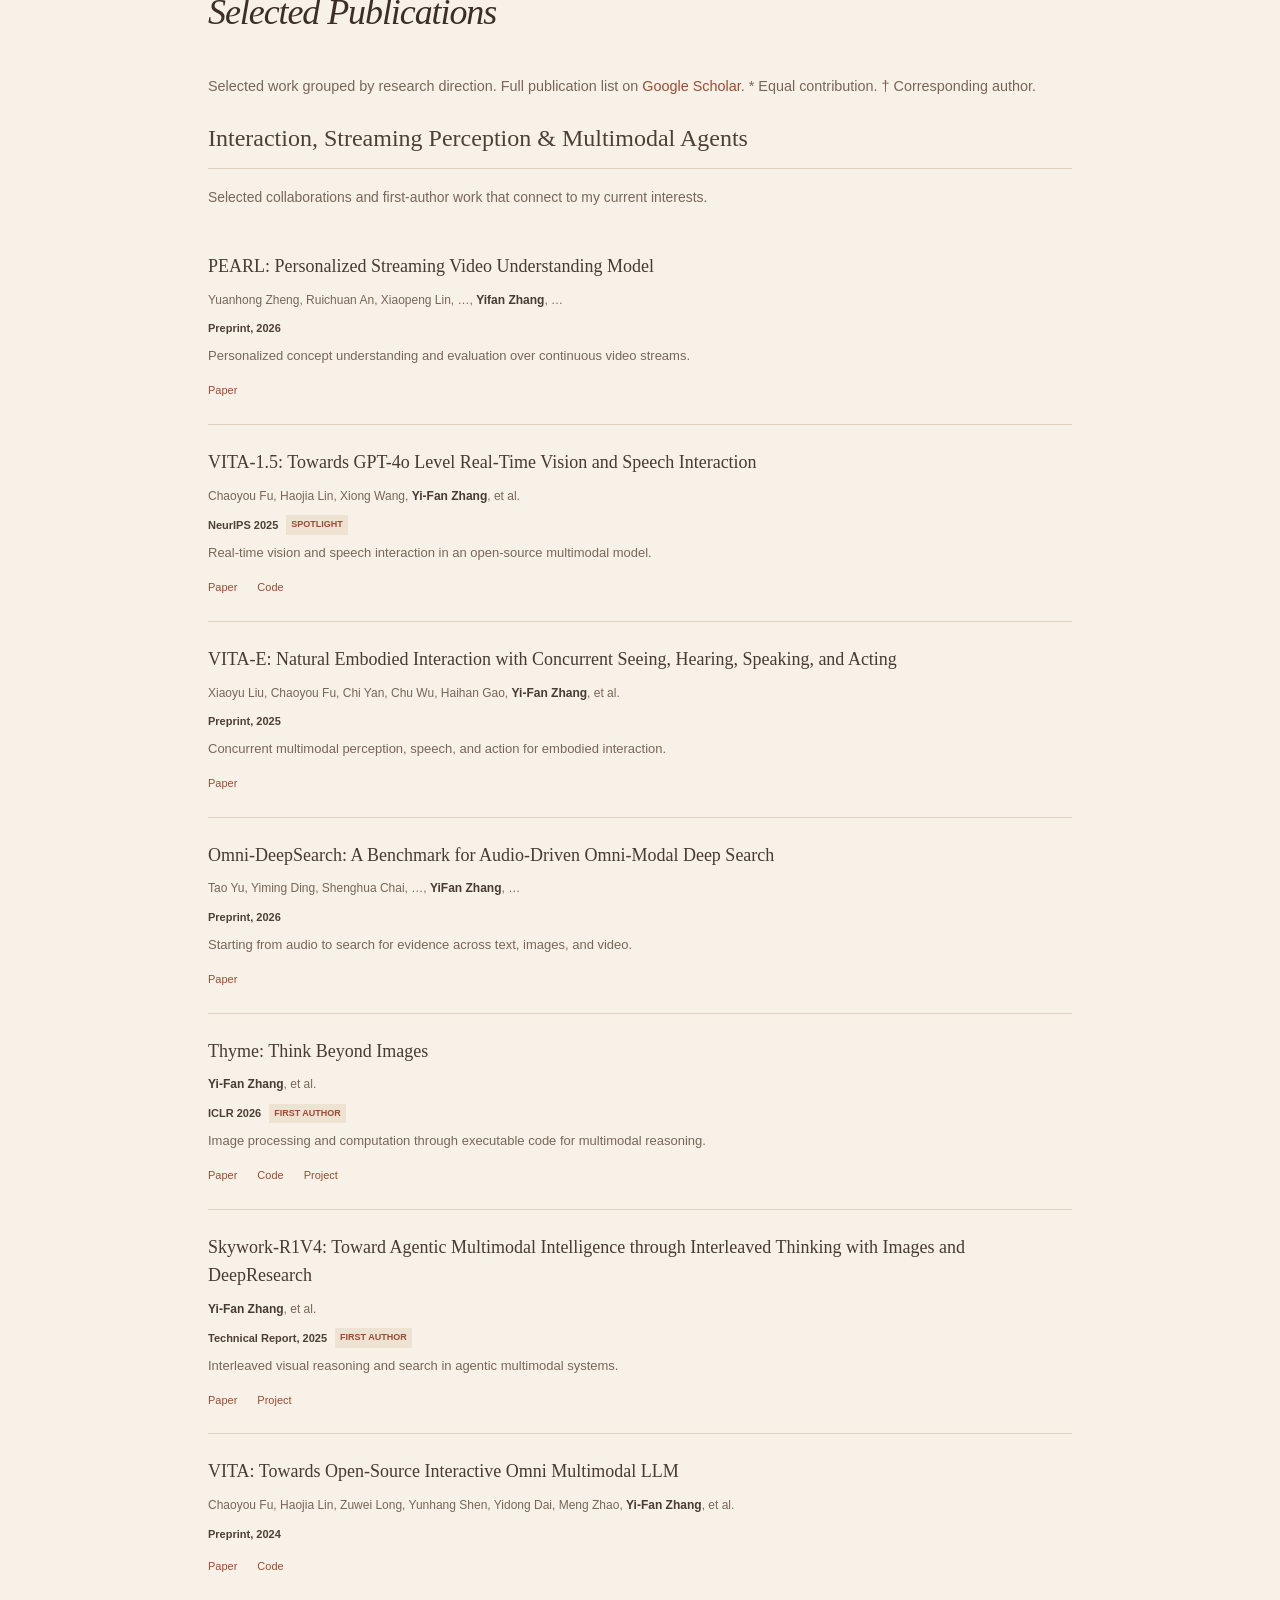
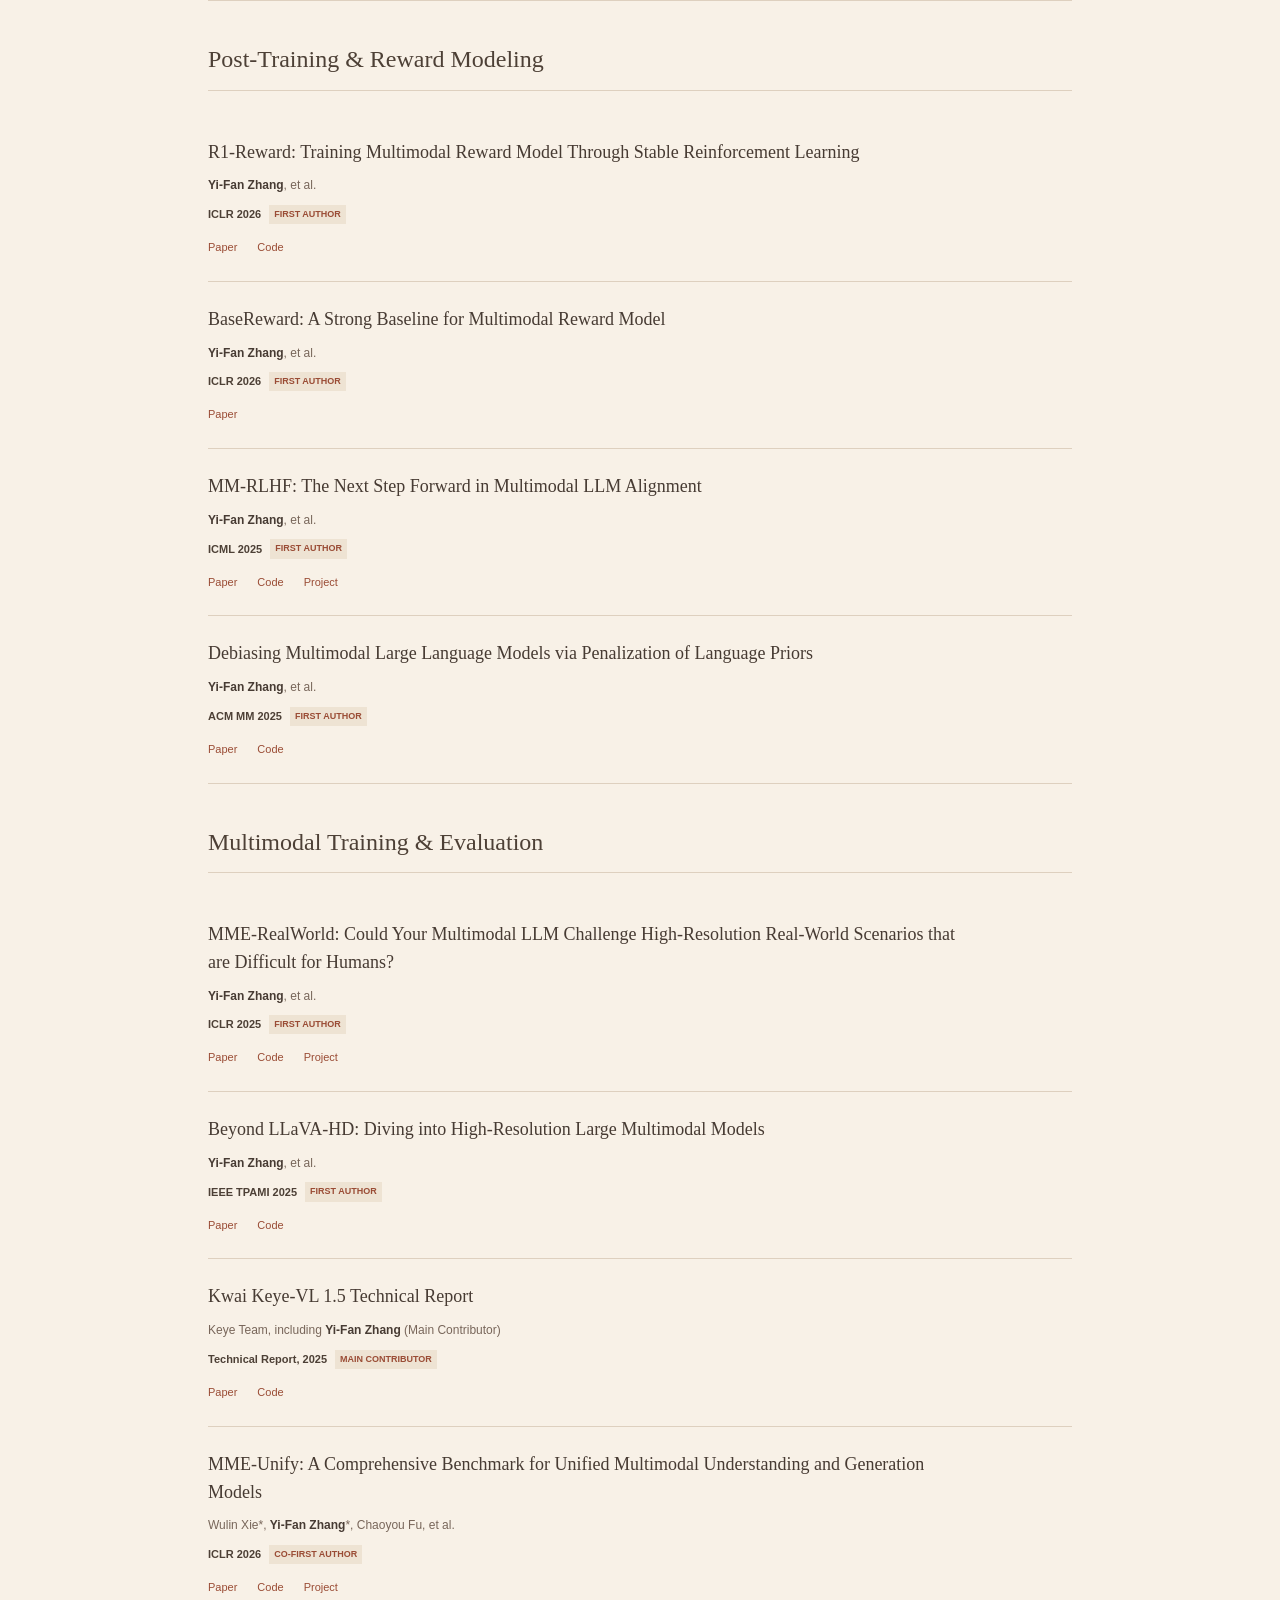
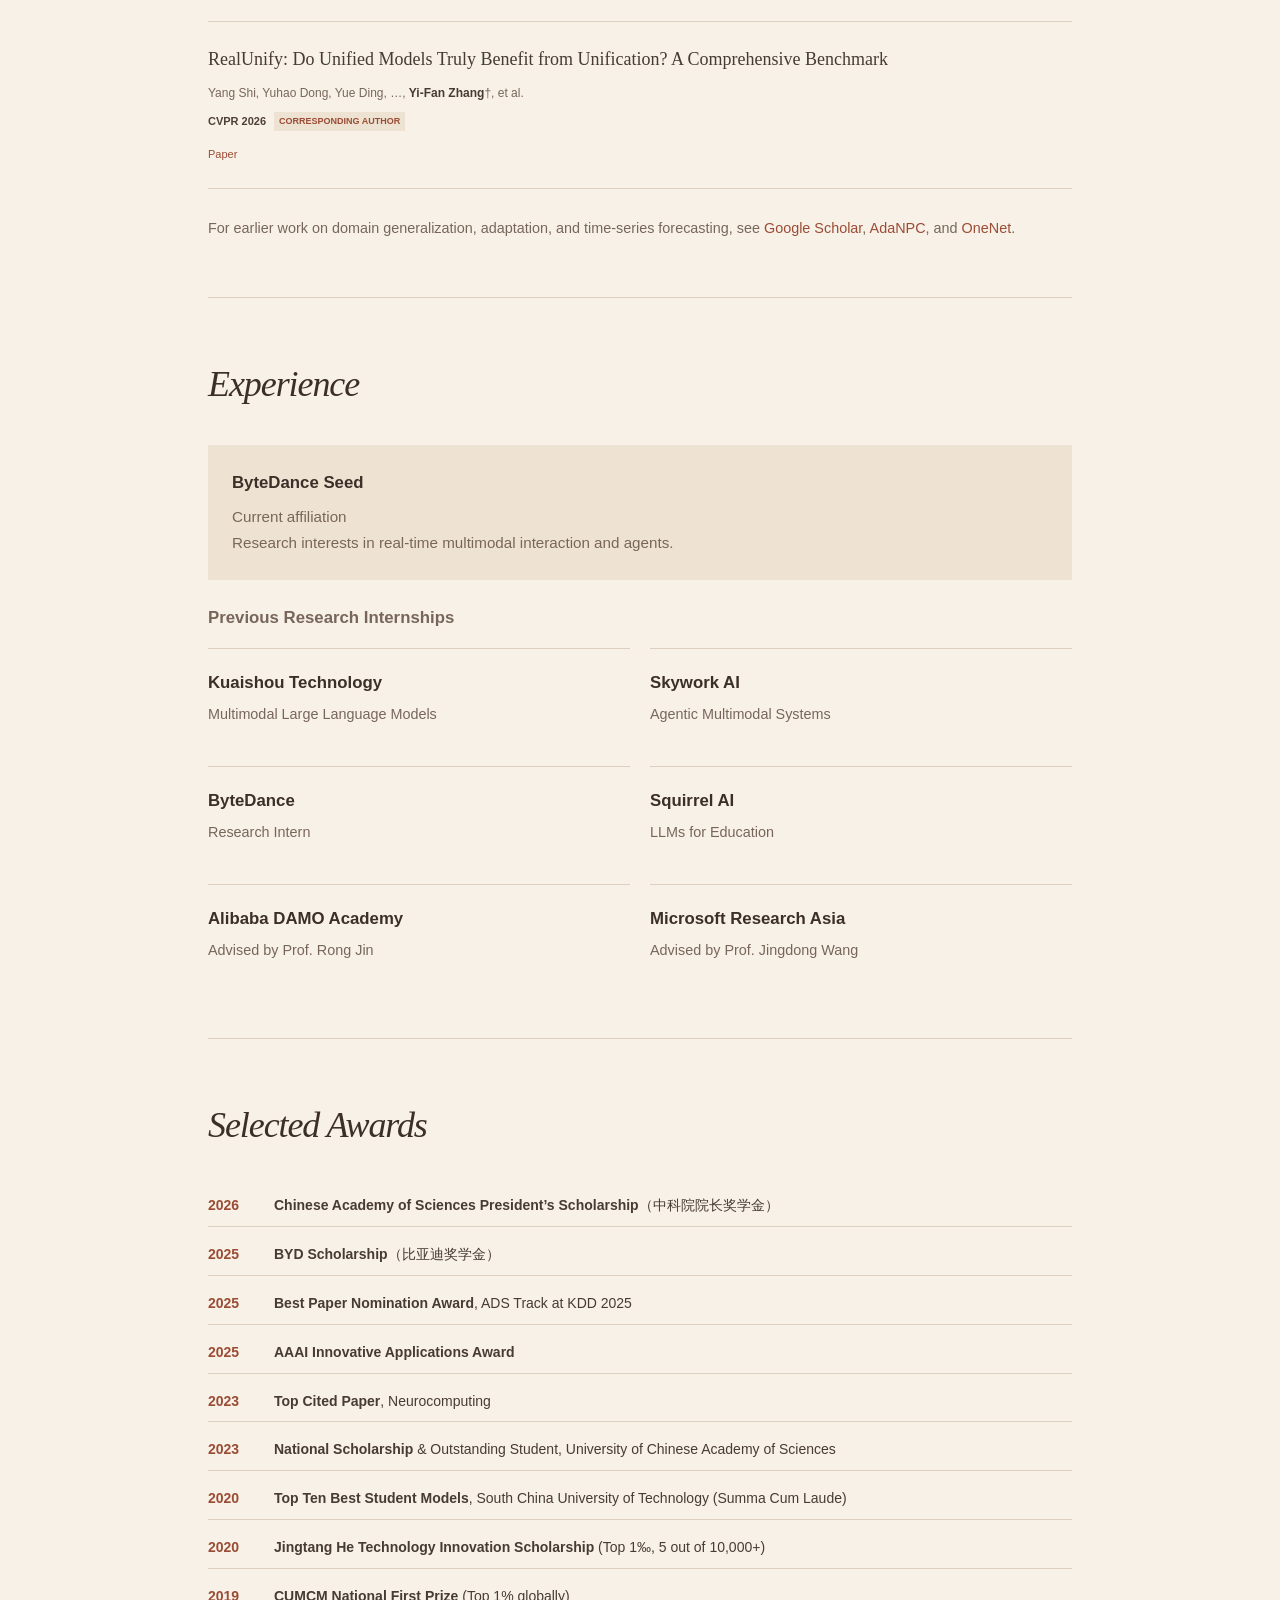
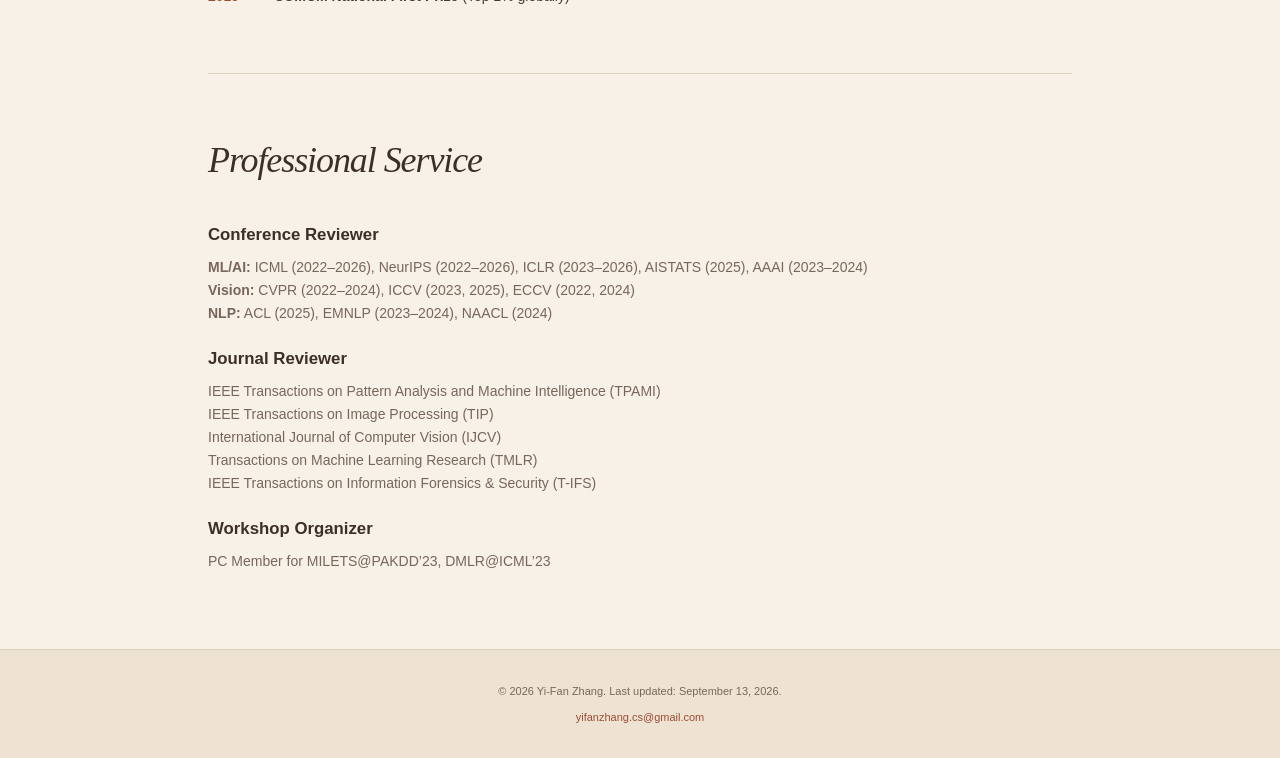
==== commit 190b6a93: "Refresh homepage with warm design and multimodal interaction focus" ====
--- a/index.html
+++ b/index.html
@@ -1,989 +1,294 @@
 <!DOCTYPE html>
 <html lang="en">
 <head>
-    <meta charset="UTF-8">
-    <meta name="viewport" content="width=device-width, initial-scale=1.0">
-    <title>Yi-Fan Zhang | PhD Student</title>
-    <link href="https://fonts.googleapis.com/css2?family=Source+Sans+Pro:wght@300;400;600;700&family=Source+Serif+Pro:wght@400;600;700&display=swap" rel="stylesheet">
-    <style>
-        :root {
-            --primary: #2c3e50;
-            --secondary: #34495e;
-            --accent: #3498db;
-            --text: #333333;
-            --text-light: #666666;
-            --bg: #ffffff;
-            --bg-alt: #f8f9fa;
-            --border: #e0e0e0;
-        }
-
-        * {
-            margin: 0;
-            padding: 0;
-            box-sizing: border-box;
-        }
-
-        body {
-            font-family: 'Source Sans Pro', -apple-system, BlinkMacSystemFont, sans-serif;
-            color: var(--text);
-            line-height: 1.7;
-            font-size: 16px;
-            background: var(--bg);
-        }
-
-        a {
-            color: var(--accent);
-            text-decoration: none;
-        }
-
-        a:hover {
-            text-decoration: underline;
-        }
-
-        .container {
-            max-width: 900px;
-            margin: 0 auto;
-            padding: 0 2rem;
-        }
-
-        /* Header */
-        header {
-            padding: 3rem 0;
-            border-bottom: 1px solid var(--border);
-        }
-
-        .header-content {
-            display: flex;
-            gap: 2.5rem;
-            align-items: flex-start;
-        }
-
-        .profile-photo {
-            width: 160px;
-            height: 160px;
-            border-radius: 8px;
-            object-fit: cover;
-            border: 1px solid var(--border);
-            flex-shrink: 0;
-        }
-
-        .header-text h1 {
-            font-family: 'Source Serif Pro', Georgia, serif;
-            font-size: 2rem;
-            font-weight: 700;
-            color: var(--primary);
-            margin-bottom: 0.5rem;
-        }
-
-        .header-text .subtitle {
-            font-size: 1.1rem;
-            color: var(--text-light);
-            margin-bottom: 1rem;
-        }
-
-        .header-text p {
-            font-size: 0.95rem;
-            color: var(--text-light);
-            margin-bottom: 0.75rem;
-        }
-
-        .contact-links {
-            display: flex;
-            flex-wrap: wrap;
-            gap: 1rem;
-            margin-top: 1rem;
-        }
-
-        .contact-links a {
-            display: inline-flex;
-            align-items: center;
-            gap: 0.35rem;
-            font-size: 0.9rem;
-            color: var(--text);
-            padding: 0.4rem 0.75rem;
-            border: 1px solid var(--border);
-            border-radius: 4px;
-            transition: all 0.2s;
-        }
-
-        .contact-links a:hover {
-            background: var(--bg-alt);
-            text-decoration: none;
-            border-color: var(--accent);
-        }
-
-        /* Navigation */
-        nav {
-            background: var(--bg-alt);
-            border-bottom: 1px solid var(--border);
-            position: sticky;
-            top: 0;
-            z-index: 100;
-        }
-
-        nav ul {
-            list-style: none;
-            display: flex;
-            gap: 0.5rem;
-            padding: 0.75rem 0;
-            flex-wrap: wrap;
-        }
-
-        nav a {
-            display: block;
-            padding: 0.5rem 1rem;
-            color: var(--text);
-            font-size: 0.9rem;
-            font-weight: 600;
-            border-radius: 4px;
-            transition: all 0.2s;
-        }
-
-        nav a:hover,
-        nav a.active {
-            background: var(--primary);
-            color: white;
-            text-decoration: none;
-        }
-
-        /* Sections */
-        section {
-            padding: 2.5rem 0;
-            border-bottom: 1px solid var(--border);
-        }
-
-        section:last-of-type {
-            border-bottom: none;
-        }
-
-        h2 {
-            font-family: 'Source Serif Pro', Georgia, serif;
-            font-size: 1.5rem;
-            font-weight: 700;
-            color: var(--primary);
-            margin-bottom: 1.5rem;
-            padding-bottom: 0.5rem;
-            border-bottom: 2px solid var(--primary);
-            display: inline-block;
-        }
-
-        h3 {
-            font-size: 1.1rem;
-            font-weight: 600;
-            color: var(--primary);
-            margin-bottom: 0.5rem;
-        }
-
-        /* About Section */
-        .about-content {
-            font-size: 1rem;
-            line-height: 1.8;
-        }
-
-        .about-content p {
-            margin-bottom: 1rem;
-        }
-
-        .highlight-box {
-            background: var(--bg-alt);
-            border-left: 3px solid var(--accent);
-            padding: 1rem 1.25rem;
-            margin: 1.5rem 0;
-            font-size: 0.95rem;
-        }
-
-        /* Research Interests */
-        .research-list {
-            display: grid;
-            gap: 1.25rem;
-        }
-
-        .research-item {
-            padding-left: 1.25rem;
-            border-left: 2px solid var(--border);
-        }
-
-        .research-item h3 {
-            margin-bottom: 0.35rem;
-        }
-
-        .research-item p {
-            font-size: 0.9rem;
-            color: var(--text-light);
-            line-height: 1.6;
-        }
-
-        /* Publications */
-        .pub-year {
-            font-family: 'Source Serif Pro', Georgia, serif;
-            font-size: 1.2rem;
-            font-weight: 700;
-            color: var(--secondary);
-            margin: 1.5rem 0 1rem;
-            padding-bottom: 0.25rem;
-            border-bottom: 1px solid var(--border);
-        }
-
-        .pub-year:first-of-type {
-            margin-top: 0;
-        }
-
-        .pub-item {
-            margin-bottom: 1.25rem;
-            padding-bottom: 1.25rem;
-            border-bottom: 1px solid #f0f0f0;
-        }
-
-        .pub-item:last-child {
-            border-bottom: none;
-            margin-bottom: 0;
-            padding-bottom: 0;
-        }
-
-        .pub-title {
-            font-weight: 600;
-            color: var(--text);
-            font-size: 1rem;
-            line-height: 1.5;
-        }
-
-        .pub-title a {
-            color: var(--text);
-        }
-
-        .pub-title a:hover {
-            color: var(--accent);
-        }
-
-        .pub-authors {
-            font-size: 0.9rem;
-            color: var(--text-light);
-            margin: 0.35rem 0;
-        }
-
-        .pub-authors .me {
-            font-weight: 600;
-            color: var(--text);
-        }
-
-        .pub-venue {
-            font-size: 0.85rem;
-            color: var(--text-light);
-            font-style: italic;
-        }
-
-        .pub-venue .venue-name {
-            font-weight: 600;
-            color: var(--secondary);
-            font-style: normal;
-        }
-
-        .pub-links {
-            margin-top: 0.5rem;
-            display: flex;
-            gap: 0.75rem;
-            flex-wrap: wrap;
-        }
-
-        .pub-links a {
-            font-size: 0.8rem;
-            padding: 0.2rem 0.6rem;
-            border: 1px solid var(--border);
-            border-radius: 3px;
-            color: var(--text-light);
-        }
-
-        .pub-links a:hover {
-            background: var(--accent);
-            color: white;
-            border-color: var(--accent);
-            text-decoration: none;
-        }
-
-        /* Publication badges */
-        .pub-badge {
-            display: inline-block;
-            font-size: 0.65rem;
-            font-weight: 600;
-            padding: 0.15rem 0.5rem;
-            border-radius: 3px;
-            margin-left: 0.5rem;
-            text-transform: uppercase;
-            background: #e3f2fd;
-            color: #1565c0;
-        }
-
-        .pub-badge.oral {
-            background: #fff3cd;
-            color: #856404;
-        }
-
-        .pub-badge.spotlight {
-            background: #d4edda;
-            color: #155724;
-        }
-
-        .pub-badge.award {
-            background: #f8d7da;
-            color: #721c24;
-        }
-
-        .pub-badge.corresponding {
-            background: #e8f5e9;
-            color: #2e7d32;
-        }
-
-        .pub-badge.core {
-            background: #fce4ec;
-            color: #c2185b;
-        }
-
-        /* GitHub Stars Badge */
-        .github-stars {
-            display: inline-flex;
-            align-items: center;
-            gap: 0.25rem;
-            font-size: 0.75rem;
-            padding: 0.15rem 0.5rem;
-            background: #f6f8fa;
-            border: 1px solid #d0d7de;
-            border-radius: 3px;
-            color: #24292f;
-            margin-left: 0.5rem;
-            font-weight: 500;
-        }
-
-        .github-stars svg {
-            width: 12px;
-            height: 12px;
-            fill: #f0c14b;
-        }
-
-        /* News */
-        .news-list {
-            max-height: 400px;
-            overflow-y: auto;
-        }
-
-        .news-item {
-            display: flex;
-            gap: 1rem;
-            padding: 0.75rem 0;
-            border-bottom: 1px solid #f0f0f0;
-            font-size: 0.9rem;
-        }
-
-        .news-item:last-child {
-            border-bottom: none;
-        }
-
-        .news-date {
-            color: var(--text-light);
-            font-size: 0.85rem;
-            white-space: nowrap;
-            min-width: 85px;
-        }
-
-        .news-content {
-            color: var(--text);
-        }
-
-        /* Experience */
-        .exp-list-simple {
-            display: grid;
-            grid-template-columns: repeat(2, 1fr);
-            gap: 1.25rem;
-        }
-
-        .exp-item-simple {
-            padding: 1rem 1.25rem;
-            border-left: 3px solid var(--accent);
-            background: var(--bg-alt);
-        }
-
-        .exp-item-simple h3 {
-            font-size: 1rem;
-            margin-bottom: 0.25rem;
-        }
-
-        .exp-item-simple p {
-            font-size: 0.9rem;
-            color: var(--text-light);
-            margin: 0;
-        }
-
-        /* Service */
-        .service-category {
-            margin-bottom: 1.25rem;
-        }
-
-        .service-category h3 {
-            font-size: 1rem;
-            margin-bottom: 0.5rem;
-        }
-
-        .service-category p {
-            font-size: 0.9rem;
-            color: var(--text-light);
-            line-height: 1.6;
-        }
-
-        /* Awards */
-        .awards-list {
-            display: grid;
-            gap: 0.5rem;
-        }
-
-        .award-item {
-            display: flex;
-            gap: 1rem;
-            font-size: 0.95rem;
-            padding: 0.5rem 0;
-            border-bottom: 1px solid #f0f0f0;
-        }
-
-        .award-item:last-child {
-            border-bottom: none;
-        }
-
-        .award-year {
-            color: var(--accent);
-            font-weight: 600;
-            min-width: 50px;
-        }
-
-        /* Footer */
-        footer {
-            padding: 2rem 0;
-            text-align: center;
-            color: var(--text-light);
-            font-size: 0.85rem;
-            background: var(--bg-alt);
-            margin-top: 2rem;
-        }
-
-        /* Responsive */
-        @media (max-width: 768px) {
-            .header-content {
-                flex-direction: column;
-                align-items: center;
-                text-align: center;
-            }
-
-            .contact-links {
-                justify-content: center;
-            }
-
-            nav ul {
-                justify-content: center;
-            }
-
-            .exp-list-simple {
-                grid-template-columns: 1fr;
-            }
-        }
-    </style>
+  <meta charset="UTF-8">
+  <meta name="viewport" content="width=device-width, initial-scale=1.0">
+  <meta name="description" content="Yi-Fan Zhang, ByteDance Seed and CASIA / UCAS. Research on real-time multimodal interaction, voice agents, streaming audio-visual systems, and multimodal training and evaluation.">
+  <meta name="theme-color" content="#f8f1e7">
+  <title>Yi-Fan Zhang | Multimodal Interaction &amp; Agents</title>
+  <link rel="preconnect" href="https://fonts.googleapis.com">
+  <link rel="preconnect" href="https://fonts.gstatic.com" crossorigin>
+  <link href="https://fonts.googleapis.com/css2?family=Source+Sans+Pro:wght@300;400;600;700&amp;family=Source+Serif+Pro:wght@400;600;700&amp;display=swap" rel="stylesheet">
+  <link rel="stylesheet" href="styles.css">
+  <link rel="stylesheet" href="designs.css">
+  <script src="app.js" defer></script>
 </head>
-<body>
-    <div class="container">
-        <!-- Header -->
-        <header>
-            <div class="header-content">
-                <img src="photo.jpg" alt="Yi-Fan Zhang" class="profile-photo">
-                <div class="header-text">
-                    <h1>Yi-Fan Zhang (张一帆)</h1>
-                    <div class="subtitle">PhD Candidate, University of Chinese Academy of Sciences</div>
-                    <p>State Key Laboratory of Pattern Recognition</p>
-                    <p>Advised by Prof. <a href="http://people.ucas.ac.cn/~tantieniu">Tieniu Tan</a></p>
-                    <div class="contact-links">
-                        <a href="yifanzhang.cs@gmail.com">📧 Email</a>
-                        <a href="https://scholar.google.com/citations?user=lUnt8X4AAAAJ">📚 Google Scholar</a>
-                        <a href="https://github.com/yfzhang114">💻 GitHub</a>
-                        <!-- <a href="https://twitter.com/yfzhang114">🐦 Twitter</a> -->
-                        <a href="https://www.xiaohongshu.com/user/profile/606aa8130000000001005c1e">📕 小红书</a>
-                        <a href="https://www.zhihu.com/people/zyf-98-4">🪪 知乎</a>
-                    </div>
-                </div>
-            </div>
-        </header>
+<body data-design="warm">
+  <a class="skip-link" href="#main">Skip to content</a>
+  <header class="design-header container">
+  <div class="identity-bar"><a class="wordmark" href="#about">Yi-Fan Zhang <span lang="zh">张一帆</span></a><a class="current-team" href="https://seed.bytedance.com/en/">ByteDance Seed <span aria-hidden="true">↗</span></a></div>
+  <div class="hero-layout">
+    <div class="hero-copy">
+      <p class="hero-kicker">Multimodal intelligence / Research</p>
+      <h1>Intelligence<br>in <em>interaction.</em></h1>
+      <p class="hero-description">I study how multimodal agents can see, listen, and interact with people in real time.</p>
+      <a class="hero-work" href="#publications">Explore selected research <span aria-hidden="true">↗</span></a>
     </div>
-
-    <!-- Navigation -->
-    <nav>
-        <div class="container">
-            <ul>
-                <li><a href="#about" class="active">About</a></li>
-                <li><a href="#research">Research</a></li>
-                <li><a href="#news">News</a></li>
-                <li><a href="#publications">Publications</a></li>
-                <li><a href="#experience">Experience</a></li>
-                <li><a href="#awards">Awards</a></li>
-                <li><a href="#service">Service</a></li>
-            </ul>
-        </div>
-    </nav>
-
-    <div class="container">
-        <!-- About -->
-        <section id="about">
-            <h2>About Me</h2>
-            <div class="about-content">
-                <p>
-                    I am a final-year PhD student at the State Key Laboratory of Pattern Recognition, University of Chinese Academy of Sciences. My research focuses on <strong>training and evaluation of multimodal large language models (MLLMs)</strong>. Recently, I am particularly interested in building <strong>agentic MLLMs with infinite context length and unlimited exploration space</strong>, as well as developing <strong>advanced memory management mechanisms</strong> to enhance the perception capabilities of MLLMs.
-                </p>
-                <p>
-                    I have published <strong>15+ papers</strong> as first author / co-first author / corresponding author at top-tier venues, with <strong>4,500+ citations</strong> in total and <strong>2,100+ citations</strong> for my most cited first-author work.
-                </p>
-                <p>
-                    Previously, I have been fortunate to work with Prof. <a href="https://jingdongwang2017.github.io/">Jingdong Wang</a> at Microsoft Research Asia and Prof. <a href="https://scholar.google.com/citations?user=CS5uNscAAAAJ">Rong Jin</a> at Alibaba DAMO Academy. I have also interned at ByteDance, Kuaishou, Skywork, and Squirrel AI.
-                </p>
-                <div class="highlight-box">
-                    <strong>I am actively seeking research positions in both industry and academia.</strong> If you are interested in collaboration, internship opportunities, or research discussions, please feel free to reach out.
-                </div>
-            </div>
-        </section>
-
-        <!-- Research Interests -->
-        <section id="research">
-            <h2>Research Interests</h2>
-            <div class="research-list">
-                <div class="research-item">
-                    <h3>Multimodal Model Training</h3>
-                    <p>
-                        Developing vision-language models (<a href="https://github.com/yfzhang114/SliME">SliME (150+ ⭐)</a>, <a href="https://github.com/Kwai-Keye/Keye">Keye-VL (700+ ⭐)</a>), omni-modal MLLMs (<a href="https://github.com/VITA-MLLM/VITA">VITA (3k+ ⭐)</a>), and agentic systems (<a href="https://thyme-vl.github.io/">Thyme (500+ ⭐)</a>, <a href="https://skywork-r1v4.netlify.app/">Skywork R1V4 (3k+ ⭐)</a>). I believe that the agentic capabilities of MLLMs are directly tied to their perception abilities.
-                    </p>
-                </div>
-                <div class="research-item">
-                    <h3>Model Evaluation</h3>
-                    <p>
-                        Building comprehensive evaluation frameworks including <a href="https://mme-realworld.github.io/">MME-RealWorld (30k+ Download)</a>, <a href="https://mme-unify.github.io/">MME-Unify (5k+ Download)</a>, <a href="https://github.com/FrankYang-17/MME-VideoOCR">MME-VideoOCR</a>, <a href="https://arxiv.org/abs/2411.15296">MME-Survey</a>, and <a href="https://github.com/open-compass/VLMEvalKit">VLMEvalKit</a> (3k+ ⭐). I am always pursuing benchmarks that truly align with human preferences and reflect real-world needs.
-                    </p>
-                </div>
-                <div class="research-item">
-                    <h3>Post-Training & Reward Modeling</h3>
-                    <p>
-                        Developing alignment techniques for MLLMs through <a href="https://mm-rlhf.github.io/">MM-RLHF (200 ⭐)</a>, <a href="https://github.com/yfzhang114/r1_reward">R1-Reward (250+ ⭐)</a>, <a href="https://arxiv.org/abs/2509.16127">BaseReward</a>, and contributing to the <a href="https://arxiv.org/abs/2503.14504">MLLM Alignment Survey</a>. Recently, I am more interested in rubric-based rewards and self-evolving reward systems.
-                    </p>
-                </div>
-                <div class="research-item">
-                    <h3>Applications & ML Systems</h3>
-                    <p>
-                        Applying MLLMs to practical domains including time-series forecasting, AI for education, and content moderation. I am also interested in continual learning, out-of-distribution generalization, and other ML system challenges.
-                    </p>
-                </div>
-            </div>
-        </section>
-
-        <!-- News -->
-        <section id="news">
-            <h2>News</h2>
-            <div class="news-list">
-                <div class="news-item">
-                    <span class="news-date">Fed 2026</span>
-                    <span class="news-content">🎉 Two papers (RealUnify, Long-Term Personalized Multimodal LLMs) are accepted by <strong>CVPR</strong> </span>
-                </div>
-                <div class="news-item">
-                    <span class="news-date">Jan 2026</span>
-                    <span class="news-content">🎉 Six papers (Thyme, R1-Reward, BaseReward, MME-Unify, MME-Emotion, Audiotrust) are accepted by <strong>ICLR</strong> </span>
-                </div>
-                <div class="news-item">
-                    <span class="news-date">Dec 2025</span>
-                    <span class="news-content">🎉 Two papers accepted by <strong>IEEE T-PAMI</strong> (IF: 18.6)!</span>
-                </div>
-                <div class="news-item">
-                    <span class="news-date">Oct 2025</span>
-                    <span class="news-content">🎉 VITA 1.5 (Spotlight) and MME-VideoOCR accepted by <strong>NeurIPS 2025</strong>!</span>
-                </div>
-                <div class="news-item">
-                    <span class="news-date">Sep 2025</span>
-                    <span class="news-content">🚀 Released <a href="https://thyme-vl.github.io/">Thyme</a> - thinking beyond images with executable code generation.</span>
-                </div>
-                <div class="news-item">
-                    <span class="news-date">Jul 2025</span>
-                    <span class="news-content">🚀 Released <a href="https://github.com/Kwai-Keye/Keye">Kwai Keye-VL</a>, a cutting-edge MLLM by Kuaishou.</span>
-                </div>
-                <div class="news-item">
-                    <span class="news-date">May 2025</span>
-                    <span class="news-content">🎉 <a href="https://mm-rlhf.github.io/">MM-RLHF</a> and <a href="https://arxiv.org/abs/2502.01943">DAMO</a> accepted by <strong>ICML 2025</strong>!</span>
-                </div>
-                <div class="news-item">
-                    <span class="news-date">May 2025</span>
-                    <span class="news-content">🚀 Released <a href="https://github.com/yfzhang114/r1_reward">R1-Reward</a> for multimodal reward modeling.</span>
-                </div>
-                <div class="news-item">
-                    <span class="news-date">Apr 2025</span>
-                    <span class="news-content">🚀 Released <a href="https://mme-unify.github.io/">MME-Unify</a> benchmark for unified multimodal models.</span>
-                </div>
-                <div class="news-item">
-                    <span class="news-date">Feb 2025</span>
-                    <span class="news-content">🚀 Released <a href="https://github.com/yfzhang114/MM-RLHF">MM-RLHF</a> dataset with 120K human preference annotations.</span>
-                </div>
-                <div class="news-item">
-                    <span class="news-date">Jan 2025</span>
-                    <span class="news-content">🎉 <a href="https://mme-realworld.github.io/">MME-RealWorld</a> accepted by <strong>ICLR 2025</strong>!</span>
-                </div>
-                <div class="news-item">
-                    <span class="news-date">Jun 2024</span>
-                    <span class="news-content">🚀 Released <a href="https://github.com/yfzhang114/SliME">SliME</a> - Beyond LLaVA-HD for High-Resolution MLLMs.</span>
-                </div>
-                <div class="news-item">
-                    <span class="news-date">Mar 2024</span>
-                    <span class="news-content">🎉 Two papers on ICL and symbolic reasoning accepted by <strong>NAACL 2024</strong>!</span>
-                </div>
-                <div class="news-item">
-                    <span class="news-date">Oct 2023</span>
-                    <span class="news-content">🎉 <a href="https://github.com/yfzhang114/OneNet">OneNet</a> accepted by <strong>NeurIPS 2023</strong>.</span>
-                </div>
-                <div class="news-item">
-                    <span class="news-date">May 2023</span>
-                    <span class="news-content">🎉 AdaNPC accepted by <strong>ICML 2023</strong>, DRM accepted by <strong>KDD 2023</strong>.</span>
-                </div>
-                <div class="news-item">
-                    <span class="news-date">Jan 2023</span>
-                    <span class="news-content">🎉 Environment Label Smoothing accepted by <strong>ICLR 2023</strong>.</span>
-                </div>
-                <div class="news-item">
-                    <span class="news-date">Apr 2022</span>
-                    <span class="news-content">🎉 DDG selected for <strong>CVPR 2022 Oral</strong> presentation.</span>
-                </div>
-            </div>
-        </section>
-
-        <!-- Publications -->
-        <section id="publications">
-            <h2>Selected Publications</h2>
-            <p style="margin-bottom: 1.5rem; color: var(--text-light); font-size: 0.9rem;">
-                Full list available on <a href="https://scholar.google.com/citations?user=lUnt8X4AAAAJ">Google Scholar</a>. (* denotes equal contribution, † denotes corresponding author)
-            </p>
-
-            <div class="pub-year">First Author Papers</div>
-
-            <div class="pub-item">
-                <div class="pub-title">
-                    <a href="https://mme-realworld.github.io/">MME-RealWorld: Could Your Multimodal LLM Challenge High-Resolution Real-World Scenarios that are Difficult for Humans?</a>
-                    <span class="pub-badge">First Author</span>
-                </div>
-                <div class="pub-authors">
-                    <span class="me">Yi-Fan Zhang</span>, et al.
-                </div>
-                <div class="pub-venue"><span class="venue-name">ICLR 2025</span></div>
-                <div class="pub-links">
-                    <a href="#">Paper</a>
-                    <a href="#">Code</a>
-                    <a href="https://mme-realworld.github.io/">Project</a>
-                </div>
-            </div>
-
-            <div class="pub-item">
-                <div class="pub-title">
-                    <a href="https://skywork-r1v4.netlify.app/">Skywork-R1V4: Toward Agentic Multimodal Intelligence through Interleaved Thinking with Images and DeepResearch</a>
-                    <span class="pub-badge">First Author</span>
-                    <span class="github-stars">
-                        <svg viewBox="0 0 16 16"><path d="M8 .25a.75.75 0 0 1 .673.418l1.882 3.815 4.21.612a.75.75 0 0 1 .416 1.279l-3.046 2.97.719 4.192a.75.75 0 0 1-1.088.791L8 12.347l-3.766 1.98a.75.75 0 0 1-1.088-.79l.72-4.194L.818 6.374a.75.75 0 0 1 .416-1.28l4.21-.611L7.327.668A.75.75 0 0 1 8 .25z"/></svg>
-                        3k+
-                    </span>
-                </div>
-                <div class="pub-authors">
-                    <span class="me">Yi-Fan Zhang</span>, et al.
-                </div>
-                <div class="pub-venue">Technical Report</div>
-                <div class="pub-links">
-                    <a href="#">Paper</a>
-                    <a href="https://skywork-r1v4.netlify.app/">Project</a>
-                </div>
-            </div>
-
-            <div class="pub-item">
-                <div class="pub-title">
-                    <a href="https://thyme-vl.github.io/">Thyme: Think Beyond Images</a>
-                    <span class="pub-badge">First Author</span>
-                    <span class="github-stars">
-                        <svg viewBox="0 0 16 16"><path d="M8 .25a.75.75 0 0 1 .673.418l1.882 3.815 4.21.612a.75.75 0 0 1 .416 1.279l-3.046 2.97.719 4.192a.75.75 0 0 1-1.088.791L8 12.347l-3.766 1.98a.75.75 0 0 1-1.088-.79l.72-4.194L.818 6.374a.75.75 0 0 1 .416-1.28l4.21-.611L7.327.668A.75.75 0 0 1 8 .25z"/></svg>
-                        550+
-                    </span>
-                </div>
-                <div class="pub-authors">
-                    <span class="me">Yi-Fan Zhang</span>, et al.
-                </div>
-                <div class="pub-venue">ICLR 2026</div>
-                <div class="pub-links">
-                    <a href="https://arxiv.org/abs/2508.11630">Paper</a>
-                    <a href="https://thyme-vl.github.io/">Project</a>
-                </div>
-            </div>
-
-            <div class="pub-item">
-                <div class="pub-title">
-                    <a href="https://arxiv.org/abs/2505.02835">R1-Reward: Training Multimodal Reward Model Through Stable Reinforcement Learning</a>
-                    <span class="pub-badge">First Author</span>
-                    <span class="github-stars">
-                        <svg viewBox="0 0 16 16"><path d="M8 .25a.75.75 0 0 1 .673.418l1.882 3.815 4.21.612a.75.75 0 0 1 .416 1.279l-3.046 2.97.719 4.192a.75.75 0 0 1-1.088.791L8 12.347l-3.766 1.98a.75.75 0 0 1-1.088-.79l.72-4.194L.818 6.374a.75.75 0 0 1 .416-1.28l4.21-.611L7.327.668A.75.75 0 0 1 8 .25z"/></svg>
-                        250+
-                    </span>
-                </div>
-                <div class="pub-authors">
-                    <span class="me">Yi-Fan Zhang</span>, et al.
-                </div>
-                <div class="pub-venue">ICLR 2026</span></div>
-                <div class="pub-links">
-                    <a href="https://arxiv.org/abs/2505.02835">Paper</a>
-                    <a href="https://github.com/yfzhang114/r1_reward">Code</a>
-                </div>
-            </div>
-
-            <div class="pub-item">
-                <div class="pub-title">
-                    <a href="https://github.com/yfzhang114/SliME">Beyond LLaVA-HD: Diving into High-Resolution Large Multimodal Models</a>
-                    <span class="pub-badge">First Author</span>
-                </div>
-                <div class="pub-authors">
-                    <span class="me">Yi-Fan Zhang</span>, et al.
-                </div>
-                <div class="pub-venue"><span class="venue-name">IEEE T-PAMI 2025</span></div>
-                <div class="pub-links">
-                    <a href="#">Paper</a>
-                    <a href="https://github.com/yfzhang114/SliME">Code</a>
-                </div>
-            </div>
-
-            <div class="pub-item">
-                <div class="pub-title">
-                    <a href="#">Debiasing Large Visual Language Models</a>
-                    <span class="pub-badge">First Author</span>
-                </div>
-                <div class="pub-authors">
-                    <span class="me">Yi-Fan Zhang</span>, et al.
-                </div>
-                <div class="pub-venue"><span class="venue-name">ACM MM 2025</span></div>
-                <div class="pub-links">
-                    <a href="#">Paper</a>
-                </div>
-            </div>
-
-            <div class="pub-item">
-                <div class="pub-title">
-                    <a href="https://arxiv.org/abs/2509.16127">BaseReward: A Strong Baseline for Multimodal Reward Model</a>
-                    <span class="pub-badge">First Author</span>
-                </div>
-                <div class="pub-authors">
-                    <span class="me">Yi-Fan Zhang</span>, et al.
-                </div>
-                <div class="pub-venue">ICLR 2026</div>
-                <div class="pub-links">
-                    <a href="https://arxiv.org/abs/2509.16127">Paper</a>
-                </div>
-            </div>
-
-            <div class="pub-item">
-                <div class="pub-title">
-                    <a href="https://mm-rlhf.github.io/">MM-RLHF: The Next Step Forward in Multimodal LLM Alignment</a>
-                    <span class="pub-badge">First Author</span>
-                </div>
-                <div class="pub-authors">
-                    <span class="me">Yi-Fan Zhang</span>, et al.
-                </div>
-                <div class="pub-venue"><span class="venue-name">ICML 2025</span></div>
-                <div class="pub-links">
-                    <a href="#">Paper</a>
-                    <a href="https://github.com/yfzhang114/MM-RLHF">Code</a>
-                    <a href="https://mm-rlhf.github.io/">Project</a>
-                </div>
-            </div>
-
-            <div class="pub-year">Core Contributor & Corresponding Author Papers</div>
-
-            <div class="pub-item">
-                <div class="pub-title">
-                    <a href="https://arxiv.org/abs/2509.01563">Kwai Keye-VL 1.5 Technical Report</a>
-                    <span class="pub-badge core">Main Contributor</span>
-                    <span class="github-stars">
-                        <svg viewBox="0 0 16 16"><path d="M8 .25a.75.75 0 0 1 .673.418l1.882 3.815 4.21.612a.75.75 0 0 1 .416 1.279l-3.046 2.97.719 4.192a.75.75 0 0 1-1.088.791L8 12.347l-3.766 1.98a.75.75 0 0 1-1.088-.79l.72-4.194L.818 6.374a.75.75 0 0 1 .416-1.28l4.21-.611L7.327.668A.75.75 0 0 1 8 .25z"/></svg>
-                        700+
-                    </span>
-                </div>
-                <div class="pub-authors">
-                    Keye Team, <span class="me">Yi-Fan Zhang</span> (Main Contributor), et al.
-                </div>
-                <div class="pub-venue">Technical Report</div>
-                <div class="pub-links">
-                    <a href="https://arxiv.org/abs/2509.01563">Paper</a>
-                    <a href="https://github.com/Kwai-Keye/Keye">Code</a>
-                </div>
-            </div>
-
-            <div class="pub-item">
-                <div class="pub-title">
-                    <a href="#">Mme-unify: A comprehensive benchmark for unified multimodal understanding and generation models</a>
-                    <span class="pub-badge corresponding">Corresponding</span>
-                </div>
-                <div class="pub-authors">
-                    Wulin Xie*, <span class="me">Yi-Fan Zhang†</span>,  Chaoyou Fu, et al.
-                </div>
-                <div class="pub-venue">Under review on <span class="venue-name">ICLR 2026</span></div>
-                <div class="pub-links">
-                    <a href="https://arxiv.org/abs/2509.24897">Paper</a>
-                </div>
-            </div>
-
-            <div class="pub-item">
-                <div class="pub-title">
-                    <a href="#">Realunify: Do unified models truly benefit from unification? a comprehensive benchmark</a>
-                    <span class="pub-badge corresponding">Corresponding</span>
-                </div>
-                <div class="pub-authors">
-                    Yang Shi, Yuhao Dong, Yue Ding, ..., <span class="me">Yi-Fan Zhang†</span>, et al.
-                </div>
-                <div class="pub-venue"><span class="venue-name">CVPR 2026</span></div>
-                <div class="pub-links">
-                    <a href="https://arxiv.org/abs/2509.24897">Paper</a>
-                </div>
-            </div>
-
-        </section>
-
-        <!-- Experience -->
-        <section id="experience">
-            <h2>Experience</h2>
-            <div class="exp-list-simple">
-                <div class="exp-item-simple">
-                    <h3>Kuaishou Technology</h3>
-                    <p>Research Intern · Multimodal Large Language Models</p>
-                </div>
-                <div class="exp-item-simple">
-                    <h3>Skywork AI</h3>
-                    <p>Research Intern · Agentic Multimodal Systems</p>
-                </div>
-                <div class="exp-item-simple">
-                    <h3>ByteDance</h3>
-                    <p>Research Intern</p>
-                </div>
-                <div class="exp-item-simple">
-                    <h3>Squirrel AI</h3>
-                    <p>Research Intern · LLMs for Education</p>
-                </div>
-                <div class="exp-item-simple">
-                    <h3>Alibaba DAMO Academy</h3>
-                    <p>Research Intern · Advised by Prof. Rong Jin</p>
-                </div>
-                <div class="exp-item-simple">
-                    <h3>Microsoft Research Asia</h3>
-                    <p>Research Intern · Advised by Prof. Jingdong Wang</p>
-                </div>
-            </div>
-        </section>
-
-        <!-- Awards -->
-        <section id="awards">
-            <h2>Selected Awards</h2>
-            <div class="awards-list">
-                <div class="award-item">
-                    <span class="award-year">2025</span>
-                    <span><strong>Best Paper Nomination Award</strong>, ADS Track at KDD 2025</span>
-                </div>
-                <div class="award-item">
-                    <span class="award-year">2025</span>
-                    <span><strong>AAAI Innovative Applications Award</strong></span>
-                </div>
-                <div class="award-item">
-                    <span class="award-year">2023</span>
-                    <span><strong>Top Cited Paper</strong>, Neurocomputing</span>
-                </div>
-                <div class="award-item">
-                    <span class="award-year">2023</span>
-                    <span><strong>National Scholarship</strong> & Outstanding Student, University of Chinese Academy of Sciences</span>
-                </div>
-                <div class="award-item">
-                    <span class="award-year">2020</span>
-                    <span><strong>Top Ten Best Student Models</strong>, South China University of Technology (Summa Cum Laude)</span>
-                </div>
-                <div class="award-item">
-                    <span class="award-year">2020</span>
-                    <span><strong>Jingtang He Technology Innovation Scholarship</strong> (Top 1‰, 5 out of 10,000+)</span>
-                </div>
-                <div class="award-item">
-                    <span class="award-year">2019</span>
-                    <span><strong>CUMCM National First Prize</strong> (Top 1% globally)</span>
-                </div>
-            </div>
-        </section>
-
-        <!-- Service -->
-        <section id="service">
-            <h2>Professional Service</h2>
-            
-            <div class="service-category">
-                <h3>Conference Reviewer</h3>
-                <p>
-                    <strong>ML/AI:</strong> ICML (2022-2026), NeurIPS (2022-2026), ICLR (2023-2026), AISTATS (2025), AAAI (2023-2024)<br>
-                    <strong>Vision:</strong> CVPR (2022-2024), ICCV (2023, 2025), ECCV (2022, 2024)<br>
-                    <strong>NLP:</strong> ACL (2025), EMNLP (2023-2024), NAACL (2024)
-                </p>
-            </div>
-            
-            <div class="service-category">
-                <h3>Journal Reviewer</h3>
-                <p>
-                    IEEE Transactions on Pattern Analysis and Machine Intelligence (TPAMI)<br>
-                    IEEE Transactions on Image Processing (TIP)<br>
-                    International Journal of Computer Vision (IJCV)<br>
-                    Transactions on Machine Learning Research (TMLR)<br>
-                    IEEE Transactions on Information Forensics & Security (T-IFS)
-                </p>
-            </div>
-            
-            <div class="service-category">
-                <h3>Workshop Organizer</h3>
-                <p>
-                    PC Member for MILETS@PAKDD'23, DMLR@ICML'23
-                </p>
-            </div>
-        </section>
-    </div>
-
-    <!-- Footer -->
-    <footer>
-        <div class="container">
-            <p>© 2025 Yi-Fan Zhang. Last updated: January 2025.</p>
-            <p style="margin-top: 0.5rem;">
-                <a href="https://info.flagcounter.com/bfsA">
-                    <img src="https://s11.flagcounter.com/count2/bfsA/bg_FFFFFF/txt_000000/border_CCCCCC/columns_4/maxflags_12/viewers_0/labels_0/pageviews_1/flags_0/percent_0/" alt="Flag Counter" border="0" style="opacity: 0.7;">
-                </a>
-            </p>
-        </div>
-    </footer>
-
-    <script>
-        // Smooth scrolling
-        document.querySelectorAll('nav a').forEach(anchor => {
-            anchor.addEventListener('click', function (e) {
-                e.preventDefault();
-                const target = document.querySelector(this.getAttribute('href'));
-                if (target) {
-                    target.scrollIntoView({ behavior: 'smooth', block: 'start' });
-                }
-            });
-        });
-
-        // Active nav state
-        window.addEventListener('scroll', () => {
-            const sections = document.querySelectorAll('section');
-            const navLinks = document.querySelectorAll('nav a');
-            
-            let current = '';
-            sections.forEach(section => {
-                const sectionTop = section.offsetTop - 100;
-                if (scrollY >= sectionTop) {
-                    current = section.getAttribute('id');
-                }
-            });
-
-            navLinks.forEach(link => {
-                link.classList.remove('active');
-                if (link.getAttribute('href') === '#' + current) {
-                    link.classList.add('active');
-                }
-            });
-        });
-    </script>
+    <figure class="hero-portrait">
+      <div class="portrait-frame"><img src="photo.jpg" alt="Yi-Fan Zhang" width="340" height="340"></div>
+      <figcaption><strong>Yi-Fan Zhang</strong><span>Ph.D. Candidate, CASIA / UCAS</span><span>Advised by Prof. <a href="http://people.ucas.ac.cn/~tantieniu">Tieniu Tan</a></span></figcaption>
+    </figure>
+  </div>
+  <div class="hero-bottom"><p>Natural conversation. Continuous perception.</p><div class="contact-links" aria-label="Contact and profiles"><a href="mailto:yifanzhang.cs@gmail.com">Email ↗</a><a href="https://scholar.google.com/citations?user=lUnt8X4AAAAJ">Scholar ↗</a><a href="https://github.com/yfzhang114">GitHub ↗</a><a href="https://www.zhihu.com/people/zyf-98-4">知乎 ↗</a><a href="https://www.xiaohongshu.com/user/profile/606aa8130000000001005c1e">小红书 ↗</a></div></div>
+</header>
+
+  <nav aria-label="Main navigation">
+    <div class="container"><ul>
+      <li><a href="#about" class="active" aria-current="location">About</a></li>
+      <li><a href="#research">Research</a></li>
+      <li><a href="#news">News</a></li>
+      <li><a href="#publications">Publications</a></li>
+      <li><a href="#experience">Experience</a></li>
+      <li><a href="#awards">Awards</a></li>
+      <li><a href="#service">Service</a></li>
+    </ul></div>
+  </nav>
+
+  <main class="container" id="main">
+    <section id="about" aria-labelledby="about-title">
+      <h2 id="about-title">About Me</h2>
+      <div class="about-content">
+        <p>I am currently with <strong>ByteDance Seed</strong> and a Ph.D. candidate at the <strong>Institute of Automation, Chinese Academy of Sciences (CASIA)</strong> and the <strong>University of Chinese Academy of Sciences (UCAS)</strong>, advised by Prof. <a href="http://people.ucas.ac.cn/~tantieniu">Tieniu Tan</a>.</p>
+        <p>My research focuses on <strong>multimodal intelligence</strong>. I believe natural, real-time interaction is an important next step for multimodal models. I am particularly interested in <strong>voice agents</strong> and <strong>streaming audio-visual systems</strong> that continuously perceive their surroundings and interact with people through <strong>full-duplex conversations</strong>. Questions that interest me include when an agent should respond, how it should handle interruptions, and how memory and tool use can support sustained interaction.</p>
+        <p>My previous work spans multimodal model training and evaluation, post-training and reward modeling, and agentic multimodal systems, with <strong>15+ papers as first, co-first, or corresponding author</strong> at leading venues. These experiences shape my current interest in building interactive agents that understand people and their environments, respond with appropriate timing, and act reliably.</p>
+      </div>
+      <dl class="metrics" aria-label="Research impact"><div><dt>Total citations</dt><dd>7,000+</dd></div>
+<div><dt>Citations on my most-cited first-author paper</dt><dd>2,600+</dd></div>
+<div><dt>First / co-first-author papers with 100+ citations</dt><dd>7</dd></div></dl>
+      <p class="metrics-note">Citation snapshot: <time datetime="2026-09-13">September 13, 2026</time>. <a href="https://scholar.google.com/citations?user=lUnt8X4AAAAJ">Latest figures on Google Scholar</a>.</p>
+      <div class="highlight-box"><strong>Open to research discussions and collaborations</strong> on real-time multimodal interaction, voice agents, and the training and evaluation of interactive systems.</div>
+      <p class="previous-work">Previously, I have been fortunate to work with Prof. <a href="https://jingdongwang2017.github.io/">Jingdong Wang</a> at Microsoft Research Asia and Prof. <a href="https://scholar.google.com/citations?user=CS5uNscAAAAJ">Rong Jin</a> at Alibaba DAMO Academy. I have also interned at ByteDance, Kuaishou, Skywork, and Squirrel AI.</p>
+    </section>
+
+    <section id="research" aria-labelledby="research-title">
+      <h2 id="research-title">Research Interests</h2>
+      <div class="research-list">
+        <article class="research-item current-focus">
+          <p class="eyebrow">Current focus</p>
+          <h3>Real-Time Multimodal Interaction</h3>
+          <p>Voice agents, streaming audio-visual perception, and full-duplex dialogue. I am interested in how an agent follows a changing environment and handles turn-taking, pauses, and interruptions with appropriate timing.</p>
+          <p class="related-work">Related work: <a href="https://arxiv.org/abs/2501.01957">VITA-1.5</a>, <a href="https://arxiv.org/abs/2603.20422">PEARL</a>, <a href="https://arxiv.org/abs/2510.21817">VITA-E</a>.</p>
+        </article>
+        <article class="research-item">
+          <h3>Multimodal Agents &amp; Memory</h3>
+          <p>Tool use, active exploration, and memory for sustained, context-aware interaction. My work includes <a href="https://thyme-vl.github.io/">Thyme</a>, <a href="https://skywork-r1v4-lite.netlify.app/">Skywork-R1V4</a>, and <a href="https://arxiv.org/abs/2605.08762">Omni-DeepSearch</a>. I am interested in how perception and memory inform what an agent does next.</p>
+        </article>
+        <article class="research-item">
+          <h3>Post-Training &amp; Reward Modeling</h3>
+          <p>Learning from preferences and feedback to improve multimodal behavior, through <a href="https://mm-rlhf.github.io/">MM-RLHF</a>, <a href="https://github.com/yfzhang114/r1_reward">R1-Reward</a>, and <a href="https://arxiv.org/abs/2509.16127">BaseReward</a>. I am also interested in rubric-based rewards and self-evolving reward systems.</p>
+        </article>
+        <article class="research-item">
+          <h3>Multimodal Training &amp; Evaluation</h3>
+          <p>Developing models such as <a href="https://github.com/yfzhang114/SliME">SliME</a>, <a href="https://github.com/Kwai-Keye/Keye">Keye-VL</a>, and <a href="https://github.com/VITA-MLLM/VITA">VITA</a>, alongside benchmarks such as <a href="https://mme-realworld.github.io/">MME-RealWorld</a>, <a href="https://mme-unify.github.io/">MME-Unify</a>, and <a href="https://github.com/FrankYang-17/MME-VideoOCR">MME-VideoOCR</a>. I have also contributed to <a href="https://github.com/open-compass/VLMEvalKit">VLMEvalKit</a> and the <a href="https://arxiv.org/abs/2411.15296">MME-Survey</a>. I aim to build evaluations that reflect real-world needs and human preferences.</p>
+        </article>
+      </div>
+      <p class="research-note">Earlier interests include continual learning, out-of-distribution generalization, time-series forecasting, AI for education, and content moderation.</p>
+      <p class="reading-link">I also maintain <a href="https://github.com/yfzhang114/Awesome-Multimodal-Large-Language-Models">reading notes on multimodal models, LLMs, and diffusion models</a>.</p>
+    </section>
+
+    <section id="news" aria-labelledby="news-title">
+      <h2 id="news-title">News</h2>
+      <ul class="news-list"><li class="news-item"><span class="news-date">Sep 2026</span><div>My current research focus is real-time multimodal interaction, voice agents, and streaming audio-visual systems. I am currently with <a href="https://seed.bytedance.com/en/">ByteDance Seed</a>.</div></li>
+<li class="news-item"><span class="news-date">2026</span><div>Recent work includes <a href="https://arxiv.org/abs/2603.20422">PEARL</a> on personalized streaming video understanding and <a href="https://arxiv.org/abs/2605.08762">Omni-DeepSearch</a> on audio-driven multimodal search.</div></li>
+<li class="news-item"><span class="news-date">Feb 2026</span><div>Two papers, RealUnify and Long-Term Personalized Multimodal LLMs, accepted by <strong>CVPR 2026</strong>.</div></li>
+<li class="news-item"><span class="news-date">Jan 2026</span><div>Six papers, Thyme, R1-Reward, BaseReward, MME-Unify, MME-Emotion, and AudioTrust, accepted by <strong>ICLR 2026</strong>.</div></li>
+<li class="news-item"><span class="news-date">Dec 2025</span><div>Two papers accepted by <strong>IEEE TPAMI</strong>.</div></li>
+<li class="news-item"><span class="news-date">Oct 2025</span><div><strong>VITA-1.5 (Spotlight)</strong> and MME-VideoOCR accepted by <strong>NeurIPS 2025</strong>.</div></li></ul>
+      <details class="older-news"><summary>Earlier news, 2022–2025</summary><ul class="news-list"><li class="news-item"><span class="news-date">Sep 2025</span><div>Released <a href="https://thyme-vl.github.io/">Thyme</a>, thinking beyond images with executable code generation.</div></li>
+<li class="news-item"><span class="news-date">Jul 2025</span><div>Released <a href="https://github.com/Kwai-Keye/Keye">Kwai Keye-VL</a>.</div></li>
+<li class="news-item"><span class="news-date">May 2025</span><div><a href="https://mm-rlhf.github.io/">MM-RLHF</a> and <a href="https://arxiv.org/abs/2502.01943">DAMO</a> accepted by <strong>ICML 2025</strong>. Released <a href="https://github.com/yfzhang114/r1_reward">R1-Reward</a>.</div></li>
+<li class="news-item"><span class="news-date">Apr 2025</span><div>Released <a href="https://mme-unify.github.io/">MME-Unify</a> for unified multimodal models.</div></li>
+<li class="news-item"><span class="news-date">Feb 2025</span><div>Released <a href="https://github.com/yfzhang114/MM-RLHF">MM-RLHF</a>, with 120K human preference annotations.</div></li>
+<li class="news-item"><span class="news-date">Jan 2025</span><div><a href="https://mme-realworld.github.io/">MME-RealWorld</a> accepted by <strong>ICLR 2025</strong>.</div></li>
+<li class="news-item"><span class="news-date">Jun 2024</span><div>Released <a href="https://github.com/yfzhang114/SliME">SliME</a> for high-resolution multimodal models.</div></li>
+<li class="news-item"><span class="news-date">Mar 2024</span><div>Two papers on in-context learning and symbolic reasoning accepted by <strong>NAACL 2024</strong>.</div></li>
+<li class="news-item"><span class="news-date">Oct 2023</span><div><a href="https://github.com/yfzhang114/OneNet">OneNet</a> accepted by <strong>NeurIPS 2023</strong>.</div></li>
+<li class="news-item"><span class="news-date">May 2023</span><div>AdaNPC accepted by <strong>ICML 2023</strong>, DRM accepted by <strong>KDD 2023</strong>.</div></li>
+<li class="news-item"><span class="news-date">Jan 2023</span><div>Environment Label Smoothing accepted by <strong>ICLR 2023</strong>.</div></li>
+<li class="news-item"><span class="news-date">Apr 2022</span><div>DDG selected for an <strong>Oral</strong> presentation at <strong>CVPR 2022</strong>.</div></li></ul></details>
+    </section>
+
+    <section id="publications" aria-labelledby="publications-title">
+      <h2 id="publications-title">Selected Publications</h2>
+      <p class="section-intro">Selected work grouped by research direction. Full publication list on <a href="https://scholar.google.com/citations?user=lUnt8X4AAAAJ">Google Scholar</a>. * Equal contribution. † Corresponding author.</p>
+      <div class="publication-group">
+  <h3 class="pub-year">Interaction, Streaming Perception &amp; Multimodal Agents</h3>
+  <p class="group-description">Selected collaborations and first-author work that connect to my current interests.</p>
+  <article class="pub-item">
+    <h4 class="pub-title"><a href="https://arxiv.org/abs/2603.20422">PEARL: Personalized Streaming Video Understanding Model</a></h4>
+    <p class="pub-authors">Yuanhong Zheng, Ruichuan An, Xiaopeng Lin, …, <strong>Yifan Zhang</strong>, …</p>
+    <p class="pub-venue"><span class="venue-name">Preprint, 2026</span></p>
+    <p class="pub-description">Personalized concept understanding and evaluation over continuous video streams.</p>
+    <div class="pub-links"><a href="https://arxiv.org/abs/2603.20422">Paper</a></div>
+  </article>
+<article class="pub-item">
+    <h4 class="pub-title"><a href="https://arxiv.org/abs/2501.01957">VITA-1.5: Towards GPT-4o Level Real-Time Vision and Speech Interaction</a></h4>
+    <p class="pub-authors">Chaoyou Fu, Haojia Lin, Xiong Wang, <strong>Yi-Fan Zhang</strong>, et al.</p>
+    <p class="pub-venue"><span class="venue-name">NeurIPS 2025</span> <span class="pub-badge spotlight">Spotlight</span></p>
+    <p class="pub-description">Real-time vision and speech interaction in an open-source multimodal model.</p>
+    <div class="pub-links"><a href="https://arxiv.org/abs/2501.01957">Paper</a>
+<a href="https://github.com/VITA-MLLM/VITA">Code</a></div>
+  </article>
+<article class="pub-item">
+    <h4 class="pub-title"><a href="https://arxiv.org/abs/2510.21817">VITA-E: Natural Embodied Interaction with Concurrent Seeing, Hearing, Speaking, and Acting</a></h4>
+    <p class="pub-authors">Xiaoyu Liu, Chaoyou Fu, Chi Yan, Chu Wu, Haihan Gao, <strong>Yi-Fan Zhang</strong>, et al.</p>
+    <p class="pub-venue"><span class="venue-name">Preprint, 2025</span></p>
+    <p class="pub-description">Concurrent multimodal perception, speech, and action for embodied interaction.</p>
+    <div class="pub-links"><a href="https://arxiv.org/abs/2510.21817">Paper</a></div>
+  </article>
+<article class="pub-item">
+    <h4 class="pub-title"><a href="https://arxiv.org/abs/2605.08762">Omni-DeepSearch: A Benchmark for Audio-Driven Omni-Modal Deep Search</a></h4>
+    <p class="pub-authors">Tao Yu, Yiming Ding, Shenghua Chai, …, <strong>YiFan Zhang</strong>, …</p>
+    <p class="pub-venue"><span class="venue-name">Preprint, 2026</span></p>
+    <p class="pub-description">Starting from audio to search for evidence across text, images, and video.</p>
+    <div class="pub-links"><a href="https://arxiv.org/abs/2605.08762">Paper</a></div>
+  </article>
+<article class="pub-item">
+    <h4 class="pub-title"><a href="https://arxiv.org/abs/2508.11630">Thyme: Think Beyond Images</a></h4>
+    <p class="pub-authors"><strong>Yi-Fan Zhang</strong>, et al.</p>
+    <p class="pub-venue"><span class="venue-name">ICLR 2026</span> <span class="pub-badge">First Author</span></p>
+    <p class="pub-description">Image processing and computation through executable code for multimodal reasoning.</p>
+    <div class="pub-links"><a href="https://arxiv.org/abs/2508.11630">Paper</a>
+<a href="https://github.com/yfzhang114/Thyme">Code</a>
+<a href="https://thyme-vl.github.io/">Project</a></div>
+  </article>
+<article class="pub-item">
+    <h4 class="pub-title"><a href="https://arxiv.org/abs/2512.02395">Skywork-R1V4: Toward Agentic Multimodal Intelligence through Interleaved Thinking with Images and DeepResearch</a></h4>
+    <p class="pub-authors"><strong>Yi-Fan Zhang</strong>, et al.</p>
+    <p class="pub-venue"><span class="venue-name">Technical Report, 2025</span> <span class="pub-badge">First Author</span></p>
+    <p class="pub-description">Interleaved visual reasoning and search in agentic multimodal systems.</p>
+    <div class="pub-links"><a href="https://arxiv.org/abs/2512.02395">Paper</a>
+<a href="https://skywork-r1v4-lite.netlify.app/">Project</a></div>
+  </article>
+<article class="pub-item">
+    <h4 class="pub-title"><a href="https://arxiv.org/abs/2408.05211">VITA: Towards Open-Source Interactive Omni Multimodal LLM</a></h4>
+    <p class="pub-authors">Chaoyou Fu, Haojia Lin, Zuwei Long, Yunhang Shen, Yidong Dai, Meng Zhao, <strong>Yi-Fan Zhang</strong>, et al.</p>
+    <p class="pub-venue"><span class="venue-name">Preprint, 2024</span></p>
+
+    <div class="pub-links"><a href="https://arxiv.org/abs/2408.05211">Paper</a>
+<a href="https://github.com/VITA-MLLM/VITA">Code</a></div>
+  </article>
+</div>
+<div class="publication-group">
+  <h3 class="pub-year">Post-Training &amp; Reward Modeling</h3>
+
+  <article class="pub-item">
+    <h4 class="pub-title"><a href="https://arxiv.org/abs/2505.02835">R1-Reward: Training Multimodal Reward Model Through Stable Reinforcement Learning</a></h4>
+    <p class="pub-authors"><strong>Yi-Fan Zhang</strong>, et al.</p>
+    <p class="pub-venue"><span class="venue-name">ICLR 2026</span> <span class="pub-badge">First Author</span></p>
+
+    <div class="pub-links"><a href="https://arxiv.org/abs/2505.02835">Paper</a>
+<a href="https://github.com/yfzhang114/r1_reward">Code</a></div>
+  </article>
+<article class="pub-item">
+    <h4 class="pub-title"><a href="https://arxiv.org/abs/2509.16127">BaseReward: A Strong Baseline for Multimodal Reward Model</a></h4>
+    <p class="pub-authors"><strong>Yi-Fan Zhang</strong>, et al.</p>
+    <p class="pub-venue"><span class="venue-name">ICLR 2026</span> <span class="pub-badge">First Author</span></p>
+
+    <div class="pub-links"><a href="https://arxiv.org/abs/2509.16127">Paper</a></div>
+  </article>
+<article class="pub-item">
+    <h4 class="pub-title"><a href="https://arxiv.org/abs/2502.10391">MM-RLHF: The Next Step Forward in Multimodal LLM Alignment</a></h4>
+    <p class="pub-authors"><strong>Yi-Fan Zhang</strong>, et al.</p>
+    <p class="pub-venue"><span class="venue-name">ICML 2025</span> <span class="pub-badge">First Author</span></p>
+
+    <div class="pub-links"><a href="https://arxiv.org/abs/2502.10391">Paper</a>
+<a href="https://github.com/yfzhang114/MM-RLHF">Code</a>
+<a href="https://mm-rlhf.github.io/">Project</a></div>
+  </article>
+<article class="pub-item">
+    <h4 class="pub-title"><a href="https://arxiv.org/abs/2403.05262">Debiasing Multimodal Large Language Models via Penalization of Language Priors</a></h4>
+    <p class="pub-authors"><strong>Yi-Fan Zhang</strong>, et al.</p>
+    <p class="pub-venue"><span class="venue-name">ACM MM 2025</span> <span class="pub-badge">First Author</span></p>
+
+    <div class="pub-links"><a href="https://arxiv.org/abs/2403.05262">Paper</a>
+<a href="https://github.com/yfzhang114/LLaVA-Align">Code</a></div>
+  </article>
+</div>
+<div class="publication-group">
+  <h3 class="pub-year">Multimodal Training &amp; Evaluation</h3>
+
+  <article class="pub-item">
+    <h4 class="pub-title"><a href="https://arxiv.org/abs/2408.13257">MME-RealWorld: Could Your Multimodal LLM Challenge High-Resolution Real-World Scenarios that are Difficult for Humans?</a></h4>
+    <p class="pub-authors"><strong>Yi-Fan Zhang</strong>, et al.</p>
+    <p class="pub-venue"><span class="venue-name">ICLR 2025</span> <span class="pub-badge">First Author</span></p>
+
+    <div class="pub-links"><a href="https://arxiv.org/abs/2408.13257">Paper</a>
+<a href="https://github.com/yfzhang114/MME-RealWorld">Code</a>
+<a href="https://mme-realworld.github.io/">Project</a></div>
+  </article>
+<article class="pub-item">
+    <h4 class="pub-title"><a href="https://arxiv.org/abs/2406.08487">Beyond LLaVA-HD: Diving into High-Resolution Large Multimodal Models</a></h4>
+    <p class="pub-authors"><strong>Yi-Fan Zhang</strong>, et al.</p>
+    <p class="pub-venue"><span class="venue-name">IEEE TPAMI 2025</span> <span class="pub-badge">First Author</span></p>
+
+    <div class="pub-links"><a href="https://arxiv.org/abs/2406.08487">Paper</a>
+<a href="https://github.com/yfzhang114/SliME">Code</a></div>
+  </article>
+<article class="pub-item">
+    <h4 class="pub-title"><a href="https://arxiv.org/abs/2509.01563">Kwai Keye-VL 1.5 Technical Report</a></h4>
+    <p class="pub-authors">Keye Team, including <strong>Yi-Fan Zhang</strong> (Main Contributor)</p>
+    <p class="pub-venue"><span class="venue-name">Technical Report, 2025</span> <span class="pub-badge">Main Contributor</span></p>
+
+    <div class="pub-links"><a href="https://arxiv.org/abs/2509.01563">Paper</a>
+<a href="https://github.com/Kwai-Keye/Keye">Code</a></div>
+  </article>
+<article class="pub-item">
+    <h4 class="pub-title"><a href="https://arxiv.org/abs/2504.03641">MME-Unify: A Comprehensive Benchmark for Unified Multimodal Understanding and Generation Models</a></h4>
+    <p class="pub-authors">Wulin Xie*, <strong>Yi-Fan Zhang</strong>*, Chaoyou Fu, et al.</p>
+    <p class="pub-venue"><span class="venue-name">ICLR 2026</span> <span class="pub-badge">Co-first Author</span></p>
+
+    <div class="pub-links"><a href="https://arxiv.org/abs/2504.03641">Paper</a>
+<a href="https://github.com/MME-Benchmarks/MME-Unify">Code</a>
+<a href="https://mme-unify.github.io/">Project</a></div>
+  </article>
+<article class="pub-item">
+    <h4 class="pub-title"><a href="https://arxiv.org/abs/2509.24897">RealUnify: Do Unified Models Truly Benefit from Unification? A Comprehensive Benchmark</a></h4>
+    <p class="pub-authors">Yang Shi, Yuhao Dong, Yue Ding, …, <strong>Yi-Fan Zhang</strong>†, et al.</p>
+    <p class="pub-venue"><span class="venue-name">CVPR 2026</span> <span class="pub-badge">Corresponding Author</span></p>
+
+    <div class="pub-links"><a href="https://arxiv.org/abs/2509.24897">Paper</a></div>
+  </article>
+</div>
+      <p class="earlier-research">For earlier work on domain generalization, adaptation, and time-series forecasting, see <a href="https://scholar.google.com/citations?user=lUnt8X4AAAAJ">Google Scholar</a>, <a href="https://github.com/yfzhang114/AdaNPC">AdaNPC</a>, and <a href="https://github.com/yfzhang114/OneNet">OneNet</a>.</p>
+    </section>
+
+    <section id="experience" aria-labelledby="experience-title">
+      <h2 id="experience-title">Experience</h2>
+      <article class="current-position"><h3>ByteDance Seed</h3><p>Current affiliation</p><p>Research interests in real-time multimodal interaction and agents.</p></article>
+      <h3 class="minor-heading">Previous Research Internships</h3>
+      <div class="exp-list-simple">
+        <article class="exp-item-simple"><h3>Kuaishou Technology</h3><p>Multimodal Large Language Models</p></article>
+        <article class="exp-item-simple"><h3>Skywork AI</h3><p>Agentic Multimodal Systems</p></article>
+        <article class="exp-item-simple"><h3>ByteDance</h3><p>Research Intern</p></article>
+        <article class="exp-item-simple"><h3>Squirrel AI</h3><p>LLMs for Education</p></article>
+        <article class="exp-item-simple"><h3>Alibaba DAMO Academy</h3><p>Advised by Prof. Rong Jin</p></article>
+        <article class="exp-item-simple"><h3>Microsoft Research Asia</h3><p>Advised by Prof. Jingdong Wang</p></article>
+      </div>
+    </section>
+
+    <section id="awards" aria-labelledby="awards-title">
+      <h2 id="awards-title">Selected Awards</h2>
+      <ul class="awards-list">
+        <li><span class="award-year">2026</span><span><strong>Chinese Academy of Sciences President’s Scholarship</strong>（中科院院长奖学金）</span></li>
+        <li><span class="award-year">2025</span><span><strong>BYD Scholarship</strong>（比亚迪奖学金）</span></li>
+        <li><span class="award-year">2025</span><span><strong>Best Paper Nomination Award</strong>, ADS Track at KDD 2025</span></li>
+        <li><span class="award-year">2025</span><span><strong>AAAI Innovative Applications Award</strong></span></li>
+        <li><span class="award-year">2023</span><span><strong>Top Cited Paper</strong>, Neurocomputing</span></li>
+        <li><span class="award-year">2023</span><span><strong>National Scholarship</strong> &amp; Outstanding Student, University of Chinese Academy of Sciences</span></li>
+        <li><span class="award-year">2020</span><span><strong>Top Ten Best Student Models</strong>, South China University of Technology (Summa Cum Laude)</span></li>
+        <li><span class="award-year">2020</span><span><strong>Jingtang He Technology Innovation Scholarship</strong> (Top 1‰, 5 out of 10,000+)</span></li>
+        <li><span class="award-year">2019</span><span><strong>CUMCM National First Prize</strong> (Top 1% globally)</span></li>
+      </ul>
+    </section>
+
+    <section id="service" aria-labelledby="service-title">
+      <h2 id="service-title">Professional Service</h2>
+      <div class="service-category"><h3>Conference Reviewer</h3><p><strong>ML/AI:</strong> ICML (2022–2026), NeurIPS (2022–2026), ICLR (2023–2026), AISTATS (2025), AAAI (2023–2024)<br><strong>Vision:</strong> CVPR (2022–2024), ICCV (2023, 2025), ECCV (2022, 2024)<br><strong>NLP:</strong> ACL (2025), EMNLP (2023–2024), NAACL (2024)</p></div>
+      <div class="service-category"><h3>Journal Reviewer</h3><p>IEEE Transactions on Pattern Analysis and Machine Intelligence (TPAMI)<br>IEEE Transactions on Image Processing (TIP)<br>International Journal of Computer Vision (IJCV)<br>Transactions on Machine Learning Research (TMLR)<br>IEEE Transactions on Information Forensics &amp; Security (T-IFS)</p></div>
+      <div class="service-category"><h3>Workshop Organizer</h3><p>PC Member for MILETS@PAKDD’23, DMLR@ICML’23</p></div>
+    </section>
+  </main>
+  <footer><div class="container"><p>© 2026 Yi-Fan Zhang. Last updated: <time datetime="2026-09-13">September 13, 2026</time>.</p><p><a href="mailto:yifanzhang.cs@gmail.com">yifanzhang.cs@gmail.com</a></p></div></footer>
 </body>
 </html>
--- a/styles.css
+++ b/styles.css
@@ -0,0 +1,117 @@
+:root {
+  --primary: #2c3e50;
+  --secondary: #34495e;
+  --accent: #267bad;
+  --text: #333333;
+  --text-light: #666666;
+  --bg: #ffffff;
+  --bg-alt: #f8f9fa;
+  --border: #e0e0e0;
+  --nav-offset: 86px;
+}
+* { box-sizing: border-box; margin: 0; padding: 0; }
+html { scroll-behavior: smooth; scroll-padding-top: var(--nav-offset); }
+body { font-family: 'Source Sans Pro', -apple-system, BlinkMacSystemFont, 'Segoe UI', sans-serif; color: var(--text); line-height: 1.7; font-size: 16px; background: var(--bg); }
+a { color: var(--accent); text-decoration: none; }
+a:hover { text-decoration: underline; }
+a:focus-visible, summary:focus-visible { outline: 2px solid var(--accent); outline-offset: 5px; border-radius: 2px; }
+.container { max-width: 900px; margin: 0 auto; padding: 0 2rem; }
+.skip-link { position: fixed; top: -100px; left: 16px; z-index: 300; padding: 8px 16px; background: white; }
+.skip-link:focus { top: 8px; }
+header.container { padding-top: 3rem; padding-bottom: 2.7rem; }
+.header-content { display: flex; gap: 2.5rem; align-items: flex-start; }
+.profile-photo { width: 160px; height: 160px; border-radius: 8px; object-fit: cover; border: 1px solid var(--border); flex-shrink: 0; }
+.header-text { min-width: 0; }
+h1, h2, .pub-year { font-family: 'Source Serif Pro', Georgia, serif; }
+h1 { font-size: 2rem; font-weight: 700; color: var(--primary); line-height: 1.25; margin: .1rem 0 .65rem; }
+.affiliation { font-size: 1.15rem; font-weight: 600; margin-bottom: .25rem; }
+.header-text .subtitle { font-size: 1rem; color: var(--text-light); margin-bottom: .3rem; }
+.header-text > p:last-of-type { font-size: .95rem; color: var(--text-light); }
+.contact-links { display: flex; flex-wrap: wrap; gap: .55rem; margin-top: 1.1rem; }
+.contact-links a { display: inline-flex; align-items: center; font-size: .9rem; color: var(--text); padding: .35rem .7rem; border: 1px solid var(--border); border-radius: 4px; transition: background .15s, border-color .15s; }
+.contact-links a:hover { background: var(--bg-alt); text-decoration: none; border-color: var(--accent); }
+nav { background: rgba(248,249,250,.97); border-top: 1px solid var(--border); border-bottom: 1px solid var(--border); position: sticky; top: 0; z-index: 100; }
+nav ul { list-style: none; display: flex; gap: .35rem; padding: .7rem 0; overflow-x: auto; scrollbar-width: thin; }
+nav a { display: block; white-space: nowrap; padding: .45rem .95rem; color: var(--text); font-size: .9rem; font-weight: 600; border-radius: 4px; }
+nav a:hover, nav a.active { background: var(--primary); color: white; text-decoration: none; }
+section { padding: 2.5rem 0; border-bottom: 1px solid var(--border); }
+section:last-of-type { border-bottom: 0; }
+h2 { font-size: 1.5rem; font-weight: 700; color: var(--primary); margin-bottom: 1.4rem; padding-bottom: .4rem; border-bottom: 2px solid var(--primary); display: inline-block; }
+h3 { font-size: 1.1rem; font-weight: 600; color: var(--primary); margin-bottom: .4rem; }
+.about-content { line-height: 1.8; }
+.about-content p { margin-bottom: 1rem; }
+.metrics { display: grid; grid-template-columns: 1fr 1.4fr 1.4fr; gap: 1.5rem; margin-top: 1.7rem; }
+.metrics > div { display: flex; flex-direction: column; }
+.metrics dd { order: -1; font-family: 'Source Serif Pro', Georgia, serif; font-size: 2rem; line-height: 1.25; font-weight: 600; color: var(--primary); margin-bottom: .35rem; }
+.metrics dt { font-size: .87rem; line-height: 1.45; color: var(--text-light); max-width: 230px; }
+.metrics-note { font-size: .78rem; color: var(--text-light); margin-top: 1rem; }
+.highlight-box { background: var(--bg-alt); border-left: 3px solid var(--accent); padding: 1rem 1.25rem; margin: 1.5rem 0; font-size: .95rem; }
+.previous-work { font-size: .95rem; }
+.research-list { display: grid; gap: 1.5rem; }
+.research-item { padding-left: 1.25rem; border-left: 2px solid var(--border); }
+.research-item.current-focus { border-left: 3px solid var(--accent); }
+.eyebrow { text-transform: uppercase; letter-spacing: .075em; color: var(--accent) !important; font-size: .72rem !important; font-weight: 700; margin-bottom: .25rem; }
+.research-item p { font-size: .95rem; color: var(--text-light); line-height: 1.65; }
+.research-item p.related-work { margin-top: .45rem; font-size: .9rem; }
+.research-note { font-size: .9rem; color: var(--text-light); margin-top: 1.5rem; }
+.reading-link { margin-top: .65rem; font-size: .9rem; }
+.news-list { list-style: none; }
+.news-item { display: grid; grid-template-columns: 88px 1fr; gap: 1rem; padding: .75rem 0; border-bottom: 1px solid #f0f0f0; font-size: .9rem; }
+.news-item:last-child { border-bottom: 0; }
+.news-date { color: var(--text-light); font-size: .85rem; white-space: nowrap; }
+.older-news { margin-top: 1rem; }
+.older-news summary { cursor: pointer; color: var(--accent); font-size: .9rem; width: fit-content; }
+.older-news[open] summary { margin-bottom: .6rem; }
+.section-intro { color: var(--text-light); font-size: .9rem; margin-bottom: 1.5rem; }
+.pub-year { font-size: 1.2rem; font-weight: 600; color: var(--secondary); margin: 2rem 0 1.1rem; padding-bottom: .3rem; border-bottom: 1px solid var(--border); }
+.publication-group:first-of-type .pub-year { margin-top: .75rem; }
+.group-description { font-size: .87rem; color: var(--text-light); margin: -.45rem 0 1.2rem; }
+.pub-item { margin-bottom: 1.25rem; padding-bottom: 1.25rem; border-bottom: 1px solid #f0f0f0; }
+.pub-item:last-child { margin-bottom: 0; border-bottom: 0; padding-bottom: 0; }
+.pub-title { font-size: 1rem; font-weight: 600; line-height: 1.5; overflow-wrap: anywhere; }
+.pub-title a { color: var(--text); }
+.pub-title a:hover { color: var(--accent); }
+.pub-authors { font-size: .9rem; color: var(--text-light); margin: .35rem 0; }
+.pub-authors strong { color: var(--text); font-weight: 600; }
+.pub-venue { font-size: .85rem; color: var(--text-light); display: flex; align-items: center; flex-wrap: wrap; gap: .5rem; }
+.venue-name { font-weight: 600; color: var(--secondary); }
+.pub-badge { display: inline-block; font-size: .66rem; font-weight: 600; padding: .1rem .45rem; border-radius: 3px; text-transform: uppercase; background: #e3f2fd; color: #1565c0; }
+.pub-badge.spotlight { background: #e8f2e8; color: #315b36; }
+.pub-description { margin-top: .45rem; color: var(--text-light); font-size: .9rem; }
+.pub-links { margin-top: .5rem; display: flex; gap: .6rem; flex-wrap: wrap; }
+.pub-links a { font-size: .8rem; padding: .15rem .6rem; border: 1px solid var(--border); border-radius: 3px; color: var(--text-light); }
+.pub-links a:hover { background: var(--accent); color: white; border-color: var(--accent); text-decoration: none; }
+.earlier-research { margin-top: 1.7rem; font-size: .9rem; color: var(--text-light); }
+.current-position { border-left: 3px solid var(--accent); background: var(--bg-alt); padding: 1rem 1.25rem; }
+.current-position p { font-size: .95rem; color: var(--text-light); }
+.minor-heading { margin: 1.5rem 0 1rem; font-size: .95rem; color: var(--text-light); }
+.exp-list-simple { display: grid; grid-template-columns: repeat(2,1fr); gap: 1.25rem; }
+.exp-item-simple { padding: 1rem 1.25rem; border-left: 3px solid var(--border); background: var(--bg-alt); }
+.exp-item-simple h3 { font-size: 1rem; margin-bottom: .25rem; }
+.exp-item-simple p { font-size: .9rem; color: var(--text-light); }
+.awards-list { list-style: none; display: grid; gap: .5rem; }
+.awards-list li { display: flex; gap: 1rem; font-size: .95rem; padding: .5rem 0; border-bottom: 1px solid #f0f0f0; }
+.awards-list li:last-child { border: 0; }
+.award-year { color: var(--accent); font-weight: 600; min-width: 50px; }
+.service-category { margin-bottom: 1.25rem; }
+.service-category h3 { font-size: 1rem; }
+.service-category p { font-size: .9rem; color: var(--text-light); line-height: 1.65; }
+footer { padding: 2rem 0; text-align: center; color: var(--text-light); font-size: .85rem; background: var(--bg-alt); margin-top: 2rem; }
+footer p + p { margin-top: .4rem; }
+@media (max-width: 768px) {
+  .header-content { flex-direction: column; align-items: center; text-align: center; gap: 1.3rem; }
+  .contact-links { justify-content: center; }
+  .exp-list-simple { grid-template-columns: 1fr; }
+}
+@media (max-width: 480px) {
+  .container { padding-left: 1.25rem; padding-right: 1.25rem; }
+  header.container { padding-top: 2rem; padding-bottom: 2rem; }
+  h1 { font-size: 1.7rem; }
+  nav a { padding: .45rem .75rem; }
+  .metrics { gap: .8rem; grid-template-columns: .85fr 1.15fr 1.1fr; }
+  .metrics dd { font-size: 1.6rem; }
+  .metrics dt { font-size: .76rem; }
+  .news-item { grid-template-columns: 70px 1fr; gap: .65rem; }
+  .pub-year { font-size: 1.12rem; }
+}
+@media (prefers-reduced-motion: reduce) { html { scroll-behavior: auto; } * { transition: none !important; } }
--- a/designs.css
+++ b/designs.css
@@ -0,0 +1,171 @@
+/* Three reversible art directions. All versions use the same reviewed content. */
+[data-design] { --primary:#212629; --secondary:#303637; --accent:#2d50cc; --text:#303637; --text-light:#62656b; --bg:#faf9f6; --bg-alt:#f0efe9; --border:#d9d8d2; background:var(--bg); color:var(--text); font-family:Arial, 'Hiragino Sans GB', sans-serif; }
+[data-design] .container { max-width:1120px; padding-left:48px; padding-right:48px; }
+[data-design] header.design-header { padding-top:30px; padding-bottom:0; }
+[data-design] h1, [data-design] h2, [data-design] .pub-year { font-family:Georgia, 'Times New Roman', serif; }
+[data-design] h2 { font-size:2rem; font-weight:400; border:0; letter-spacing:-.03em; padding:0; margin-bottom:30px; }
+[data-design] h3 { font-size:1.05rem; }
+[data-design] .identity-bar { display:flex; align-items:center; justify-content:space-between; gap:24px; border-bottom:1px solid var(--border); padding-bottom:24px; }
+[data-design] .wordmark { color:var(--primary); font-weight:600; font-size:16px; letter-spacing:-.025em; }
+[data-design] .wordmark span { font-weight:400; color:var(--text-light); margin-left:8px; font-size:13px; }
+[data-design] .current-team { font-size:13px; color:var(--primary); }
+[data-design] .current-team span { margin-left:9px; color:var(--accent); }
+[data-design] .hero-layout { display:grid; grid-template-columns:minmax(0,1.65fr) minmax(0,1fr); gap:64px; align-items:center; padding:62px 0 50px; }
+[data-design] .hero-kicker { font-size:11px; text-transform:uppercase; letter-spacing:.12em; color:var(--text-light); margin-bottom:22px; }
+[data-design] h1 { font-size:clamp(46px,6.1vw,76px); line-height:1.05; letter-spacing:-.055em; font-weight:400; margin:0 0 26px; }
+[data-design] h1 em { color:var(--accent); font-weight:400; }
+[data-design] .hero-description { font-size:17px; line-height:1.7; max-width:470px; color:var(--text-light); }
+[data-design] .hero-topics { display:flex; flex-wrap:wrap; gap:7px 16px; margin-top:22px; color:var(--primary); font-size:11px; }
+[data-design] .hero-topics span { border-bottom:1px solid var(--border); padding-bottom:4px; }
+[data-design] .hero-work { display:inline-flex; gap:24px; margin-top:30px; font-size:13px; font-weight:600; }
+[data-design] .hero-portrait { margin:0; max-width:300px; justify-self:end; width:100%; }
+[data-design] .portrait-frame { background:#fff; overflow:hidden; width:100%; aspect-ratio:1; }
+[data-design] .hero-portrait img { display:block; width:100%; height:100%; object-fit:cover; }
+[data-design] .hero-portrait figcaption { display:flex; flex-direction:column; align-items:flex-start; font-size:11px; color:var(--text-light); line-height:1.8; margin-top:18px; }
+[data-design] .hero-portrait figcaption strong { font-weight:500; font-size:13px; color:var(--primary); margin-bottom:4px; }
+[data-design] .hero-bottom { border-top:1px solid var(--border); padding:20px 0 24px; display:flex; flex-wrap:wrap; align-items:center; justify-content:space-between; gap:12px; }
+[data-design] .hero-bottom > p { font-size:11px; color:var(--text-light); }
+[data-design] .contact-links { margin:0; gap:16px; }
+[data-design] .contact-links a { padding:0; border:0; border-radius:0; font-size:12px; color:var(--primary); }
+[data-design] .contact-links a:hover { background:none; color:var(--accent); text-decoration:underline; }
+[data-design] nav { border:0; border-bottom:1px solid var(--border); background:var(--bg); }
+[data-design] nav ul { padding:14px 0; gap:24px; }
+[data-design] nav a { padding:5px 0; border-radius:0; font-size:11px; font-weight:500; color:var(--text-light); border-bottom:2px solid transparent; }
+[data-design] nav a:hover, [data-design] nav a.active { background:none; color:var(--accent); border-bottom-color:var(--accent); }
+[data-design] section { padding-top:56px; padding-bottom:56px; }
+[data-design] .about-content { font-size:15px; line-height:1.85; }
+[data-design] .about-content strong { font-weight:600; }
+[data-design] .metrics { padding:26px 0; border-top:1px solid var(--border); border-bottom:1px solid var(--border); margin-top:30px; }
+[data-design] .metrics dd { font-family:Georgia,serif; font-size:36px; font-weight:400; }
+[data-design] .metrics dt { font-size:11px; }
+[data-design] .metrics-note { font-size:11px; }
+[data-design] .highlight-box { border:0; padding:18px 22px; background:var(--bg-alt); font-size:14px; }
+[data-design] .previous-work { font-size:14px; }
+[data-design] .research-list { gap:0; }
+[data-design] .research-item { border:0; padding:24px 0; border-bottom:1px solid var(--border); }
+[data-design] .research-item.current-focus { border-left:0; padding-top:0; }
+[data-design] .research-item p { font-size:14px; }
+[data-design] .eyebrow { font-size:10px !important; }
+[data-design] .pub-year { border-bottom:1px solid var(--border); font-weight:400; font-size:24px; line-height:1.35; margin-top:42px; margin-bottom:24px; padding-bottom:14px; }
+[data-design] .pub-item { padding:24px 0; margin:0; border-bottom:1px solid var(--border); }
+[data-design] .pub-title { font-size:16px; line-height:1.55; font-weight:500; max-width:760px; }
+[data-design] .pub-authors { font-size:12px; margin:9px 0; }
+[data-design] .pub-venue { font-size:11px; }
+[data-design] .pub-description { font-size:13px; }
+[data-design] .pub-badge { background:var(--bg-alt); color:var(--accent); border-radius:0; font-size:9px; padding:2px 5px; }
+[data-design] .pub-links { margin-top:14px; gap:20px; }
+[data-design] .pub-links a { padding:0; border:0; font-size:11px; color:var(--accent); }
+[data-design] .pub-links a:hover { background:none; color:var(--accent); text-decoration:underline; }
+[data-design] .news-item { border-color:var(--border); font-size:13px; padding:17px 0; }
+[data-design] .news-date { font-size:11px; }
+[data-design] .current-position { border-left:0; background:var(--bg-alt); padding:24px; }
+[data-design] .exp-item-simple { border-left:0; background:none; border-top:1px solid var(--border); padding:20px 0; }
+[data-design] .awards-list li { border-color:var(--border); font-size:14px; }
+[data-design] .service-category p { font-size:14px; }
+[data-design] footer { background:var(--bg-alt); border-top:1px solid var(--border); font-size:11px; margin-top:0; }
+[data-design] .design-return { background:var(--bg-alt); padding:14px 24px; display:flex; gap:24px; justify-content:center; border-top:1px solid var(--border); font-size:12px; }
+
+/* A: editorial grid, stronger typography, quieter biographical column. */
+[data-design="editorial"] main > section { display:grid; grid-template-columns:200px minmax(0,1fr); column-gap:52px; }
+[data-design="editorial"] main > section > * { grid-column:2; }
+[data-design="editorial"] main > section > h2 { grid-column:1; grid-row:1 / span 20; font-size:26px; line-height:1.3; margin:0; }
+[data-design="editorial"] .hero-portrait img { filter:grayscale(1); }
+[data-design="editorial"] .hero-portrait { padding-top:16px; }
+[data-design="editorial"] .pub-year { font-size:22px; }
+[data-design="editorial"] .metrics { grid-template-columns:1fr 1.2fr 1.2fr; }
+
+/* B: an intimate personal essay with a centered portrait and warmer paper. */
+[data-design="warm"] { --primary:#3b2f28; --secondary:#4d4036; --accent:#9a4c35; --text:#473b33; --text-light:#78665a; --bg:#f8f1e7; --bg-alt:#eee3d3; --border:#ded0bf; }
+[data-design="warm"] .container { max-width:960px; }
+[data-design="warm"] .identity-bar { border-bottom:0; }
+[data-design="warm"] .hero-layout { grid-template-columns:1fr; text-align:center; gap:28px; padding:30px 0 42px; }
+[data-design="warm"] .hero-portrait { grid-row:1; justify-self:center; max-width:125px; }
+[data-design="warm"] .portrait-frame { border-radius:50%; border:5px solid #fffaf3; aspect-ratio:1; box-shadow:0 8px 24px #69523518; }
+[data-design="warm"] .hero-portrait figcaption { display:none; }
+[data-design="warm"] h1 { font-size:clamp(45px,6.5vw,70px); letter-spacing:-.05em; }
+[data-design="warm"] .hero-kicker { margin-bottom:18px; }
+[data-design="warm"] .hero-description { margin:auto; max-width:510px; font-family:Georgia,serif; font-size:19px; }
+[data-design="warm"] .hero-topics { justify-content:center; font-size:11px; }
+[data-design="warm"] .hero-work { color:var(--bg); background:var(--accent); border-radius:25px; padding:11px 21px; font-weight:400; margin-top:24px; }
+[data-design="warm"] .hero-bottom { justify-content:center; }
+[data-design="warm"] .hero-bottom > p { display:none; }
+[data-design="warm"] nav ul { justify-content:center; }
+[data-design="warm"] main { max-width:820px; }
+[data-design="warm"] h2 { font-size:36px; font-style:italic; }
+[data-design="warm"] .about-content { font-family:Georgia,serif; font-size:16px; line-height:1.9; }
+[data-design="warm"] .metrics { border:0; text-align:center; padding:20px 0 0; }
+[data-design="warm"] .metrics dd { color:var(--accent); }
+[data-design="warm"] .metrics dt { max-width:180px; margin:auto; }
+[data-design="warm"] .metrics-note { text-align:center; }
+[data-design="warm"] .highlight-box { border-radius:10px; }
+[data-design="warm"] .research-item { padding:25px 0; }
+[data-design="warm"] .research-item.current-focus { padding-top:0; }
+[data-design="warm"] .pub-title { font-family:Georgia,serif; font-size:18px; }
+
+/* C: a restrained midnight research portfolio, with static signal motifs. */
+[data-design="signal"] { color-scheme:dark; --primary:#f2f1f8; --secondary:#dbdce9; --accent:#b4baff; --text:#d5d7e3; --text-light:#a1a6bc; --bg:#10131d; --bg-alt:#1b2030; --border:#30364a; font-family:Arial,sans-serif; }
+[data-design="signal"] h1, [data-design="signal"] h2, [data-design="signal"] .pub-year { font-family:Arial,sans-serif; }
+[data-design="signal"] .hero-layout { position:relative; gap:48px; padding-top:66px; }
+[data-design="signal"] h1 { font-size:clamp(44px,6.4vw,77px); letter-spacing:-.065em; font-weight:600; }
+[data-design="signal"] h1 em { font-style:normal; }
+[data-design="signal"] .hero-kicker { font-family:monospace; color:var(--accent); font-size:11px; }
+[data-design="signal"] .hero-description { font-size:17px; }
+[data-design="signal"] .hero-portrait { background:radial-gradient(ellipse at 50% 34%, #858dff22 0%, transparent 68%); padding:26px; border:1px solid var(--border); border-radius:18px; max-width:315px; }
+[data-design="signal"] .portrait-frame { border-radius:8px; }
+[data-design="signal"] .hero-portrait img { filter:grayscale(.85); }
+[data-design="signal"] .hero-portrait figcaption { font-family:monospace; font-size:10px; }
+[data-design="signal"] .hero-work { padding:10px 18px; border:1px solid #838bd0; border-radius:6px; }
+[data-design="signal"] .hero-topics { color:var(--text-light); font-family:monospace; }
+[data-design="signal"] h2 { font-size:26px; font-weight:500; }
+[data-design="signal"] .metrics dd { font-family:monospace; color:var(--accent); }
+[data-design="signal"] .research-list { display:grid; grid-template-columns:repeat(2,1fr); gap:18px; }
+[data-design="signal"] .research-item, [data-design="signal"] .research-item.current-focus { padding:24px; background:var(--bg-alt); border:1px solid var(--border); border-radius:8px; }
+[data-design="signal"] .research-item.current-focus { border-color:#7983c7; }
+[data-design="signal"] .highlight-box { border-radius:6px; }
+[data-design="signal"] .pub-year { font-size:20px; letter-spacing:-.02em; }
+[data-design="signal"] .pub-item { display:grid; grid-template-columns:minmax(0,1fr) auto; column-gap:32px; }
+[data-design="signal"] .pub-item > * { grid-column:1; }
+[data-design="signal"] .pub-item .pub-links { grid-column:2; grid-row:1 / span 4; align-self:center; flex-direction:column; gap:9px; }
+[data-design="signal"] .pub-badge { border:1px solid var(--border); background:none; border-radius:3px; }
+
+@media(max-width:900px) {
+  [data-design] .container { padding-left:30px; padding-right:30px; }
+  [data-design] .hero-layout { gap:32px; }
+  [data-design="editorial"] main > section { grid-template-columns:155px minmax(0,1fr); gap:28px; }
+  [data-design] .hero-topics { column-gap:10px; }
+  [data-design] nav ul { gap:20px; }
+}
+@media(max-width:650px) {
+  [data-design] .container { padding-left:24px; padding-right:24px; }
+  [data-design] .wordmark span { display:block; margin-left:0; margin-top:2px; }
+  [data-design] .hero-layout { grid-template-columns:1fr; gap:34px; padding-top:38px; padding-bottom:32px; }
+  [data-design] .hero-portrait { justify-self:start; max-width:none; display:flex; align-items:center; gap:20px; }
+  [data-design] .portrait-frame { width:98px; height:98px; flex-shrink:0; }
+  [data-design] .hero-portrait figcaption { margin:0; }
+  [data-design] .hero-bottom { align-items:flex-start; }
+  [data-design] h1 { font-size:clamp(43px,9vw,62px); }
+  [data-design] .hero-description { font-size:16px; }
+  [data-design] .hero-topics { font-size:10px; gap:10px; }
+  [data-design] .contact-links { gap:16px; flex-wrap:wrap; }
+  [data-design] .hero-bottom > p { display:none; }
+  [data-design] nav ul, [data-design="warm"] nav ul { justify-content:flex-start; gap:23px; }
+  [data-design] nav a { font-size:12px; }
+  [data-design] section { padding:36px 0; }
+  [data-design="editorial"] main > section { display:block; }
+  [data-design="editorial"] main > section > h2 { font-size:28px; margin-bottom:22px; }
+  [data-design] .metrics { gap:16px; }
+  [data-design] .metrics dd { font-size:28px; }
+  [data-design] .metrics dt { font-size:10px; }
+  [data-design] .news-item { grid-template-columns:65px 1fr; }
+  [data-design] .exp-list-simple { grid-template-columns:1fr; gap:0; }
+  [data-design="warm"] .hero-layout { padding-top:14px; }
+  [data-design="warm"] .hero-portrait { display:block; width:110px; justify-self:center; }
+  [data-design="warm"] .portrait-frame { width:110px; height:110px; }
+  [data-design="warm"] .hero-description { font-size:18px; }
+  [data-design="warm"] h2 { font-size:31px; }
+  [data-design="signal"] .hero-portrait { display:flex; padding:18px; width:100%; max-width:none; }
+  [data-design="signal"] .research-list { grid-template-columns:1fr; }
+  [data-design="signal"] .pub-item { display:block; }
+  [data-design="signal"] .pub-item .pub-links { flex-direction:row; }
+}
+@media(prefers-reduced-motion:reduce) { [data-design] * { transition:none !important; scroll-behavior:auto !important; } }
